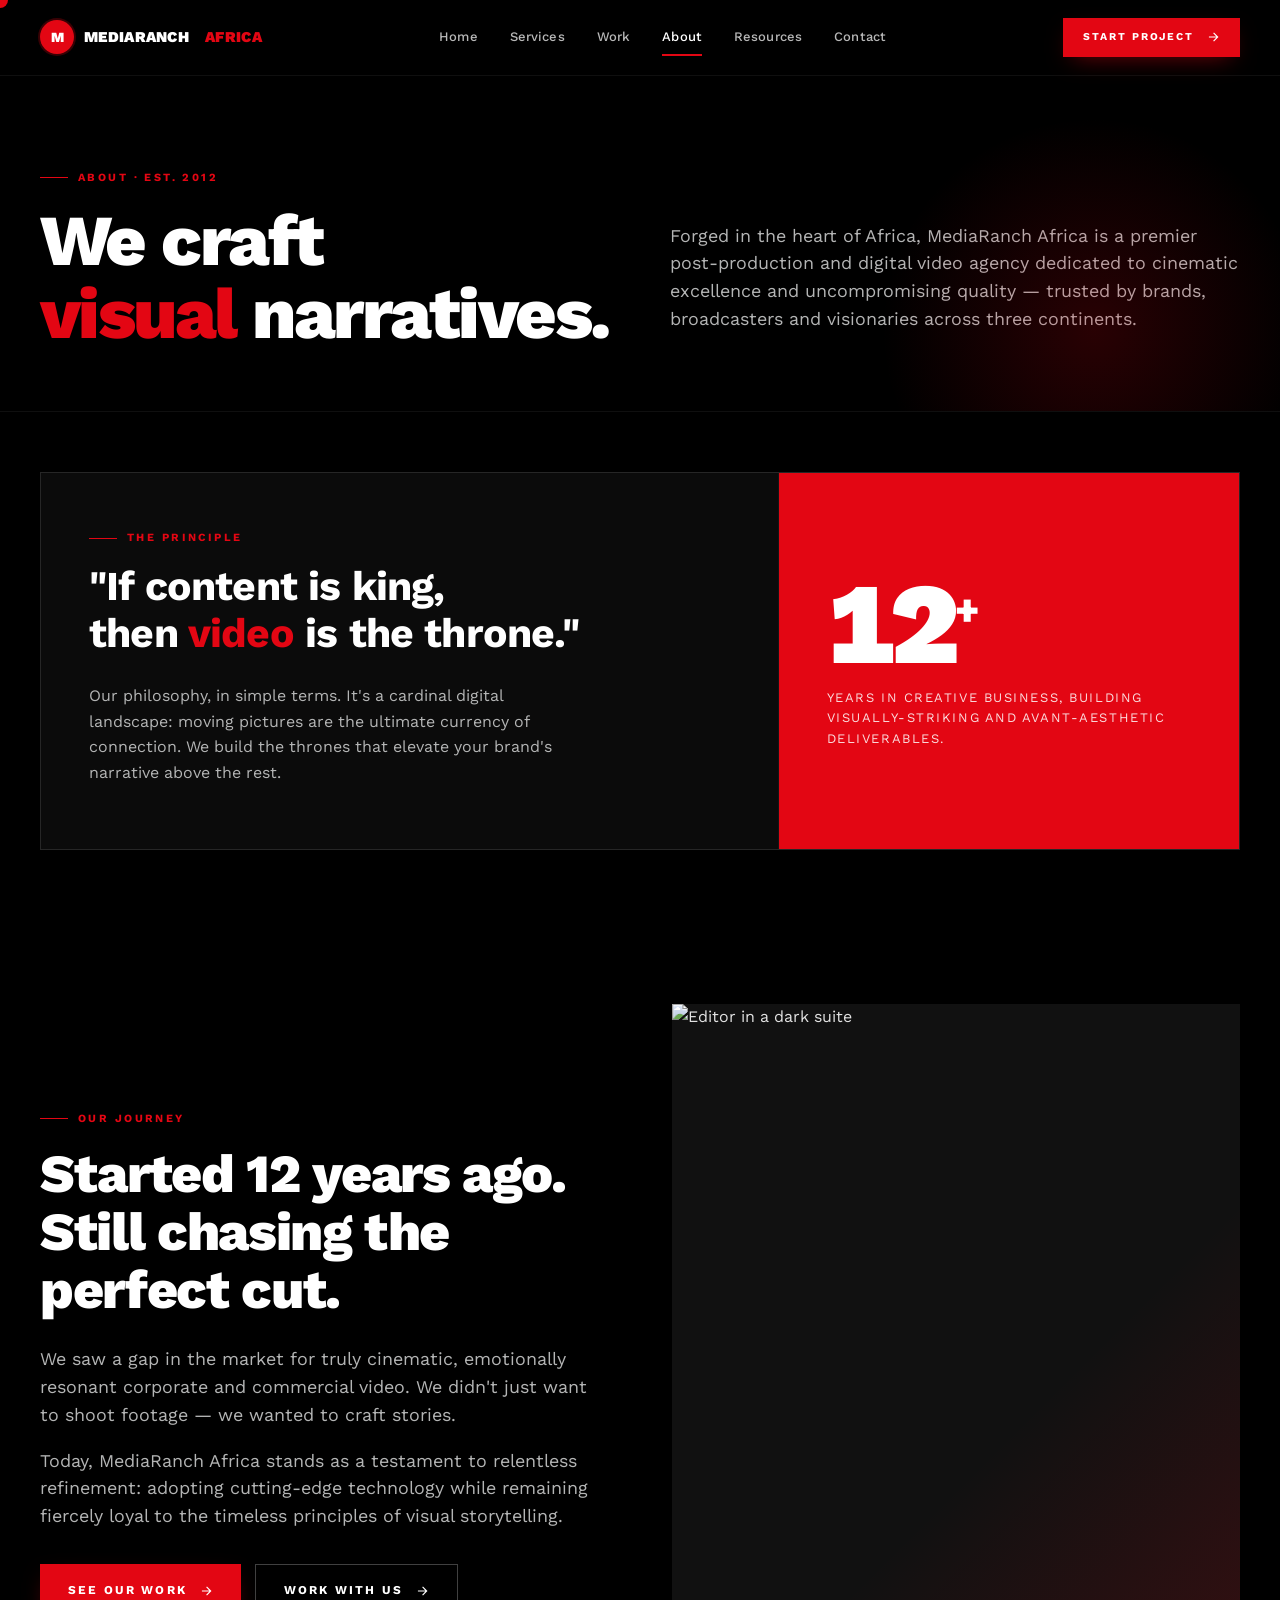
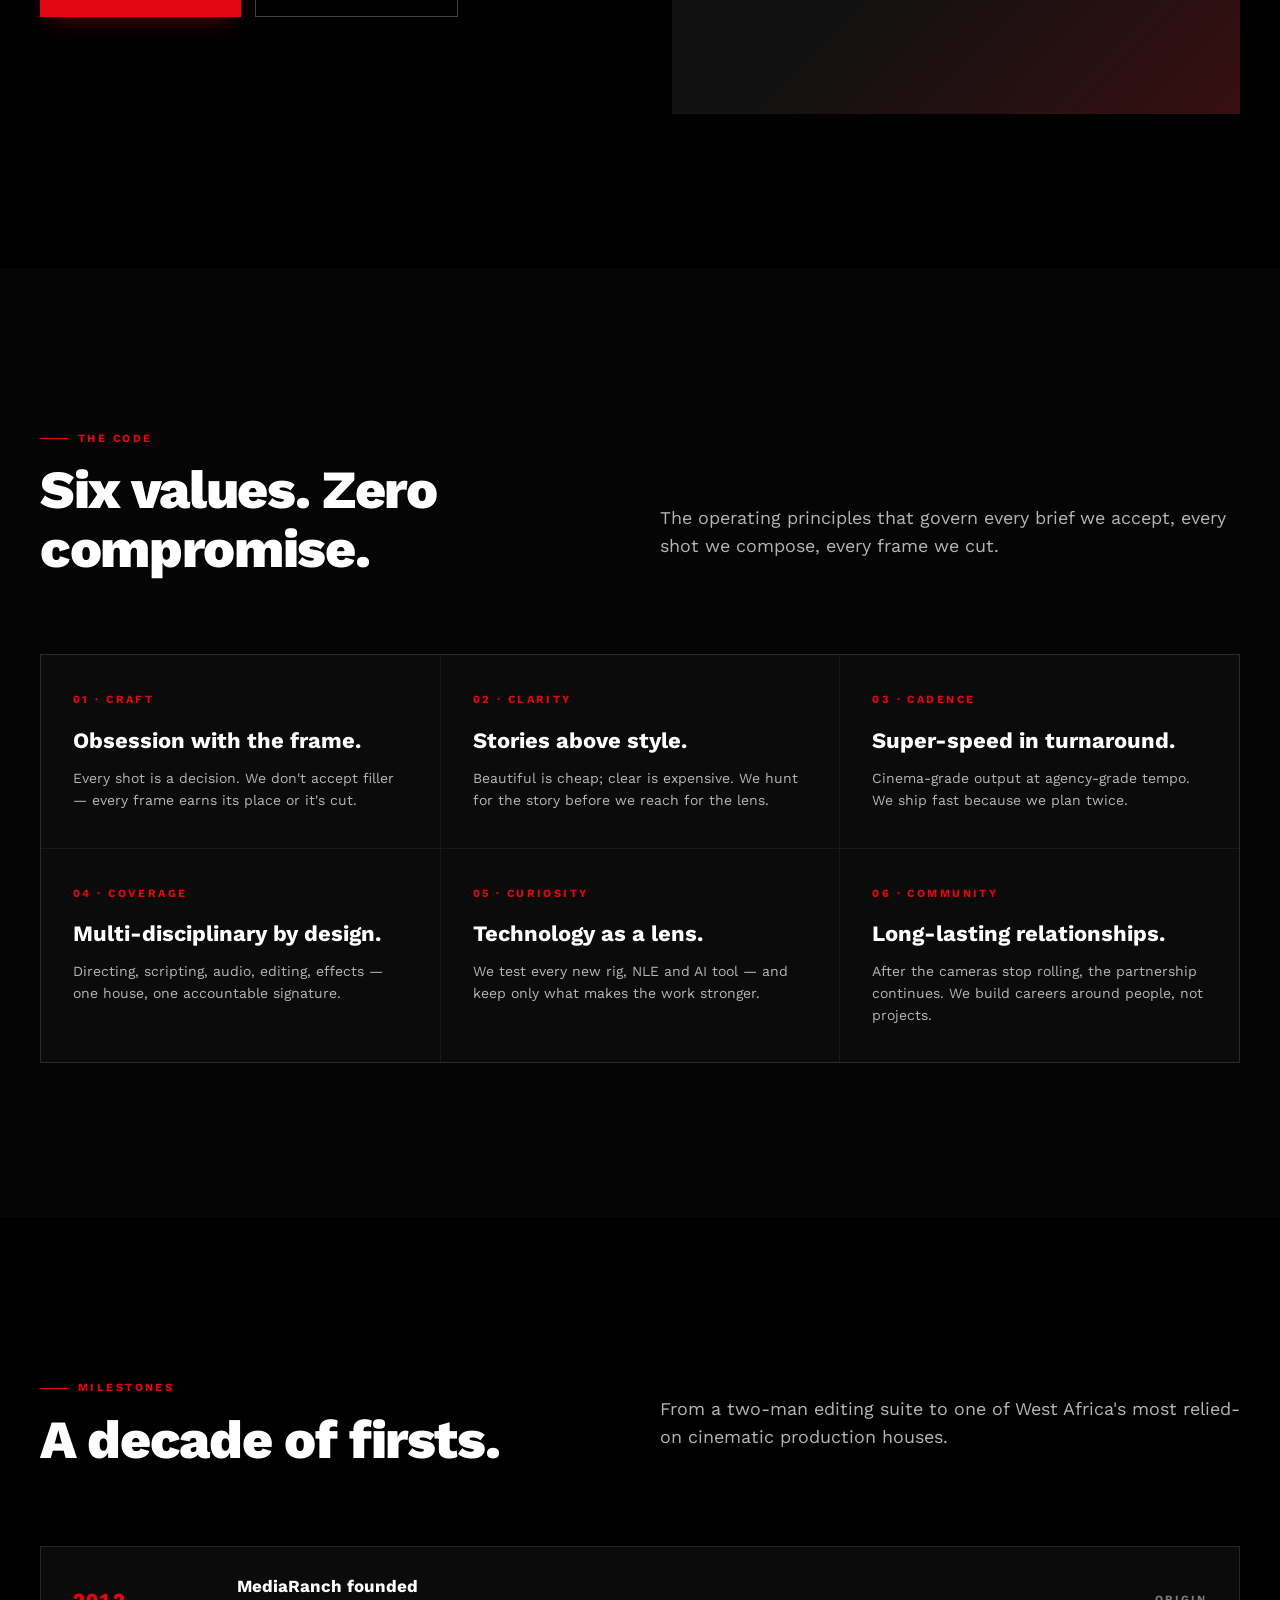
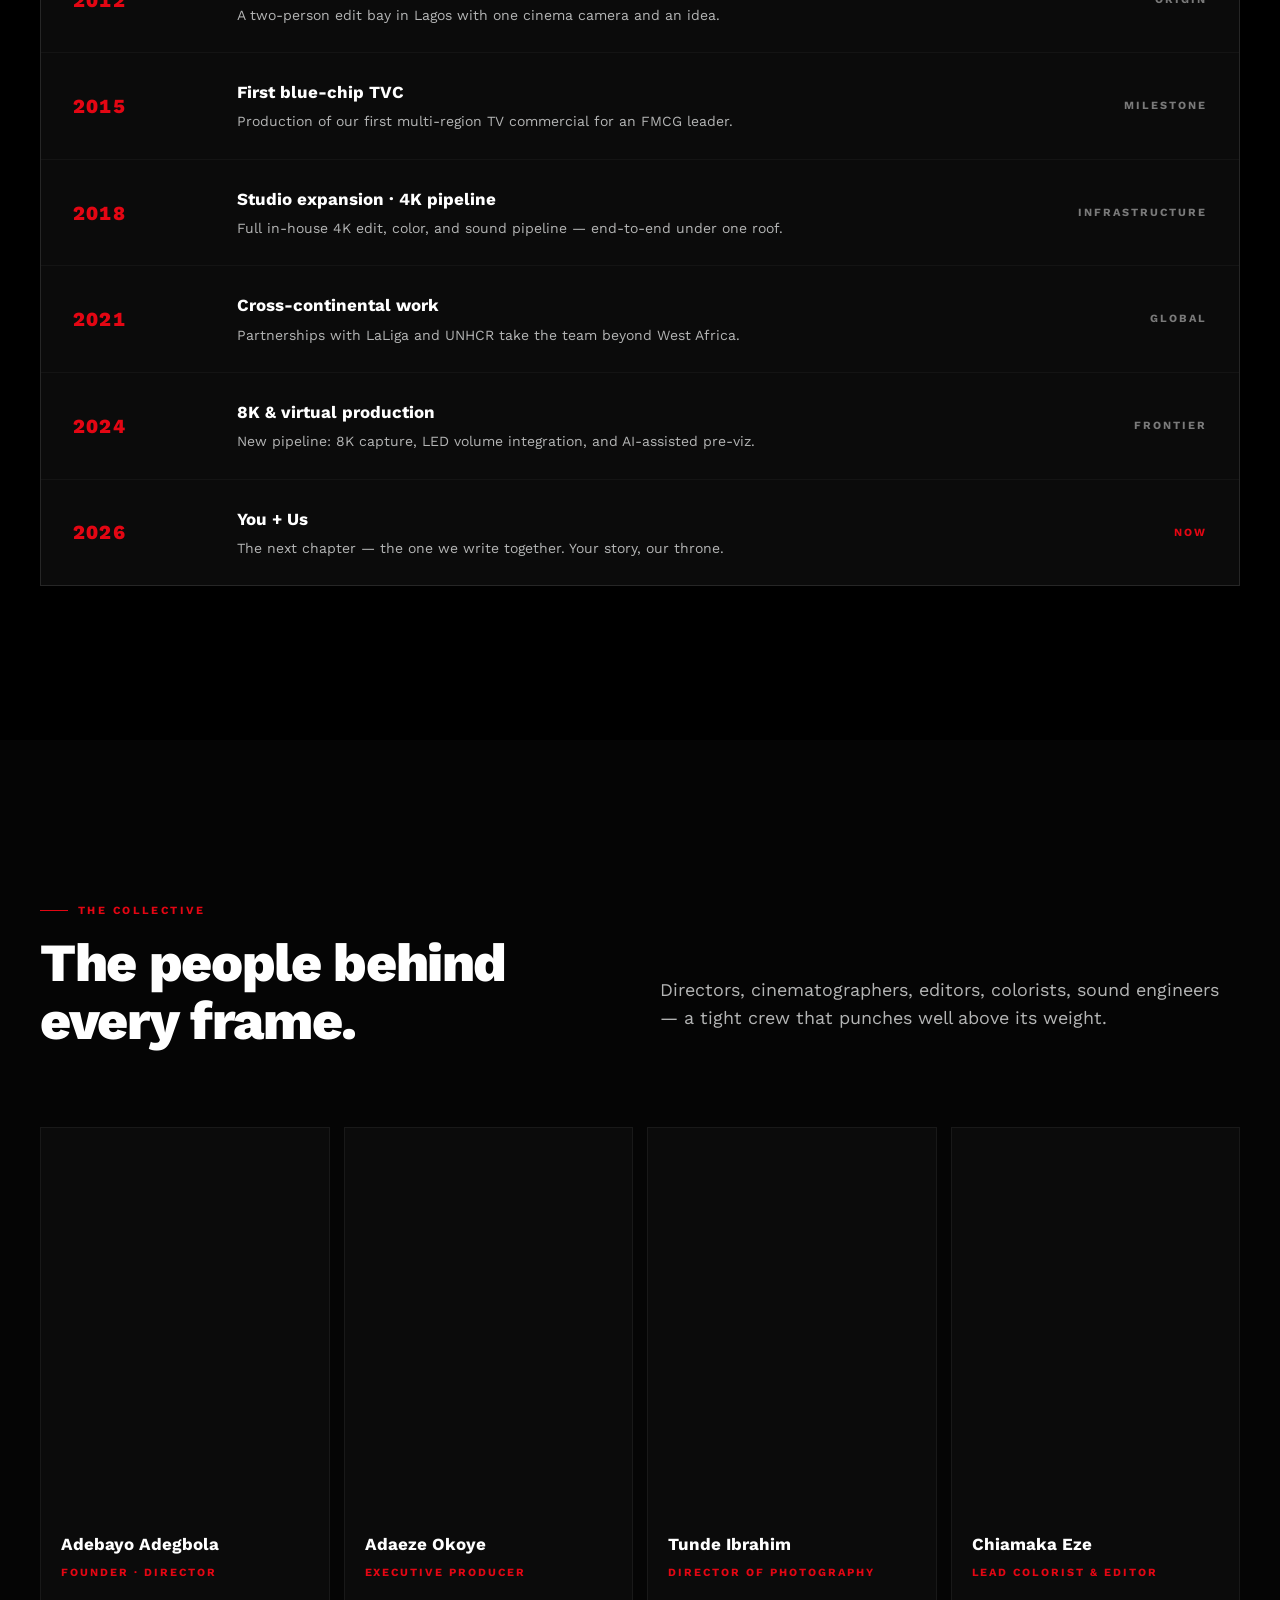
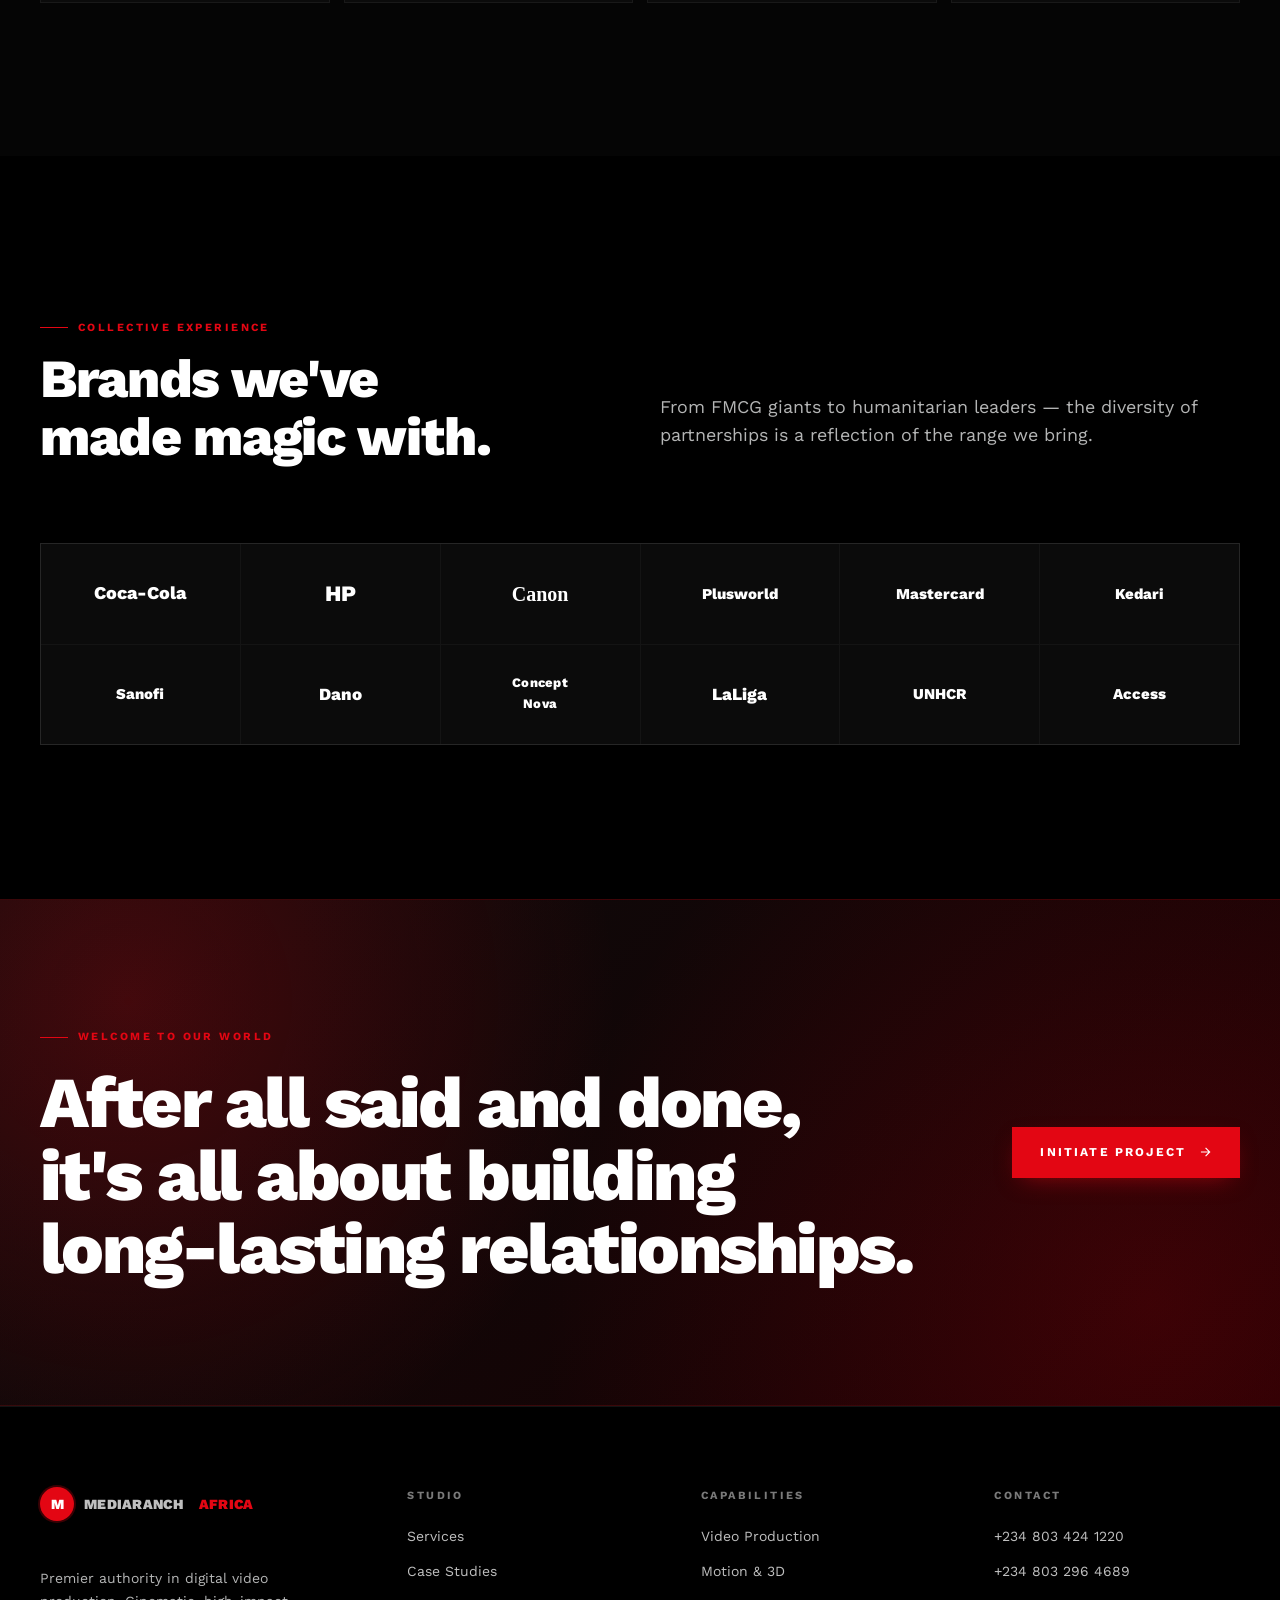
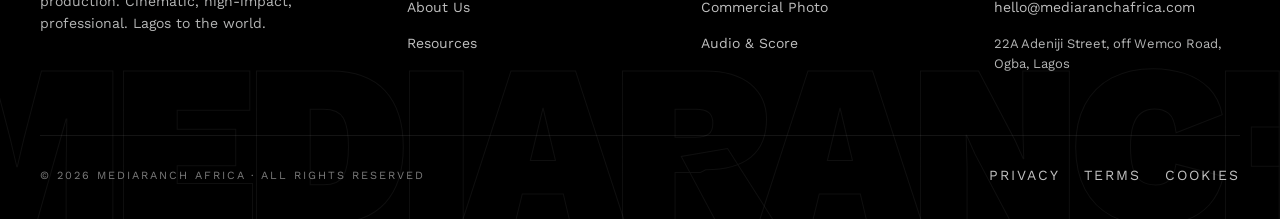
==== about.html @ 95fac90f "feat: MediaRanch Africa website — 7 pages, cinematic design system Complete world-class marketing si" ====
<!DOCTYPE html>
<html lang="en">
<head>
<meta charset="UTF-8" />
<meta name="viewport" content="width=device-width, initial-scale=1.0" />
<title>About · MediaRanch Africa — We Craft Visual Narratives</title>
<meta name="description" content="Multi-disciplinary production studio merging exceptional directing, scripting, audio, editing and effects since 2012." />
<link rel="icon" type="image/svg+xml" href="data:image/svg+xml;utf8,<svg xmlns='http://www.w3.org/2000/svg' viewBox='0 0 100 100'><rect width='100' height='100' fill='%23000'/><circle cx='50' cy='50' r='32' fill='%23e30613'/><text x='50' y='62' text-anchor='middle' font-family='Arial' font-size='36' font-weight='900' fill='%23fff'>M</text></svg>" />
<link href="https://fonts.googleapis.com/css2?family=Work+Sans:wght@400;500;600;700;800;900&display=swap" rel="stylesheet" />
<link rel="stylesheet" href="assets/css/main.css" />
</head>
<body>

<div class="mr-loader"><div class="mr-loader-logo"><span style="width:10px;height:10px;border-radius:999px;background:var(--mr-red);"></span>MediaRanch Africa</div><div class="mr-loader-bar"></div></div>

<nav class="mr-nav">
  <div class="mr-container mr-nav-inner">
    <a href="index.html" class="mr-logo">
      <span class="mr-logo-mark">M</span>
      MediaRanch<span style="color:var(--mr-red);margin-left:6px;">Africa</span>
    </a>
    <div class="mr-nav-links">
      <a href="index.html">Home</a>
      <a href="services.html">Services</a>
      <a href="work.html">Work</a>
      <a href="about.html" class="is-active">About</a>
      <a href="resources.html">Resources</a>
      <a href="contact.html">Contact</a>
    </div>
    <a href="contact.html" class="mr-btn mr-btn-primary mr-btn-sm">Start Project
      <svg class="mr-arrow" viewBox="0 0 24 24" fill="none" stroke="currentColor" stroke-width="2"><path d="M5 12h14M13 5l7 7-7 7"/></svg></a>
    <button class="mr-nav-toggle" aria-label="Open menu"><svg viewBox="0 0 24 24" fill="none" stroke="currentColor" stroke-width="2"><path d="M3 6h18M3 12h18M3 18h18"/></svg></button>
  </div>
</nav>

<div class="mr-mobile-menu">
  <button class="mr-mobile-close" aria-label="Close menu"><svg width="28" height="28" viewBox="0 0 24 24" fill="none" stroke="currentColor" stroke-width="2"><path d="M18 6L6 18M6 6l12 12"/></svg></button>
  <nav>
    <a href="index.html">Home</a><a href="services.html">Services</a><a href="work.html">Work</a>
    <a href="about.html" class="is-active">About</a><a href="resources.html">Resources</a><a href="contact.html">Contact</a>
    <a href="contact.html" style="color:var(--mr-red);margin-top:20px;font-size:16px;letter-spacing:.2em;text-transform:uppercase;">Start Project →</a>
  </nav>
</div>

<!-- PAGE HERO -->
<section class="mr-page-hero">
  <div class="mr-container">
    <div class="mr-page-hero-row">
      <div class="mr-reveal">
        <span class="mr-eyebrow">About · Est. 2012</span>
        <h1 class="mr-h1" style="margin:18px 0 0;">We craft<br/><span class="mr-accent">visual</span> narratives.</h1>
      </div>
      <p class="mr-lead mr-reveal">
        Forged in the heart of Africa, MediaRanch Africa is a premier post-production and digital
        video agency dedicated to cinematic excellence and uncompromising quality — trusted by brands,
        broadcasters and visionaries across three continents.
      </p>
    </div>
  </div>
</section>

<!-- QUOTE / STAT HERO -->
<section class="mr-section" style="padding-top:60px;">
  <div class="mr-container">
    <div class="mr-quote-block mr-reveal">
      <div class="mr-quote-body">
        <span class="mr-eyebrow">The Principle</span>
        <blockquote>"If content is king,<br/>then <span class="mr-accent">video</span> is the throne."</blockquote>
        <p style="margin-top:26px;color:var(--mr-on-surface-variant);font-size:16px;max-width:50ch;">
          Our philosophy, in simple terms. It's a cardinal digital landscape: moving pictures
          are the ultimate currency of connection. We build the thrones that elevate your
          brand's narrative above the rest.
        </p>
      </div>
      <div class="mr-quote-accent">
        <div class="big mr-mono"><span class="mr-counter" data-to="12">0</span><sup style="font-size:.35em;">+</sup></div>
        <p>Years in creative business, building visually-striking and avant-aesthetic deliverables.</p>
      </div>
    </div>
  </div>
</section>

<!-- JOURNEY SPLIT -->
<section class="mr-section" style="padding-top:0;">
  <div class="mr-container">
    <div class="mr-split">
      <div class="mr-reveal">
        <span class="mr-eyebrow">Our Journey</span>
        <h2 class="mr-h2" style="margin:18px 0 26px;">Started 12 years ago.<br/>Still chasing the perfect cut.</h2>
        <p class="mr-lead">
          We saw a gap in the market for truly cinematic, emotionally resonant corporate and commercial
          video. We didn't just want to shoot footage — we wanted to craft stories.
        </p>
        <p class="mr-lead" style="margin-top:18px;">
          Today, MediaRanch Africa stands as a testament to relentless refinement: adopting cutting-edge
          technology while remaining fiercely loyal to the timeless principles of visual storytelling.
        </p>
        <div style="margin-top:34px;display:flex;gap:14px;flex-wrap:wrap;">
          <a href="work.html" class="mr-btn mr-btn-primary">See our work
            <svg class="mr-arrow" viewBox="0 0 24 24" fill="none" stroke="currentColor" stroke-width="2"><path d="M5 12h14M13 5l7 7-7 7"/></svg></a>
          <a href="contact.html" class="mr-btn mr-btn-ghost">Work with us
            <svg class="mr-arrow" viewBox="0 0 24 24" fill="none" stroke="currentColor" stroke-width="2"><path d="M5 12h14M13 5l7 7-7 7"/></svg></a>
        </div>
      </div>
      <div class="mr-split-media mr-reveal">
        <img src="https://images.unsplash.com/photo-1574717024653-61fd2cf4d44d?q=80&w=1600&auto=format&fit=crop" alt="Editor in a dark suite" />
      </div>
    </div>
  </div>
</section>

<!-- VALUES -->
<section class="mr-section" style="background:#050505;">
  <div class="mr-container">
    <div class="mr-section-head">
      <div class="mr-reveal">
        <span class="mr-eyebrow">The Code</span>
        <h2 class="mr-h2">Six values. Zero compromise.</h2>
      </div>
      <p class="mr-lead mr-reveal">The operating principles that govern every brief we accept, every shot we compose, every frame we cut.</p>
    </div>
    <div style="display:grid;grid-template-columns:repeat(3,1fr);gap:1px;background:rgba(255,255,255,0.08);border:1px solid rgba(255,255,255,0.08);" class="mr-reveal" data-stagger>
      <div style="background:#0b0b0b;padding:36px 32px;">
        <div style="font-size:11px;letter-spacing:.22em;color:var(--mr-red);font-weight:700;">01 · CRAFT</div>
        <h3 style="margin:14px 0 10px;color:#fff;font-size:22px;font-weight:700;">Obsession with the frame.</h3>
        <p style="color:var(--mr-on-surface-variant);margin:0;font-size:14px;line-height:1.55;">Every shot is a decision. We don't accept filler — every frame earns its place or it's cut.</p>
      </div>
      <div style="background:#0b0b0b;padding:36px 32px;">
        <div style="font-size:11px;letter-spacing:.22em;color:var(--mr-red);font-weight:700;">02 · CLARITY</div>
        <h3 style="margin:14px 0 10px;color:#fff;font-size:22px;font-weight:700;">Stories above style.</h3>
        <p style="color:var(--mr-on-surface-variant);margin:0;font-size:14px;line-height:1.55;">Beautiful is cheap; clear is expensive. We hunt for the story before we reach for the lens.</p>
      </div>
      <div style="background:#0b0b0b;padding:36px 32px;">
        <div style="font-size:11px;letter-spacing:.22em;color:var(--mr-red);font-weight:700;">03 · CADENCE</div>
        <h3 style="margin:14px 0 10px;color:#fff;font-size:22px;font-weight:700;">Super-speed in turnaround.</h3>
        <p style="color:var(--mr-on-surface-variant);margin:0;font-size:14px;line-height:1.55;">Cinema-grade output at agency-grade tempo. We ship fast because we plan twice.</p>
      </div>
      <div style="background:#0b0b0b;padding:36px 32px;">
        <div style="font-size:11px;letter-spacing:.22em;color:var(--mr-red);font-weight:700;">04 · COVERAGE</div>
        <h3 style="margin:14px 0 10px;color:#fff;font-size:22px;font-weight:700;">Multi-disciplinary by design.</h3>
        <p style="color:var(--mr-on-surface-variant);margin:0;font-size:14px;line-height:1.55;">Directing, scripting, audio, editing, effects — one house, one accountable signature.</p>
      </div>
      <div style="background:#0b0b0b;padding:36px 32px;">
        <div style="font-size:11px;letter-spacing:.22em;color:var(--mr-red);font-weight:700;">05 · CURIOSITY</div>
        <h3 style="margin:14px 0 10px;color:#fff;font-size:22px;font-weight:700;">Technology as a lens.</h3>
        <p style="color:var(--mr-on-surface-variant);margin:0;font-size:14px;line-height:1.55;">We test every new rig, NLE and AI tool — and keep only what makes the work stronger.</p>
      </div>
      <div style="background:#0b0b0b;padding:36px 32px;">
        <div style="font-size:11px;letter-spacing:.22em;color:var(--mr-red);font-weight:700;">06 · COMMUNITY</div>
        <h3 style="margin:14px 0 10px;color:#fff;font-size:22px;font-weight:700;">Long-lasting relationships.</h3>
        <p style="color:var(--mr-on-surface-variant);margin:0;font-size:14px;line-height:1.55;">After the cameras stop rolling, the partnership continues. We build careers around people, not projects.</p>
      </div>
    </div>
  </div>
</section>

<!-- TIMELINE -->
<section class="mr-section">
  <div class="mr-container">
    <div class="mr-section-head">
      <div class="mr-reveal">
        <span class="mr-eyebrow">Milestones</span>
        <h2 class="mr-h2">A decade of firsts.</h2>
      </div>
      <p class="mr-lead mr-reveal">From a two-man editing suite to one of West Africa's most relied-on cinematic production houses.</p>
    </div>

    <div class="mr-reveal" style="display:flex;flex-direction:column;gap:1px;background:rgba(255,255,255,0.08);border:1px solid rgba(255,255,255,0.08);">
      <div style="display:grid;grid-template-columns:140px 1fr auto;gap:24px;padding:26px 32px;background:#0b0b0b;align-items:center;">
        <div class="mr-mono" style="color:var(--mr-red);font-weight:800;font-size:20px;">2012</div>
        <div><h4 style="margin:0 0 4px;color:#fff;font-size:17px;font-weight:700;">MediaRanch founded</h4><p style="margin:0;color:var(--mr-on-surface-variant);font-size:14px;">A two-person edit bay in Lagos with one cinema camera and an idea.</p></div>
        <div class="mr-label" style="color:var(--mr-muted);">Origin</div>
      </div>
      <div style="display:grid;grid-template-columns:140px 1fr auto;gap:24px;padding:26px 32px;background:#0b0b0b;align-items:center;">
        <div class="mr-mono" style="color:var(--mr-red);font-weight:800;font-size:20px;">2015</div>
        <div><h4 style="margin:0 0 4px;color:#fff;font-size:17px;font-weight:700;">First blue-chip TVC</h4><p style="margin:0;color:var(--mr-on-surface-variant);font-size:14px;">Production of our first multi-region TV commercial for an FMCG leader.</p></div>
        <div class="mr-label" style="color:var(--mr-muted);">Milestone</div>
      </div>
      <div style="display:grid;grid-template-columns:140px 1fr auto;gap:24px;padding:26px 32px;background:#0b0b0b;align-items:center;">
        <div class="mr-mono" style="color:var(--mr-red);font-weight:800;font-size:20px;">2018</div>
        <div><h4 style="margin:0 0 4px;color:#fff;font-size:17px;font-weight:700;">Studio expansion · 4K pipeline</h4><p style="margin:0;color:var(--mr-on-surface-variant);font-size:14px;">Full in-house 4K edit, color, and sound pipeline — end-to-end under one roof.</p></div>
        <div class="mr-label" style="color:var(--mr-muted);">Infrastructure</div>
      </div>
      <div style="display:grid;grid-template-columns:140px 1fr auto;gap:24px;padding:26px 32px;background:#0b0b0b;align-items:center;">
        <div class="mr-mono" style="color:var(--mr-red);font-weight:800;font-size:20px;">2021</div>
        <div><h4 style="margin:0 0 4px;color:#fff;font-size:17px;font-weight:700;">Cross-continental work</h4><p style="margin:0;color:var(--mr-on-surface-variant);font-size:14px;">Partnerships with LaLiga and UNHCR take the team beyond West Africa.</p></div>
        <div class="mr-label" style="color:var(--mr-muted);">Global</div>
      </div>
      <div style="display:grid;grid-template-columns:140px 1fr auto;gap:24px;padding:26px 32px;background:#0b0b0b;align-items:center;">
        <div class="mr-mono" style="color:var(--mr-red);font-weight:800;font-size:20px;">2024</div>
        <div><h4 style="margin:0 0 4px;color:#fff;font-size:17px;font-weight:700;">8K &amp; virtual production</h4><p style="margin:0;color:var(--mr-on-surface-variant);font-size:14px;">New pipeline: 8K capture, LED volume integration, and AI-assisted pre-viz.</p></div>
        <div class="mr-label" style="color:var(--mr-muted);">Frontier</div>
      </div>
      <div style="display:grid;grid-template-columns:140px 1fr auto;gap:24px;padding:26px 32px;background:#0b0b0b;align-items:center;">
        <div class="mr-mono" style="color:var(--mr-red);font-weight:800;font-size:20px;">2026</div>
        <div><h4 style="margin:0 0 4px;color:#fff;font-size:17px;font-weight:700;">You + Us</h4><p style="margin:0;color:var(--mr-on-surface-variant);font-size:14px;">The next chapter — the one we write together. Your story, our throne.</p></div>
        <div class="mr-label" style="color:var(--mr-red);">Now</div>
      </div>
    </div>
  </div>
</section>

<!-- TEAM / COLLECTIVE -->
<section class="mr-section" style="background:#050505;">
  <div class="mr-container">
    <div class="mr-section-head">
      <div class="mr-reveal">
        <span class="mr-eyebrow">The Collective</span>
        <h2 class="mr-h2">The people behind<br/>every frame.</h2>
      </div>
      <p class="mr-lead mr-reveal">Directors, cinematographers, editors, colorists, sound engineers — a tight crew that punches well above its weight.</p>
    </div>

    <div style="display:grid;grid-template-columns:repeat(4,1fr);gap:14px;" class="mr-reveal" data-stagger>
      <div style="background:#0b0b0b;overflow:hidden;border:1px solid rgba(255,255,255,0.06);">
        <div style="aspect-ratio:3/4;background-image:url('https://images.unsplash.com/photo-1507003211169-0a1dd7228f2d?q=80&w=800&auto=format&fit=crop');background-size:cover;background-position:center;filter:grayscale(40%);"></div>
        <div style="padding:20px;">
          <h4 style="margin:0;color:#fff;font-size:17px;font-weight:700;">Adebayo Adegbola</h4>
          <div style="color:var(--mr-red);font-size:11px;letter-spacing:.18em;text-transform:uppercase;margin-top:6px;font-weight:700;">Founder · Director</div>
        </div>
      </div>
      <div style="background:#0b0b0b;overflow:hidden;border:1px solid rgba(255,255,255,0.06);">
        <div style="aspect-ratio:3/4;background-image:url('https://images.unsplash.com/photo-1580489944761-15a19d654956?q=80&w=800&auto=format&fit=crop');background-size:cover;background-position:center;filter:grayscale(40%);"></div>
        <div style="padding:20px;">
          <h4 style="margin:0;color:#fff;font-size:17px;font-weight:700;">Adaeze Okoye</h4>
          <div style="color:var(--mr-red);font-size:11px;letter-spacing:.18em;text-transform:uppercase;margin-top:6px;font-weight:700;">Executive Producer</div>
        </div>
      </div>
      <div style="background:#0b0b0b;overflow:hidden;border:1px solid rgba(255,255,255,0.06);">
        <div style="aspect-ratio:3/4;background-image:url('https://images.unsplash.com/photo-1492562080023-ab3db95bfbce?q=80&w=800&auto=format&fit=crop');background-size:cover;background-position:center;filter:grayscale(40%);"></div>
        <div style="padding:20px;">
          <h4 style="margin:0;color:#fff;font-size:17px;font-weight:700;">Tunde Ibrahim</h4>
          <div style="color:var(--mr-red);font-size:11px;letter-spacing:.18em;text-transform:uppercase;margin-top:6px;font-weight:700;">Director of Photography</div>
        </div>
      </div>
      <div style="background:#0b0b0b;overflow:hidden;border:1px solid rgba(255,255,255,0.06);">
        <div style="aspect-ratio:3/4;background-image:url('https://images.unsplash.com/photo-1573496359142-b8d87734a5a2?q=80&w=800&auto=format&fit=crop');background-size:cover;background-position:center;filter:grayscale(40%);"></div>
        <div style="padding:20px;">
          <h4 style="margin:0;color:#fff;font-size:17px;font-weight:700;">Chiamaka Eze</h4>
          <div style="color:var(--mr-red);font-size:11px;letter-spacing:.18em;text-transform:uppercase;margin-top:6px;font-weight:700;">Lead Colorist &amp; Editor</div>
        </div>
      </div>
    </div>
  </div>
</section>

<!-- COLLECTIVE EXPERIENCE (CLIENTS) -->
<section class="mr-section">
  <div class="mr-container">
    <div class="mr-section-head">
      <div class="mr-reveal">
        <span class="mr-eyebrow">Collective Experience</span>
        <h2 class="mr-h2">Brands we've<br/>made magic with.</h2>
      </div>
      <p class="mr-lead mr-reveal">From FMCG giants to humanitarian leaders — the diversity of partnerships is a reflection of the range we bring.</p>
    </div>
    <div style="display:grid;grid-template-columns:repeat(6,1fr);gap:1px;background:rgba(255,255,255,0.08);border:1px solid rgba(255,255,255,0.08);" class="mr-reveal">
      <!-- Client logo tiles -->
      <div style="background:#0b0b0b;aspect-ratio:2/1;display:flex;align-items:center;justify-content:center;color:#fff;font-weight:800;letter-spacing:-0.01em;font-size:18px;">Coca‑Cola</div>
      <div style="background:#0b0b0b;aspect-ratio:2/1;display:flex;align-items:center;justify-content:center;color:#fff;font-weight:800;font-size:22px;">HP</div>
      <div style="background:#0b0b0b;aspect-ratio:2/1;display:flex;align-items:center;justify-content:center;color:#fff;font-weight:800;font-size:20px;font-family:Georgia,serif;">Canon</div>
      <div style="background:#0b0b0b;aspect-ratio:2/1;display:flex;align-items:center;justify-content:center;color:#fff;font-weight:800;font-size:15px;">Plusworld</div>
      <div style="background:#0b0b0b;aspect-ratio:2/1;display:flex;align-items:center;justify-content:center;color:#fff;font-weight:800;font-size:15px;">Mastercard</div>
      <div style="background:#0b0b0b;aspect-ratio:2/1;display:flex;align-items:center;justify-content:center;color:#fff;font-weight:800;font-size:15px;">Kedari</div>
      <div style="background:#0b0b0b;aspect-ratio:2/1;display:flex;align-items:center;justify-content:center;color:#fff;font-weight:800;font-size:15px;">Sanofi</div>
      <div style="background:#0b0b0b;aspect-ratio:2/1;display:flex;align-items:center;justify-content:center;color:#fff;font-weight:800;font-size:17px;">Dano</div>
      <div style="background:#0b0b0b;aspect-ratio:2/1;display:flex;align-items:center;justify-content:center;color:#fff;font-weight:800;font-size:13px;letter-spacing:.02em;text-align:center;">Concept<br/>Nova</div>
      <div style="background:#0b0b0b;aspect-ratio:2/1;display:flex;align-items:center;justify-content:center;color:#fff;font-weight:800;font-size:17px;">LaLiga</div>
      <div style="background:#0b0b0b;aspect-ratio:2/1;display:flex;align-items:center;justify-content:center;color:#fff;font-weight:800;font-size:15px;">UNHCR</div>
      <div style="background:#0b0b0b;aspect-ratio:2/1;display:flex;align-items:center;justify-content:center;color:#fff;font-weight:800;font-size:15px;">Access</div>
    </div>
  </div>
</section>

<!-- CTA -->
<section class="mr-cta">
  <div class="mr-container mr-cta-inner">
    <div>
      <span class="mr-eyebrow" style="margin-bottom:20px;">Welcome to Our World</span>
      <h2 class="mr-h1" style="max-width:22ch;">After all said and done,<br/>it's all about building<br/>long-lasting relationships.</h2>
    </div>
    <div style="display:flex;gap:14px;flex-wrap:wrap;">
      <a href="contact.html" class="mr-btn mr-btn-primary">Initiate Project
        <svg class="mr-arrow" viewBox="0 0 24 24" fill="none" stroke="currentColor" stroke-width="2"><path d="M5 12h14M13 5l7 7-7 7"/></svg></a>
    </div>
  </div>
</section>

<!-- FOOTER (shared) -->
<footer class="mr-footer">
  <div class="mr-container">
    <div class="mr-footer-grid">
      <div>
        <a href="index.html" class="mr-logo" style="margin-bottom:24px;">
          <span class="mr-logo-mark">M</span>
          MediaRanch<span style="color:var(--mr-red);margin-left:6px;">Africa</span>
        </a>
        <p style="margin-top:22px;color:var(--mr-on-surface-variant);font-size:14px;max-width:32ch;">
          Premier authority in digital video production. Cinematic, high-impact, professional.
          Lagos to the world.
        </p>
      </div>
      <div>
        <h4>Studio</h4>
        <ul><li><a href="services.html">Services</a></li><li><a href="work.html">Case Studies</a></li><li><a href="about.html">About Us</a></li><li><a href="resources.html">Resources</a></li></ul>
      </div>
      <div>
        <h4>Capabilities</h4>
        <ul><li><a href="services.html#video">Video Production</a></li><li><a href="services.html#motion">Motion &amp; 3D</a></li><li><a href="services.html#photo">Commercial Photo</a></li><li><a href="services.html#audio">Audio &amp; Score</a></li></ul>
      </div>
      <div>
        <h4>Contact</h4>
        <ul><li><a href="tel:+2348034241220">+234 803 424 1220</a></li><li><a href="tel:+2348032964689">+234 803 296 4689</a></li><li><a href="mailto:hello@mediaranchafrica.com">hello@mediaranchafrica.com</a></li><li style="color:var(--mr-on-surface-variant);font-size:13px;margin-top:4px;">22A Adeniji Street, off Wemco Road, Ogba, Lagos</li></ul>
      </div>
    </div>
    <div class="mr-footer-bottom">
      <div>© 2026 MediaRanch Africa · All rights reserved</div>
      <div style="display:flex;gap:24px;"><a href="#">Privacy</a><a href="#">Terms</a><a href="#">Cookies</a></div>
    </div>
  </div>
  <div class="mr-footer-mega">MEDIARANCH</div>
</footer>

<script src="assets/js/main.js"></script>
</body>
</html>
---- assets/css/main.css ----
/* =====================================================
   MEDIARANCH AFRICA — DESIGN SYSTEM
   Cinematic · High-Contrast · Minimalist
   ===================================================== */

:root {
  /* Surfaces */
  --mr-black: #000000;
  --mr-surface: #0b0b0b;
  --mr-surface-dim: #131313;
  --mr-surface-low: #1b1b1b;
  --mr-surface-mid: #1f1f1f;
  --mr-surface-high: #2a2a2a;
  --mr-surface-highest: #353535;
  --mr-outline: #af8782;
  --mr-outline-variant: #5e3f3b;

  /* Signature Red */
  --mr-red: #e30613;
  --mr-red-dim: #c0000c;
  --mr-red-bright: #ff3b47;
  --mr-red-soft: #ffb4aa;
  --mr-red-wash: rgba(227, 6, 19, 0.12);

  /* Text */
  --mr-white: #ffffff;
  --mr-on-surface: #e2e2e2;
  --mr-on-surface-variant: #b4b5b5;
  --mr-muted: #7a7a7a;

  /* Motion */
  --ease-cine: cubic-bezier(0.77, 0, 0.175, 1);
  --ease-out-expo: cubic-bezier(0.19, 1, 0.22, 1);
  --ease-soft: cubic-bezier(0.25, 0.46, 0.45, 0.94);

  /* Scale */
  --container: 1440px;
  --gutter: clamp(20px, 4vw, 40px);
  --section-y: clamp(80px, 12vw, 160px);
}

* { box-sizing: border-box; }

html {
  background: var(--mr-black);
  color: var(--mr-on-surface);
  -webkit-font-smoothing: antialiased;
  -moz-osx-font-smoothing: grayscale;
  scroll-behavior: smooth;
}

body {
  margin: 0;
  font-family: "Work Sans", system-ui, -apple-system, sans-serif;
  font-size: 16px;
  line-height: 1.6;
  background: var(--mr-black);
  color: var(--mr-on-surface);
  overflow-x: hidden;
}

::selection { background: var(--mr-red); color: #fff; }

/* =====================================================
   TYPOGRAPHY
   ===================================================== */
.mr-display {
  font-size: clamp(44px, 8vw, 112px);
  line-height: 0.95;
  letter-spacing: -0.045em;
  font-weight: 800;
  color: #fff;
}
.mr-h1 {
  font-size: clamp(36px, 5.6vw, 72px);
  line-height: 1.02;
  letter-spacing: -0.035em;
  font-weight: 800;
  color: #fff;
}
.mr-h2 {
  font-size: clamp(30px, 4.2vw, 56px);
  line-height: 1.08;
  letter-spacing: -0.025em;
  font-weight: 800;
  color: #fff;
}
.mr-h3 {
  font-size: clamp(22px, 2.6vw, 36px);
  line-height: 1.2;
  letter-spacing: -0.015em;
  font-weight: 700;
  color: #fff;
}
.mr-lead {
  font-size: clamp(17px, 1.4vw, 20px);
  line-height: 1.55;
  color: var(--mr-on-surface-variant);
  font-weight: 400;
  max-width: 58ch;
}
.mr-eyebrow {
  font-size: 11px;
  letter-spacing: 0.22em;
  text-transform: uppercase;
  font-weight: 700;
  color: var(--mr-red);
  display: inline-flex;
  align-items: center;
  gap: 10px;
}
.mr-eyebrow::before {
  content: "";
  display: inline-block;
  width: 28px;
  height: 1px;
  background: var(--mr-red);
}
.mr-label {
  font-size: 11px;
  letter-spacing: 0.18em;
  text-transform: uppercase;
  font-weight: 700;
  color: #fff;
}
.mr-mono {
  font-variant-numeric: tabular-nums;
  letter-spacing: 0.06em;
  font-feature-settings: "tnum" 1;
}

.mr-accent { color: var(--mr-red); }

/* =====================================================
   LAYOUT
   ===================================================== */
.mr-container {
  width: 100%;
  max-width: var(--container);
  margin: 0 auto;
  padding-left: var(--gutter);
  padding-right: var(--gutter);
}
.mr-section { padding-top: var(--section-y); padding-bottom: var(--section-y); }

/* =====================================================
   BUTTONS
   ===================================================== */
.mr-btn {
  position: relative;
  display: inline-flex;
  align-items: center;
  gap: 12px;
  padding: 16px 28px;
  font-size: 12px;
  font-weight: 700;
  letter-spacing: 0.18em;
  text-transform: uppercase;
  border: 0;
  border-radius: 0;
  cursor: pointer;
  text-decoration: none;
  transition: transform .25s var(--ease-cine), background .3s, color .3s, box-shadow .3s;
  overflow: hidden;
  isolation: isolate;
  white-space: nowrap;
}
.mr-btn .mr-arrow {
  width: 14px; height: 14px;
  transition: transform .4s var(--ease-out-expo);
}
.mr-btn:hover .mr-arrow { transform: translateX(4px); }
.mr-btn:active { transform: scale(0.98); }

.mr-btn-primary {
  background: var(--mr-red);
  color: #fff;
  box-shadow: 0 8px 24px -10px rgba(227, 6, 19, 0.6);
}
.mr-btn-primary::after {
  content: "";
  position: absolute; inset: 0;
  background: var(--mr-red-dim);
  transform: translateY(101%);
  transition: transform .5s var(--ease-out-expo);
  z-index: -1;
}
.mr-btn-primary:hover::after { transform: translateY(0); }
.mr-btn-primary:hover { box-shadow: 0 14px 36px -8px rgba(227, 6, 19, 0.8); }

.mr-btn-ghost {
  background: transparent;
  color: #fff;
  border: 1.5px solid rgba(255, 255, 255, 0.25);
}
.mr-btn-ghost::after {
  content: "";
  position: absolute; inset: 0;
  background: #fff;
  transform: scaleY(0);
  transform-origin: bottom;
  transition: transform .5s var(--ease-out-expo);
  z-index: -1;
}
.mr-btn-ghost:hover { color: #000; border-color: #fff; }
.mr-btn-ghost:hover::after { transform: scaleY(1); }

.mr-btn-sm { padding: 11px 20px; font-size: 10.5px; }

/* Text link */
.mr-link {
  display: inline-flex;
  align-items: center;
  gap: 10px;
  color: var(--mr-red);
  text-decoration: none;
  font-size: 11px;
  letter-spacing: 0.2em;
  text-transform: uppercase;
  font-weight: 700;
  padding-bottom: 4px;
  border-bottom: 1px solid transparent;
  transition: border-color .3s, color .3s;
}
.mr-link:hover { border-color: var(--mr-red); }
.mr-link .mr-arrow { transition: transform .4s var(--ease-out-expo); }
.mr-link:hover .mr-arrow { transform: translateX(6px); }

/* =====================================================
   NAV
   ===================================================== */
.mr-nav {
  position: fixed;
  top: 0; left: 0; right: 0;
  z-index: 70;
  padding: 18px 0;
  background: rgba(0, 0, 0, 0.55);
  backdrop-filter: blur(20px) saturate(160%);
  -webkit-backdrop-filter: blur(20px) saturate(160%);
  border-bottom: 1px solid rgba(255, 255, 255, 0.06);
  transition: padding .3s, background .3s;
}
.mr-nav.is-scrolled { padding: 10px 0; background: rgba(0,0,0,0.85); }
.mr-nav-inner {
  display: flex;
  align-items: center;
  justify-content: space-between;
  gap: 24px;
}
.mr-logo {
  display: inline-flex;
  align-items: center;
  gap: 10px;
  text-decoration: none;
  color: #fff;
  font-weight: 900;
  font-size: 15px;
  letter-spacing: 0.02em;
  text-transform: uppercase;
}
.mr-logo .mr-logo-mark {
  width: 34px; height: 34px;
  display: inline-flex; align-items: center; justify-content: center;
  background: var(--mr-red);
  color: #fff;
  font-weight: 900;
  border-radius: 999px;
  font-size: 14px;
  letter-spacing: 0;
  box-shadow: 0 0 0 2px rgba(227,6,19,.25);
}
.mr-nav-links {
  display: flex; align-items: center; gap: 32px;
}
.mr-nav-links a {
  color: rgba(255, 255, 255, 0.72);
  text-decoration: none;
  font-size: 13px;
  font-weight: 500;
  letter-spacing: 0.01em;
  position: relative;
  padding: 6px 0;
  transition: color .25s;
}
.mr-nav-links a:hover { color: #fff; }
.mr-nav-links a.is-active { color: #fff; }
.mr-nav-links a.is-active::after {
  content: ""; position: absolute; left: 0; right: 0; bottom: -2px;
  height: 2px; background: var(--mr-red);
}
.mr-nav-links a::before {
  content: ""; position: absolute; left: 50%; right: 50%; bottom: -2px;
  height: 2px; background: var(--mr-red);
  transition: left .35s var(--ease-out-expo), right .35s var(--ease-out-expo);
}
.mr-nav-links a:hover::before { left: 0; right: 0; }

.mr-nav-toggle {
  display: none;
  background: none; border: 0; color: #fff;
  cursor: pointer;
  padding: 8px;
}
.mr-nav-toggle svg { width: 28px; height: 28px; }

@media (max-width: 960px) {
  .mr-nav-links, .mr-nav .mr-btn { display: none; }
  .mr-nav-toggle { display: inline-flex; }
}

.mr-mobile-menu {
  position: fixed; inset: 0;
  background: rgba(0,0,0,0.96);
  backdrop-filter: blur(30px);
  z-index: 80;
  padding: 100px 32px 32px;
  opacity: 0; pointer-events: none;
  transition: opacity .4s;
}
.mr-mobile-menu.is-open { opacity: 1; pointer-events: auto; }
.mr-mobile-menu nav { display: flex; flex-direction: column; gap: 18px; }
.mr-mobile-menu a { color: #fff; text-decoration: none; font-size: 28px; font-weight: 700; }
.mr-mobile-menu a.is-active { color: var(--mr-red); }
.mr-mobile-close {
  position: absolute; top: 24px; right: 24px;
  background: none; border: 0; color: #fff; cursor: pointer; padding: 8px;
}

/* =====================================================
   FOOTER
   ===================================================== */
.mr-footer {
  background: #000;
  border-top: 1px solid rgba(255, 255, 255, 0.08);
  padding: 80px 0 32px;
  position: relative;
  overflow: hidden;
}
.mr-footer-grid {
  display: grid;
  grid-template-columns: 1.3fr 1fr 1fr 1fr;
  gap: 48px;
  margin-bottom: 60px;
}
@media (max-width: 900px) { .mr-footer-grid { grid-template-columns: 1fr 1fr; } }
@media (max-width: 560px) { .mr-footer-grid { grid-template-columns: 1fr; } }

.mr-footer h4 {
  font-size: 11px;
  letter-spacing: 0.22em;
  text-transform: uppercase;
  color: var(--mr-muted);
  margin: 0 0 18px;
  font-weight: 700;
}
.mr-footer ul { list-style: none; padding: 0; margin: 0; display: flex; flex-direction: column; gap: 10px; }
.mr-footer a { color: rgba(255,255,255,0.75); text-decoration: none; font-size: 14px; }
.mr-footer a:hover { color: var(--mr-red); }

.mr-footer-bottom {
  display: flex; justify-content: space-between; align-items: center;
  padding-top: 28px; border-top: 1px solid rgba(255,255,255,0.08);
  font-size: 11px; letter-spacing: 0.18em; text-transform: uppercase; color: var(--mr-muted);
  gap: 20px; flex-wrap: wrap;
}

.mr-footer-mega {
  font-size: clamp(90px, 18vw, 260px);
  font-weight: 900;
  letter-spacing: -0.05em;
  line-height: 0.9;
  color: transparent;
  -webkit-text-stroke: 1px rgba(255,255,255,0.06);
  position: absolute;
  bottom: -30px; left: 50%;
  transform: translateX(-50%);
  pointer-events: none;
  white-space: nowrap;
  user-select: none;
}

/* =====================================================
   HERO (Homepage)
   ===================================================== */
.mr-hero {
  position: relative;
  min-height: 100vh;
  display: flex;
  align-items: center;
  padding: 140px 0 80px;
  overflow: hidden;
  background: #000;
}
.mr-hero-bg {
  position: absolute;
  inset: 0;
  z-index: 0;
}
.mr-hero-bg img, .mr-hero-bg video {
  width: 100%; height: 100%; object-fit: cover;
  opacity: 0.35;
  filter: grayscale(40%) contrast(105%);
}
.mr-hero-bg::after {
  content: "";
  position: absolute; inset: 0;
  background:
    radial-gradient(80% 60% at 80% 20%, rgba(227,6,19,0.12), transparent 60%),
    linear-gradient(180deg, rgba(0,0,0,0.3) 0%, rgba(0,0,0,0.75) 60%, #000 100%);
}
.mr-hero-grain::before {
  content: "";
  position: absolute; inset: 0;
  background-image: url("data:image/svg+xml;utf8,<svg viewBox='0 0 200 200' xmlns='http://www.w3.org/2000/svg'><filter id='n'><feTurbulence type='fractalNoise' baseFrequency='0.9' numOctaves='3' stitchTiles='stitch'/><feColorMatrix type='saturate' values='0'/></filter><rect width='100%' height='100%' filter='url(%23n)' opacity='0.5'/></svg>");
  opacity: 0.08;
  mix-blend-mode: overlay;
  pointer-events: none;
  z-index: 2;
}
.mr-hero-inner { position: relative; z-index: 3; }

.mr-hero-meta {
  display: flex;
  justify-content: space-between;
  align-items: flex-end;
  gap: 40px;
  margin-top: 48px;
  flex-wrap: wrap;
}
.mr-hero-meta .mr-spec {
  font-size: 11px; letter-spacing: 0.18em; text-transform: uppercase;
  color: var(--mr-muted);
  display: flex; flex-direction: column; gap: 4px;
}
.mr-hero-meta .mr-spec b { color: #fff; font-weight: 700; letter-spacing: 0.04em; }

.mr-hero-corner {
  position: absolute; z-index: 4;
  border: 1px solid rgba(255,255,255,0.25);
  width: 20px; height: 20px;
}
.mr-hero-corner.tl { top: 100px; left: var(--gutter); border-right: 0; border-bottom: 0; }
.mr-hero-corner.tr { top: 100px; right: var(--gutter); border-left: 0; border-bottom: 0; }
.mr-hero-corner.bl { bottom: 30px; left: var(--gutter); border-right: 0; border-top: 0; }
.mr-hero-corner.br { bottom: 30px; right: var(--gutter); border-left: 0; border-top: 0; }

.mr-scroll-cue {
  position: absolute; bottom: 28px; left: 50%;
  transform: translateX(-50%);
  font-size: 10.5px; letter-spacing: 0.28em; text-transform: uppercase;
  color: rgba(255,255,255,0.5);
  z-index: 5;
  display: flex; flex-direction: column; align-items: center; gap: 10px;
}
.mr-scroll-cue::after {
  content: "";
  width: 1px; height: 44px; background: linear-gradient(var(--mr-red), transparent);
  animation: scrollCue 2.4s var(--ease-cine) infinite;
  transform-origin: top;
}
@keyframes scrollCue {
  0% { transform: scaleY(0); }
  50% { transform: scaleY(1); }
  100% { transform: scaleY(0); transform-origin: bottom; }
}

/* =====================================================
   SERVICE CARDS (Our Forte)
   ===================================================== */
.mr-forte-grid {
  display: grid;
  grid-template-columns: repeat(3, 1fr);
  gap: 1px;
  background: rgba(255,255,255,0.06);
  border: 1px solid rgba(255,255,255,0.06);
}
@media (max-width: 900px) { .mr-forte-grid { grid-template-columns: 1fr; } }

.mr-forte-card {
  position: relative;
  background: #0b0b0b;
  padding: 56px 40px 48px;
  transition: background .5s;
  overflow: hidden;
  cursor: pointer;
}
.mr-forte-card::before {
  content: "";
  position: absolute; left: 0; top: 0; bottom: 0;
  width: 2px;
  background: var(--mr-red);
  transform: scaleY(0);
  transform-origin: top;
  transition: transform .6s var(--ease-out-expo);
}
.mr-forte-card:hover { background: #131313; }
.mr-forte-card:hover::before { transform: scaleY(1); }
.mr-forte-num {
  position: absolute; top: 32px; right: 32px;
  font-size: 12px; letter-spacing: 0.2em; color: var(--mr-muted);
}
.mr-forte-icon {
  width: 56px; height: 56px;
  display: flex; align-items: center; justify-content: center;
  color: #fff;
  margin-bottom: 40px;
  transition: color .3s, transform .5s var(--ease-out-expo);
}
.mr-forte-card:hover .mr-forte-icon { color: var(--mr-red); transform: translateY(-4px); }
.mr-forte-icon svg { width: 44px; height: 44px; }
.mr-forte-card h3 { font-size: 28px; font-weight: 700; color: #fff; margin: 0 0 14px; letter-spacing: -0.01em; }
.mr-forte-card p { color: var(--mr-on-surface-variant); margin: 0 0 28px; font-size: 15px; }
.mr-forte-arrow {
  position: absolute; bottom: 32px; right: 32px;
  width: 38px; height: 38px;
  border: 1px solid rgba(255,255,255,0.2);
  border-radius: 999px;
  display: flex; align-items: center; justify-content: center;
  transition: background .3s, border-color .3s, transform .5s var(--ease-out-expo);
}
.mr-forte-card:hover .mr-forte-arrow {
  background: var(--mr-red);
  border-color: var(--mr-red);
  transform: rotate(-45deg);
}

/* =====================================================
   WORK GRID (Case Studies Bento)
   ===================================================== */
.mr-work-grid {
  display: grid;
  grid-template-columns: repeat(12, 1fr);
  grid-auto-rows: 220px;
  gap: 14px;
}
@media (max-width: 900px) { .mr-work-grid { grid-template-columns: repeat(2, 1fr); grid-auto-rows: 260px; } }
@media (max-width: 560px) { .mr-work-grid { grid-template-columns: 1fr; } }

.mr-work-tile {
  position: relative;
  overflow: hidden;
  cursor: pointer;
  background: #111;
  text-decoration: none;
  color: #fff;
}
.mr-work-tile img {
  position: absolute; inset: 0; width: 100%; height: 100%;
  object-fit: cover;
  filter: grayscale(100%) contrast(110%) brightness(0.65);
  transition: filter .8s var(--ease-out-expo), transform 1.2s var(--ease-out-expo);
}
.mr-work-tile:hover img { filter: grayscale(0%) contrast(105%) brightness(0.95); transform: scale(1.05); }
.mr-work-tile::after {
  content: "";
  position: absolute; inset: 0;
  background: linear-gradient(0deg, rgba(0,0,0,0.88) 0%, rgba(0,0,0,0.1) 60%, transparent 100%);
  pointer-events: none;
}
.mr-work-tile-body {
  position: absolute; z-index: 2; bottom: 0; left: 0; right: 0;
  padding: 28px;
  transform: translateY(10px);
  transition: transform .5s var(--ease-out-expo);
}
.mr-work-tile:hover .mr-work-tile-body { transform: translateY(0); }
.mr-work-tile-tags { display: flex; gap: 6px; margin-bottom: 10px; }
.mr-work-tile-tags span {
  font-size: 9.5px; letter-spacing: 0.2em; text-transform: uppercase;
  padding: 4px 8px;
  background: rgba(0,0,0,0.65);
  border: 1px solid rgba(255,255,255,0.15);
  color: #fff;
  font-weight: 700;
  backdrop-filter: blur(8px);
}
.mr-work-tile h3 {
  font-size: clamp(18px, 1.8vw, 26px);
  font-weight: 700;
  color: #fff; margin: 0;
  letter-spacing: -0.01em;
}
.mr-work-tile-play {
  position: absolute; top: 50%; left: 50%;
  transform: translate(-50%, -50%) scale(.85);
  width: 72px; height: 72px;
  border-radius: 999px;
  background: var(--mr-red);
  display: flex; align-items: center; justify-content: center;
  opacity: 0;
  transition: opacity .4s, transform .5s var(--ease-out-expo);
  z-index: 3;
  box-shadow: 0 0 60px rgba(227,6,19,0.5);
}
.mr-work-tile:hover .mr-work-tile-play { opacity: 1; transform: translate(-50%, -50%) scale(1); }
.mr-work-tile-play svg { width: 24px; height: 24px; fill: #fff; margin-left: 3px; }

/* Bento spans */
.span-8 { grid-column: span 8; grid-row: span 2; }
.span-4 { grid-column: span 4; grid-row: span 2; }
.span-6 { grid-column: span 6; grid-row: span 2; }
@media (max-width: 900px) {
  .span-8, .span-4, .span-6 { grid-column: span 2; grid-row: span 1; }
}
@media (max-width: 560px) {
  .span-8, .span-4, .span-6 { grid-column: span 1; }
}

/* =====================================================
   STATS
   ===================================================== */
.mr-stats {
  display: grid;
  grid-template-columns: repeat(4, 1fr);
  gap: 1px;
  background: rgba(255,255,255,0.08);
  border: 1px solid rgba(255,255,255,0.08);
}
@media (max-width: 900px) { .mr-stats { grid-template-columns: repeat(2, 1fr); } }
.mr-stat {
  background: #0b0b0b;
  padding: 40px 32px;
}
.mr-stat-num {
  font-size: clamp(44px, 6vw, 72px);
  font-weight: 800;
  color: #fff;
  letter-spacing: -0.04em;
  line-height: 1;
  display: flex; align-items: flex-start;
}
.mr-stat-num sup {
  font-size: 0.4em;
  color: var(--mr-red);
  margin-left: 6px;
  top: 0.25em;
}
.mr-stat-label {
  margin-top: 16px;
  font-size: 11px; letter-spacing: 0.22em; text-transform: uppercase;
  color: var(--mr-on-surface-variant);
}

/* =====================================================
   MARQUEE (Clients)
   ===================================================== */
.mr-marquee {
  position: relative;
  overflow: hidden;
  padding: 36px 0;
  border-top: 1px solid rgba(255,255,255,0.08);
  border-bottom: 1px solid rgba(255,255,255,0.08);
  background: #050505;
}
.mr-marquee-track {
  display: flex;
  gap: 80px;
  width: max-content;
  animation: marquee 40s linear infinite;
  will-change: transform;
}
.mr-marquee:hover .mr-marquee-track { animation-play-state: paused; }
.mr-marquee span {
  font-size: clamp(22px, 2.6vw, 38px);
  font-weight: 800;
  color: rgba(255,255,255,0.4);
  letter-spacing: -0.02em;
  white-space: nowrap;
  transition: color .3s;
}
.mr-marquee span:hover { color: #fff; }
.mr-marquee span sup { color: var(--mr-red); font-size: 0.6em; margin-left: 6px; }
@keyframes marquee {
  from { transform: translateX(0); }
  to { transform: translateX(-50%); }
}

/* =====================================================
   WORKFLOW (Services)
   ===================================================== */
.mr-workflow {
  display: grid;
  grid-template-columns: repeat(7, 1fr);
  gap: 8px;
  position: relative;
}
@media (max-width: 900px) { .mr-workflow { grid-template-columns: repeat(2, 1fr); } }
@media (max-width: 560px) { .mr-workflow { grid-template-columns: 1fr; } }

.mr-workflow-step {
  position: relative;
  padding: 28px 20px;
  background: #0b0b0b;
  border-top: 2px solid rgba(255,255,255,0.06);
  transition: background .3s, border-color .3s;
  cursor: pointer;
}
.mr-workflow-step:hover { background: #131313; border-color: var(--mr-red); }
.mr-workflow-num {
  font-size: 11px; letter-spacing: 0.22em;
  color: var(--mr-red);
  font-weight: 700;
}
.mr-workflow-step h4 { margin: 10px 0 8px; color: #fff; font-size: 16px; font-weight: 700; }
.mr-workflow-step p { color: var(--mr-on-surface-variant); font-size: 12.5px; margin: 0; line-height: 1.5; }

/* =====================================================
   SERVICES DETAIL BENTO
   ===================================================== */
.mr-services-bento {
  display: grid;
  grid-template-columns: 1.5fr 1fr;
  grid-auto-rows: minmax(220px, auto);
  gap: 14px;
}
@media (max-width: 900px) { .mr-services-bento { grid-template-columns: 1fr; } }
.mr-service-tile {
  position: relative;
  overflow: hidden;
  padding: 32px;
  background: #0b0b0b;
  border: 1px solid rgba(255,255,255,0.06);
  min-height: 300px;
  display: flex; flex-direction: column; justify-content: space-between;
  transition: border-color .3s, background .3s;
}
.mr-service-tile:hover { border-color: var(--mr-red); background: #131313; }
.mr-service-tile.is-media { padding: 0; background: #000; }
.mr-service-tile.is-media img { position: absolute; inset: 0; width: 100%; height: 100%; object-fit: cover; filter: brightness(.8); transition: transform 1.4s var(--ease-out-expo), filter .8s; }
.mr-service-tile.is-media:hover img { transform: scale(1.05); filter: brightness(1); }
.mr-service-tile.is-media .mr-service-overlay {
  position: absolute; inset: 0;
  background: linear-gradient(to top, rgba(0,0,0,.9) 0%, rgba(0,0,0,.2) 50%, transparent 100%);
  padding: 32px;
  display: flex; flex-direction: column; justify-content: flex-end;
  z-index: 2;
}
.mr-service-tile h3 { font-size: 24px; color: #fff; margin: 0 0 8px; font-weight: 700; letter-spacing: -0.01em; }
.mr-service-tile p { color: var(--mr-on-surface-variant); margin: 0; font-size: 14px; line-height: 1.55; }
.mr-service-tile .mr-chip {
  display: inline-block; font-size: 10.5px; letter-spacing: 0.18em; text-transform: uppercase;
  color: var(--mr-red); font-weight: 700;
}

/* =====================================================
   SPLIT BLOCKS (About / Cinematic)
   ===================================================== */
.mr-split {
  display: grid;
  grid-template-columns: 1fr 1fr;
  gap: clamp(32px, 5vw, 80px);
  align-items: center;
}
@media (max-width: 900px) { .mr-split { grid-template-columns: 1fr; } }
.mr-split-media {
  position: relative;
  aspect-ratio: 4/5;
  overflow: hidden;
  background: #111;
}
.mr-split-media img { width: 100%; height: 100%; object-fit: cover; filter: grayscale(30%); }
.mr-split-media::after {
  content: "";
  position: absolute; inset: 0;
  background: linear-gradient(135deg, transparent 60%, rgba(227,6,19,.18) 100%);
}

/* =====================================================
   QUOTE BLOCK
   ===================================================== */
.mr-quote-block {
  display: grid;
  grid-template-columns: 1.6fr 1fr;
  gap: 1px;
  background: rgba(255,255,255,0.08);
  border: 1px solid rgba(255,255,255,0.08);
}
@media (max-width: 900px) { .mr-quote-block { grid-template-columns: 1fr; } }
.mr-quote-body {
  padding: 48px;
  background: #0b0b0b;
}
.mr-quote-body blockquote {
  font-size: clamp(24px, 3.2vw, 42px);
  line-height: 1.15;
  letter-spacing: -0.02em;
  color: #fff;
  font-weight: 700;
  margin: 16px 0 0;
}
.mr-quote-accent {
  background: var(--mr-red);
  padding: 48px;
  color: #fff;
  display: flex; flex-direction: column; justify-content: center;
}
.mr-quote-accent .big {
  font-size: clamp(64px, 9vw, 120px);
  font-weight: 900;
  letter-spacing: -0.05em;
  line-height: 0.9;
}
.mr-quote-accent p { margin: 12px 0 0; font-size: 13px; letter-spacing: 0.12em; text-transform: uppercase; opacity: 0.85; }

/* =====================================================
   TESTIMONIAL CARDS
   ===================================================== */
.mr-test-grid {
  display: grid;
  grid-template-columns: repeat(3, 1fr);
  gap: 16px;
}
@media (max-width: 900px) { .mr-test-grid { grid-template-columns: 1fr; } }
.mr-test {
  background: #0b0b0b;
  border: 1px solid rgba(255,255,255,0.08);
  padding: 36px 32px;
  transition: border-color .3s, transform .5s var(--ease-out-expo);
}
.mr-test:hover { border-color: var(--mr-red); transform: translateY(-4px); }
.mr-test .stars { color: var(--mr-red); letter-spacing: 4px; font-size: 14px; margin-bottom: 18px; }
.mr-test blockquote { margin: 0 0 24px; font-size: 17px; line-height: 1.5; color: #fff; font-weight: 500; }
.mr-test .who { font-size: 13px; color: var(--mr-on-surface-variant); }
.mr-test .who b { color: #fff; font-weight: 700; display: block; letter-spacing: .02em; }

/* =====================================================
   CTA BAND
   ===================================================== */
.mr-cta {
  position: relative;
  padding: clamp(60px, 10vw, 120px) 0;
  background: linear-gradient(135deg, #0b0b0b 0%, #1a0002 100%);
  overflow: hidden;
  border-top: 1px solid rgba(227,6,19,0.2);
  border-bottom: 1px solid rgba(227,6,19,0.2);
}
.mr-cta::before {
  content: "";
  position: absolute; inset: 0;
  background:
    radial-gradient(circle at 10% 20%, rgba(227,6,19,0.25), transparent 40%),
    radial-gradient(circle at 90% 80%, rgba(227,6,19,0.18), transparent 50%);
  pointer-events: none;
}
.mr-cta-inner {
  position: relative; z-index: 2;
  display: flex; justify-content: space-between; align-items: center; gap: 40px; flex-wrap: wrap;
}
.mr-cta h2 { margin: 0; max-width: 20ch; }

/* =====================================================
   FORMS
   ===================================================== */
.mr-form { display: grid; gap: 20px; }
.mr-form-row { display: grid; grid-template-columns: 1fr 1fr; gap: 16px; }
@media (max-width: 560px) { .mr-form-row { grid-template-columns: 1fr; } }
.mr-field label {
  display: block;
  font-size: 11px; letter-spacing: 0.18em; text-transform: uppercase;
  color: var(--mr-on-surface-variant);
  margin-bottom: 10px; font-weight: 700;
}
.mr-field input, .mr-field textarea, .mr-field select {
  width: 100%;
  background: transparent;
  border: 0;
  border-bottom: 1px solid rgba(255,255,255,0.2);
  color: #fff;
  padding: 14px 0;
  font-family: inherit;
  font-size: 16px;
  transition: border-color .3s;
  border-radius: 0;
  outline: none;
}
.mr-field input:focus, .mr-field textarea:focus, .mr-field select:focus {
  border-color: var(--mr-red);
}
.mr-field textarea { resize: vertical; min-height: 120px; }
.mr-field input::placeholder, .mr-field textarea::placeholder { color: rgba(255,255,255,0.3); }

/* Contact cards */
.mr-contact-card {
  background: #0b0b0b;
  border: 1px solid rgba(255,255,255,0.08);
  padding: 28px;
  display: flex; flex-direction: column; gap: 10px;
  transition: border-color .3s;
}
.mr-contact-card:hover { border-color: var(--mr-red); }
.mr-contact-card .label { font-size: 11px; letter-spacing: 0.2em; text-transform: uppercase; color: var(--mr-red); font-weight: 700; display: flex; align-items: center; gap: 8px; }

/* =====================================================
   PAGE HEADER (Interior)
   ===================================================== */
.mr-page-hero {
  padding: 160px 0 60px;
  position: relative;
  border-bottom: 1px solid rgba(255,255,255,0.06);
  overflow: hidden;
}
.mr-page-hero::before {
  content: "";
  position: absolute; top: 80px; right: -5%;
  width: 500px; height: 500px;
  background: radial-gradient(circle, rgba(227,6,19,0.18), transparent 60%);
  pointer-events: none;
}
.mr-page-hero-row {
  display: grid; grid-template-columns: 1fr 1fr; gap: 60px; align-items: end;
}
@media (max-width: 900px) { .mr-page-hero-row { grid-template-columns: 1fr; gap: 20px; } }

/* =====================================================
   RESOURCES
   ===================================================== */
.mr-res-filters {
  display: flex; gap: 8px; flex-wrap: wrap;
  margin-bottom: 32px;
}
.mr-res-filter {
  padding: 10px 18px;
  font-size: 11px; letter-spacing: 0.18em; text-transform: uppercase; font-weight: 700;
  background: transparent;
  color: rgba(255,255,255,0.7);
  border: 1px solid rgba(255,255,255,0.15);
  cursor: pointer;
  transition: all .3s;
}
.mr-res-filter:hover { color: #fff; border-color: rgba(255,255,255,0.4); }
.mr-res-filter.is-active { background: var(--mr-red); color: #fff; border-color: var(--mr-red); }

.mr-res-grid {
  display: grid;
  grid-template-columns: repeat(3, 1fr);
  gap: 16px;
}
@media (max-width: 900px) { .mr-res-grid { grid-template-columns: repeat(2, 1fr); } }
@media (max-width: 560px) { .mr-res-grid { grid-template-columns: 1fr; } }

.mr-res-card {
  position: relative;
  background: #0b0b0b;
  border: 1px solid rgba(255,255,255,0.06);
  overflow: hidden;
  display: flex; flex-direction: column;
  transition: border-color .3s, transform .4s;
  min-height: 320px;
}
.mr-res-card:hover { border-color: var(--mr-red); transform: translateY(-3px); }
.mr-res-card .cover {
  aspect-ratio: 16/10;
  background-size: cover;
  background-position: center;
  position: relative;
}
.mr-res-card .cover::after {
  content: ""; position: absolute; inset: 0;
  background: linear-gradient(to top, rgba(0,0,0,.7), transparent 60%);
}
.mr-res-card .body { padding: 24px; flex: 1; display: flex; flex-direction: column; gap: 10px; }
.mr-res-card h4 { margin: 0; font-size: 20px; color: #fff; font-weight: 700; letter-spacing: -0.01em; }
.mr-res-card p { margin: 0; color: var(--mr-on-surface-variant); font-size: 13px; line-height: 1.5; }
.mr-res-card .meta { display: flex; justify-content: space-between; font-size: 10.5px; letter-spacing: 0.2em; text-transform: uppercase; color: var(--mr-muted); font-weight: 700; margin-top: auto; padding-top: 12px; border-top: 1px solid rgba(255,255,255,0.06); }
.mr-res-card .badge { position: absolute; top: 16px; left: 16px; z-index: 2; background: var(--mr-red); color: #fff; padding: 6px 10px; font-size: 10px; letter-spacing: 0.18em; text-transform: uppercase; font-weight: 700; }

.mr-res-featured {
  grid-column: span 2;
  display: grid;
  grid-template-columns: 1fr 1fr;
  min-height: 400px;
}
@media (max-width: 900px) {
  .mr-res-featured { grid-column: span 2; grid-template-columns: 1fr; }
}
@media (max-width: 560px) {
  .mr-res-featured { grid-column: span 1; }
}
.mr-res-featured .cover { aspect-ratio: auto; height: 100%; min-height: 250px; }

/* =====================================================
   LOADER
   ===================================================== */
.mr-loader {
  position: fixed; inset: 0;
  z-index: 999;
  background: #000;
  display: flex; align-items: center; justify-content: center;
  pointer-events: none;
}
.mr-loader.is-done { opacity: 0; transition: opacity .6s; }
.mr-loader-logo {
  font-size: 14px; letter-spacing: 0.3em; text-transform: uppercase;
  color: #fff; font-weight: 900;
  display: flex; align-items: center; gap: 14px;
}
.mr-loader-bar {
  position: absolute; left: 0; right: 0; bottom: 0; height: 2px;
  background: var(--mr-red);
  transform-origin: left;
  animation: loaderBar 1.2s var(--ease-cine) forwards;
}
@keyframes loaderBar {
  0% { transform: scaleX(0); }
  100% { transform: scaleX(1); }
}

/* =====================================================
   CUSTOM CURSOR
   ===================================================== */
.mr-cursor {
  position: fixed;
  top: 0; left: 0;
  width: 16px; height: 16px;
  border-radius: 999px;
  background: var(--mr-red);
  pointer-events: none;
  z-index: 9999;
  mix-blend-mode: difference;
  transform: translate(-50%, -50%);
  transition: width .3s, height .3s, background .3s;
}
.mr-cursor.is-hover { width: 60px; height: 60px; background: rgba(227,6,19,0.4); }
@media (max-width: 960px), (pointer: coarse) { .mr-cursor { display: none; } }

/* =====================================================
   ANIMATIONS (Reveal / Parallax)
   ===================================================== */
.mr-reveal { opacity: 0; transform: translateY(40px); transition: opacity 1s var(--ease-out-expo), transform 1s var(--ease-out-expo); }
.mr-reveal.is-inview { opacity: 1; transform: none; }
.mr-reveal-x { opacity: 0; transform: translateX(-30px); transition: opacity 1s var(--ease-out-expo), transform 1s var(--ease-out-expo); }
.mr-reveal-x.is-inview { opacity: 1; transform: none; }

/* Stagger */
[data-stagger] > * { opacity: 0; transform: translateY(30px); transition: opacity .9s var(--ease-out-expo), transform .9s var(--ease-out-expo); }
[data-stagger].is-inview > * { opacity: 1; transform: none; }
[data-stagger].is-inview > *:nth-child(1) { transition-delay: 0ms; }
[data-stagger].is-inview > *:nth-child(2) { transition-delay: 80ms; }
[data-stagger].is-inview > *:nth-child(3) { transition-delay: 160ms; }
[data-stagger].is-inview > *:nth-child(4) { transition-delay: 240ms; }
[data-stagger].is-inview > *:nth-child(5) { transition-delay: 320ms; }
[data-stagger].is-inview > *:nth-child(6) { transition-delay: 400ms; }
[data-stagger].is-inview > *:nth-child(7) { transition-delay: 480ms; }
[data-stagger].is-inview > *:nth-child(8) { transition-delay: 560ms; }

/* Number count animation */
.mr-counter { display: inline-block; }

/* =====================================================
   SECTION HEADERS
   ===================================================== */
.mr-section-head {
  display: grid;
  grid-template-columns: 1fr 1fr;
  gap: 40px;
  margin-bottom: clamp(40px, 6vw, 80px);
  align-items: end;
}
@media (max-width: 900px) { .mr-section-head { grid-template-columns: 1fr; } }
.mr-section-head h2 { margin: 14px 0 0; }

/* =====================================================
   UTILS
   ===================================================== */
.mr-divider-red { width: 48px; height: 2px; background: var(--mr-red); display: inline-block; }
.mr-pill {
  display: inline-flex; align-items: center; gap: 8px;
  padding: 6px 12px;
  font-size: 10.5px; letter-spacing: 0.2em; text-transform: uppercase; font-weight: 700;
  color: #fff;
  background: rgba(255,255,255,0.06);
  border: 1px solid rgba(255,255,255,0.1);
  border-radius: 999px;
}
.mr-pill.is-red {
  color: var(--mr-red); background: var(--mr-red-wash); border-color: rgba(227,6,19,0.25);
}
.mr-pill .dot { width: 6px; height: 6px; border-radius: 999px; background: var(--mr-red); box-shadow: 0 0 0 4px rgba(227,6,19,0.2); animation: pulse 2s infinite; }
@keyframes pulse {
  0%, 100% { box-shadow: 0 0 0 4px rgba(227,6,19,0.2); }
  50% { box-shadow: 0 0 0 8px rgba(227,6,19,0); }
}

/* Responsive text alignment helpers */
@media (max-width: 900px) {
  .mr-hero-meta { flex-direction: column; align-items: flex-start; gap: 18px; }
  .mr-cta-inner { flex-direction: column; align-items: flex-start; }
}
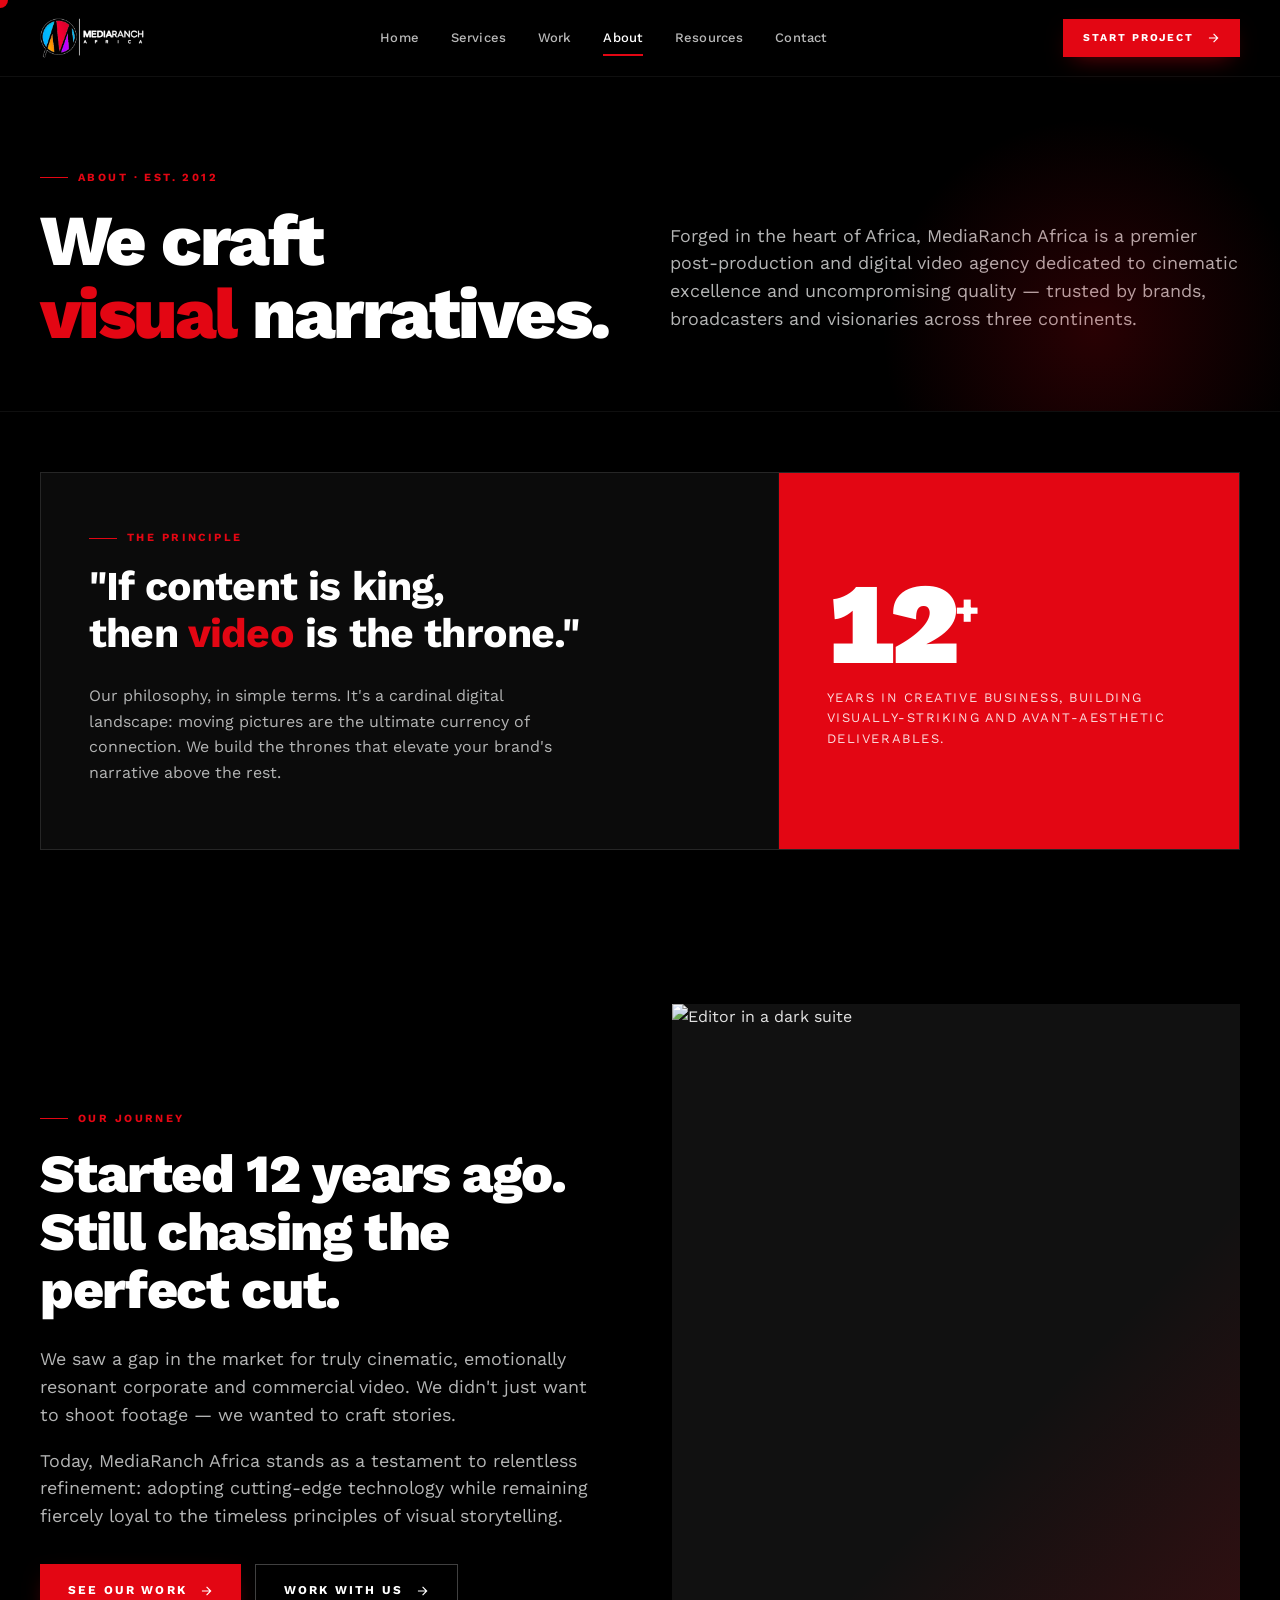
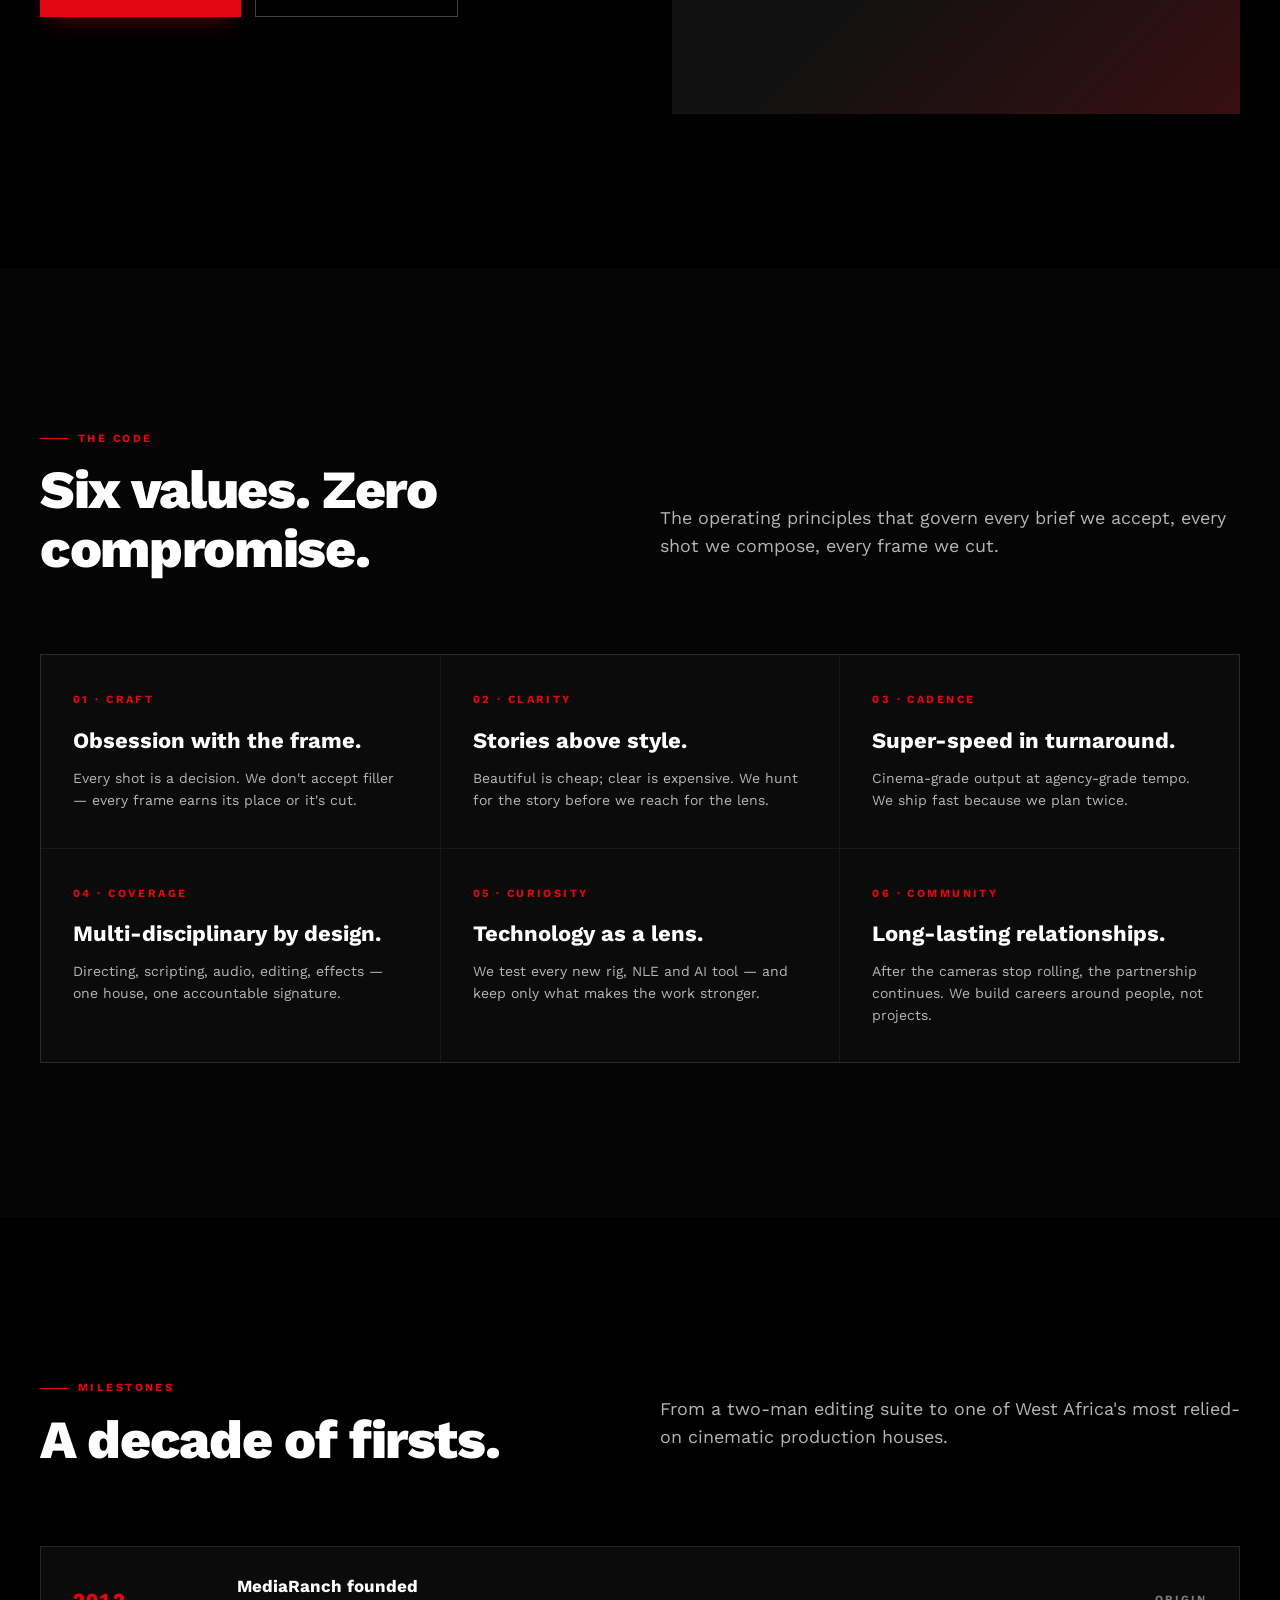
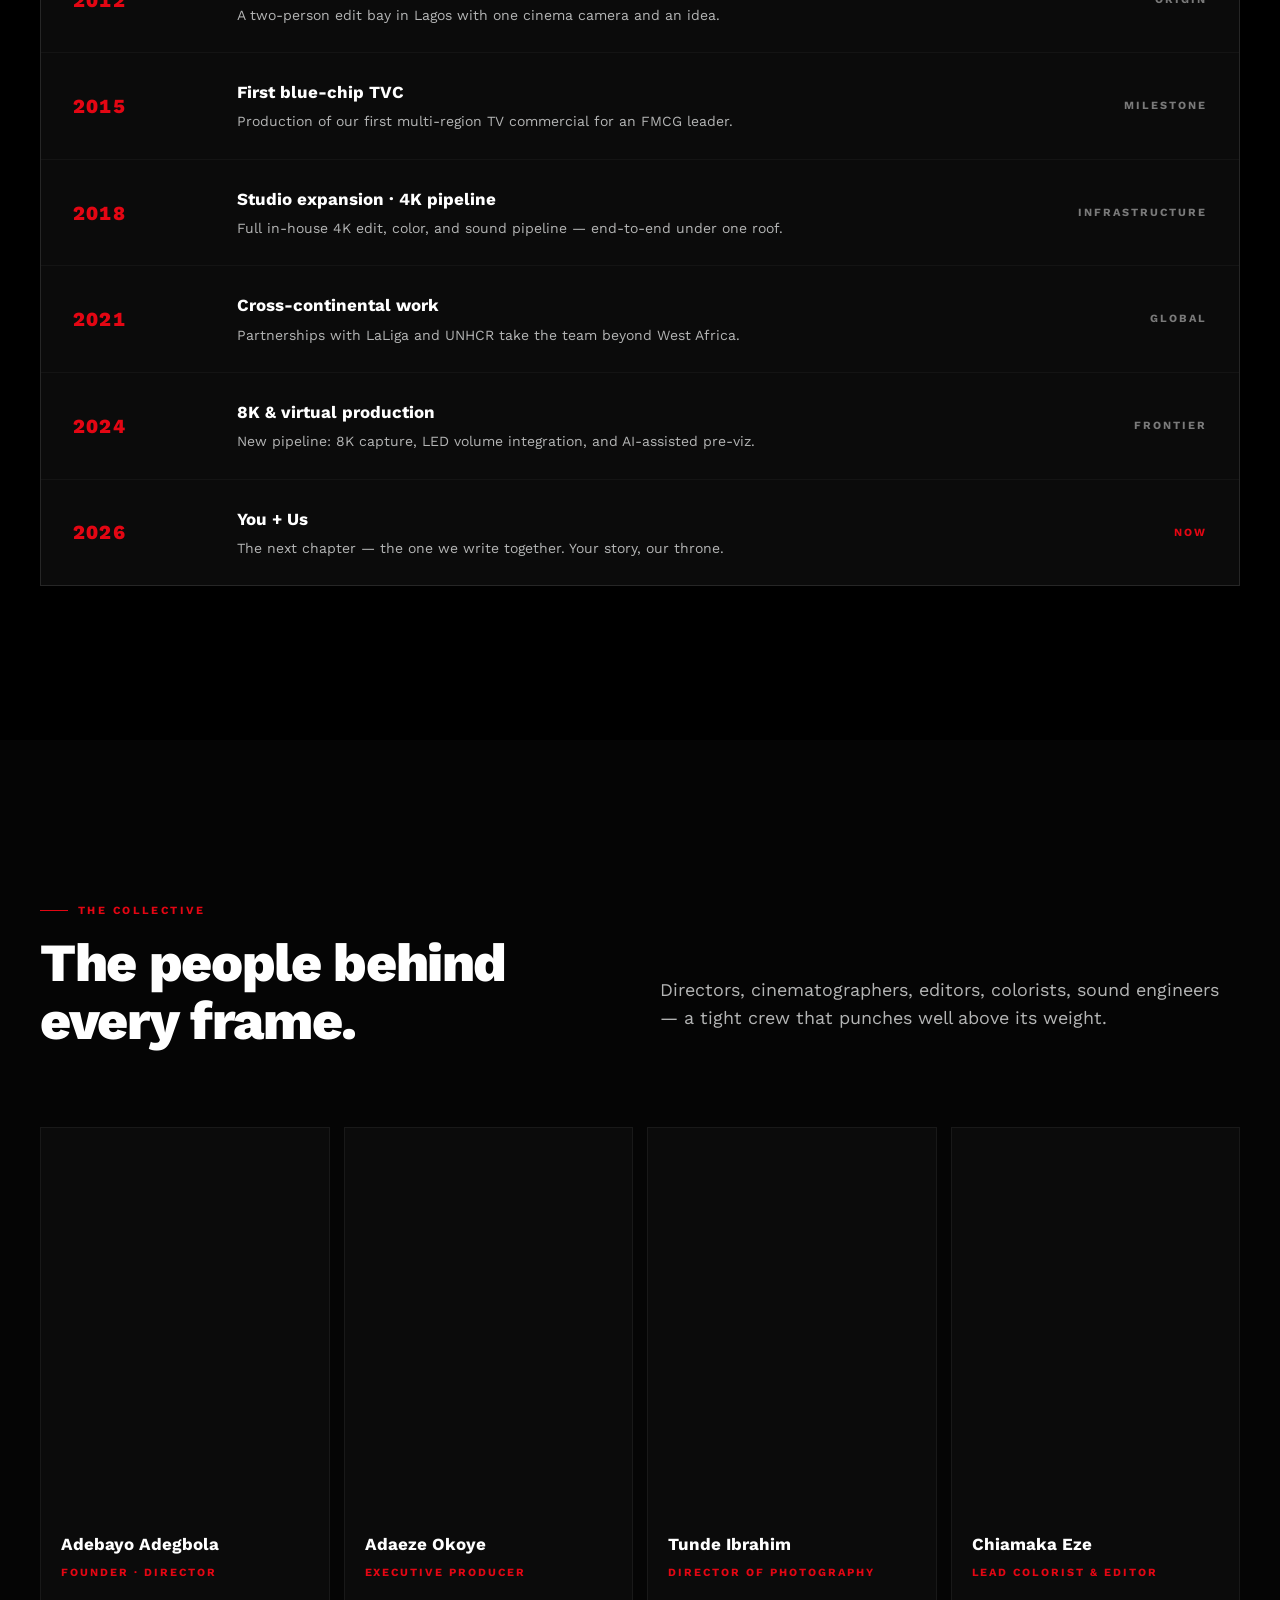
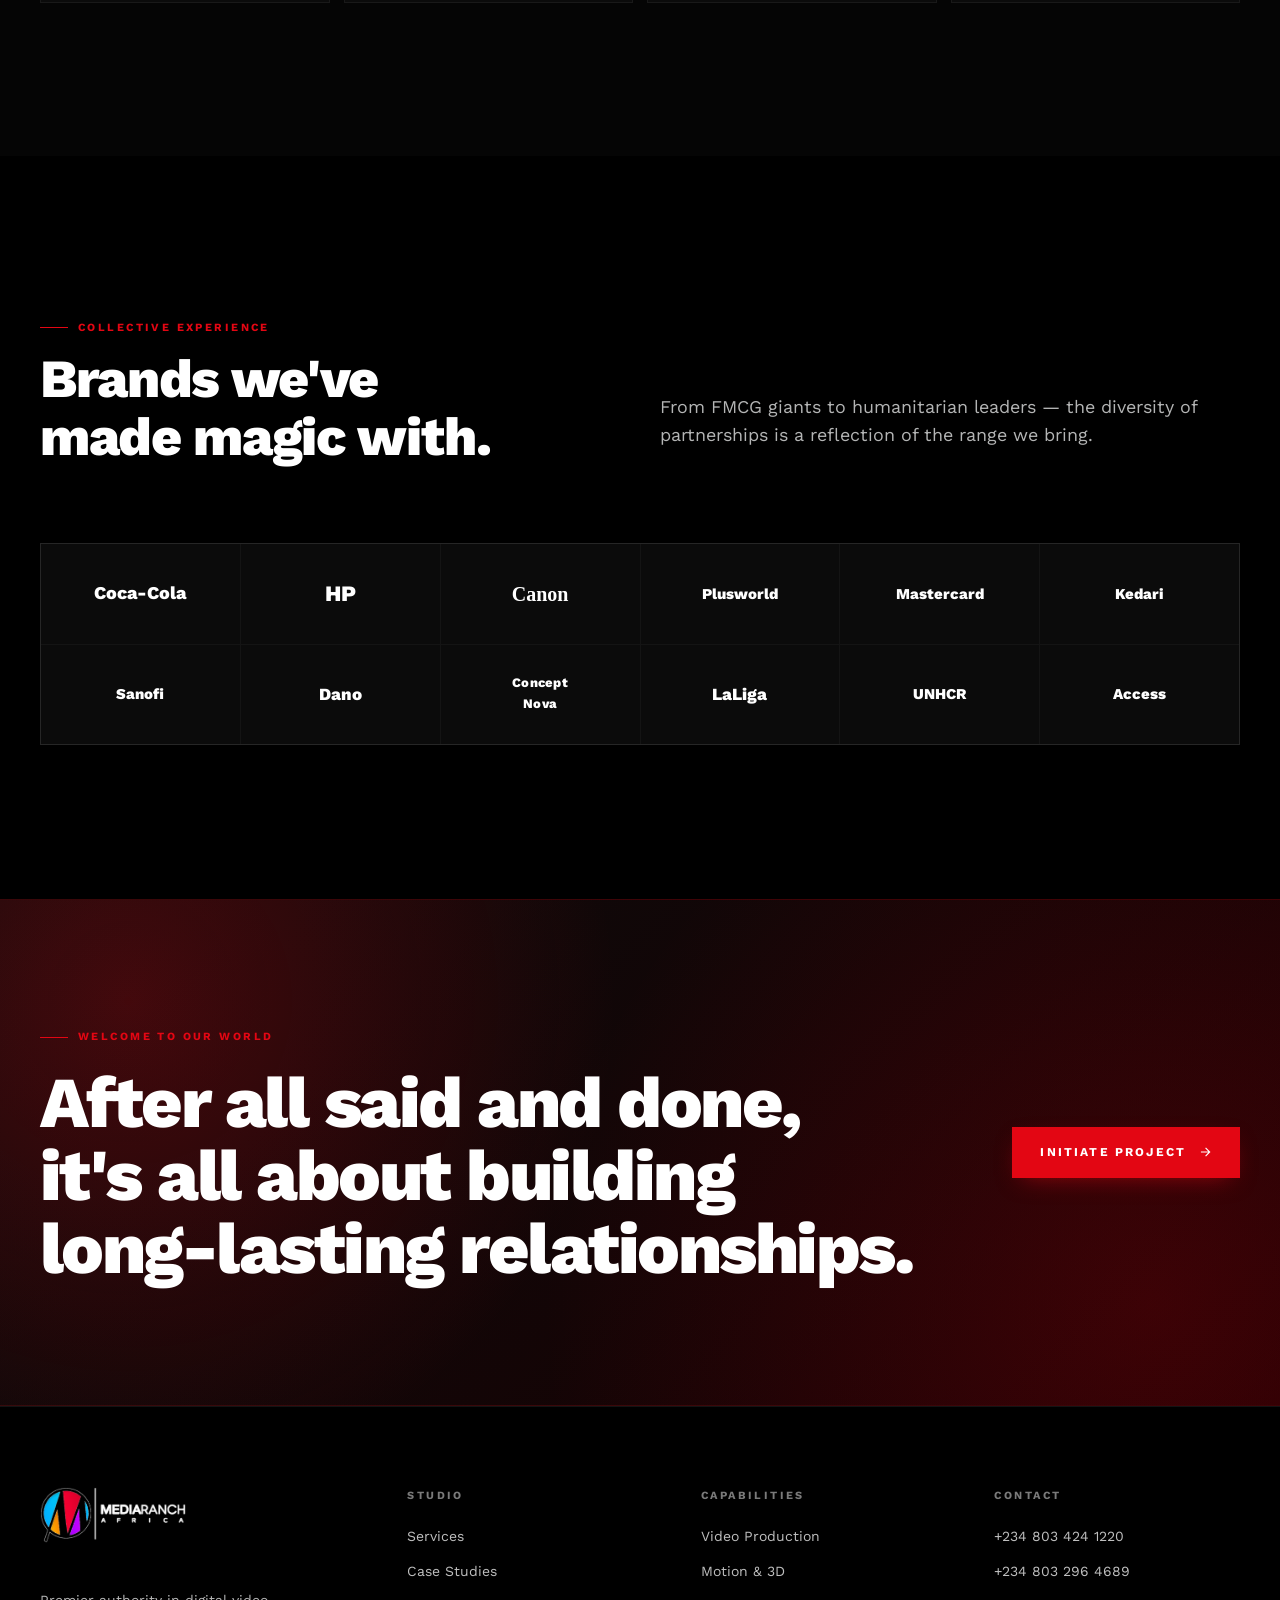
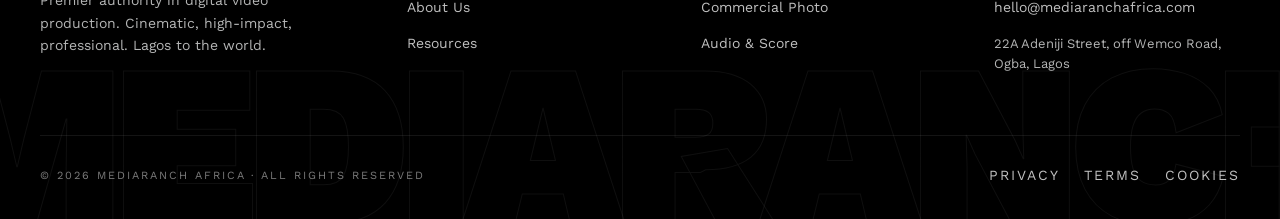
==== commit 7f356465: "Replace placeholder logo with MediaRanch Africa brand asset - Process the supplied brand JPEG into t" ====
--- a/about.html
+++ b/about.html
@@ -5,19 +5,22 @@
 <meta name="viewport" content="width=device-width, initial-scale=1.0" />
 <title>About · MediaRanch Africa — We Craft Visual Narratives</title>
 <meta name="description" content="Multi-disciplinary production studio merging exceptional directing, scripting, audio, editing and effects since 2012." />
-<link rel="icon" type="image/svg+xml" href="data:image/svg+xml;utf8,<svg xmlns='http://www.w3.org/2000/svg' viewBox='0 0 100 100'><rect width='100' height='100' fill='%23000'/><circle cx='50' cy='50' r='32' fill='%23e30613'/><text x='50' y='62' text-anchor='middle' font-family='Arial' font-size='36' font-weight='900' fill='%23fff'>M</text></svg>" />
+<link rel="icon" type="image/png" href="assets/img/favicon.png" />
+<link rel="apple-touch-icon" href="assets/img/apple-touch-icon.png" />
 <link href="https://fonts.googleapis.com/css2?family=Work+Sans:wght@400;500;600;700;800;900&display=swap" rel="stylesheet" />
 <link rel="stylesheet" href="assets/css/main.css" />
 </head>
 <body>
 
-<div class="mr-loader"><div class="mr-loader-logo"><span style="width:10px;height:10px;border-radius:999px;background:var(--mr-red);"></span>MediaRanch Africa</div><div class="mr-loader-bar"></div></div>
+<div class="mr-loader"><div class="mr-loader-logo">
+    <img src="assets/img/logo-mark.png" alt="" style="height:42px;width:auto;display:block;" />
+    <span>MediaRanch Africa</span>
+  </div><div class="mr-loader-bar"></div></div>
 
 <nav class="mr-nav">
   <div class="mr-container mr-nav-inner">
-    <a href="index.html" class="mr-logo">
-      <span class="mr-logo-mark">M</span>
-      MediaRanch<span style="color:var(--mr-red);margin-left:6px;">Africa</span>
+    <a href="index.html" class="mr-logo" aria-label="MediaRanch Africa">
+      <img src="assets/img/logo-full-light.png" alt="MediaRanch Africa" />
     </a>
     <div class="mr-nav-links">
       <a href="index.html">Home</a>
@@ -291,9 +294,8 @@
   <div class="mr-container">
     <div class="mr-footer-grid">
       <div>
-        <a href="index.html" class="mr-logo" style="margin-bottom:24px;">
-          <span class="mr-logo-mark">M</span>
-          MediaRanch<span style="color:var(--mr-red);margin-left:6px;">Africa</span>
+        <a href="index.html" class="mr-logo mr-logo--lg" aria-label="MediaRanch Africa" style="margin-bottom:24px;">
+          <img src="assets/img/logo-full-light.png" alt="MediaRanch Africa" />
         </a>
         <p style="margin-top:22px;color:var(--mr-on-surface-variant);font-size:14px;max-width:32ch;">
           Premier authority in digital video production. Cinematic, high-impact, professional.
--- a/assets/css/main.css
+++ b/assets/css/main.css
@@ -250,25 +250,19 @@
 .mr-logo {
   display: inline-flex;
   align-items: center;
-  gap: 10px;
   text-decoration: none;
   color: #fff;
-  font-weight: 900;
-  font-size: 15px;
-  letter-spacing: 0.02em;
-  text-transform: uppercase;
-}
-.mr-logo .mr-logo-mark {
-  width: 34px; height: 34px;
-  display: inline-flex; align-items: center; justify-content: center;
-  background: var(--mr-red);
-  color: #fff;
-  font-weight: 900;
-  border-radius: 999px;
-  font-size: 14px;
-  letter-spacing: 0;
-  box-shadow: 0 0 0 2px rgba(227,6,19,.25);
-}
+  line-height: 0;
+}
+.mr-logo img,
+.mr-logo svg { display: block; height: 40px; width: auto; }
+.mr-logo--sm img,
+.mr-logo--sm svg { height: 32px; }
+.mr-logo--lg img,
+.mr-logo--lg svg { height: 56px; }
+.mr-logo-mark { display: inline-flex; align-items: center; justify-content: center; }
+.mr-logo-mark img,
+.mr-logo-mark svg { display: block; height: 38px; width: auto; }
 .mr-nav-links {
   display: flex; align-items: center; gap: 32px;
 }
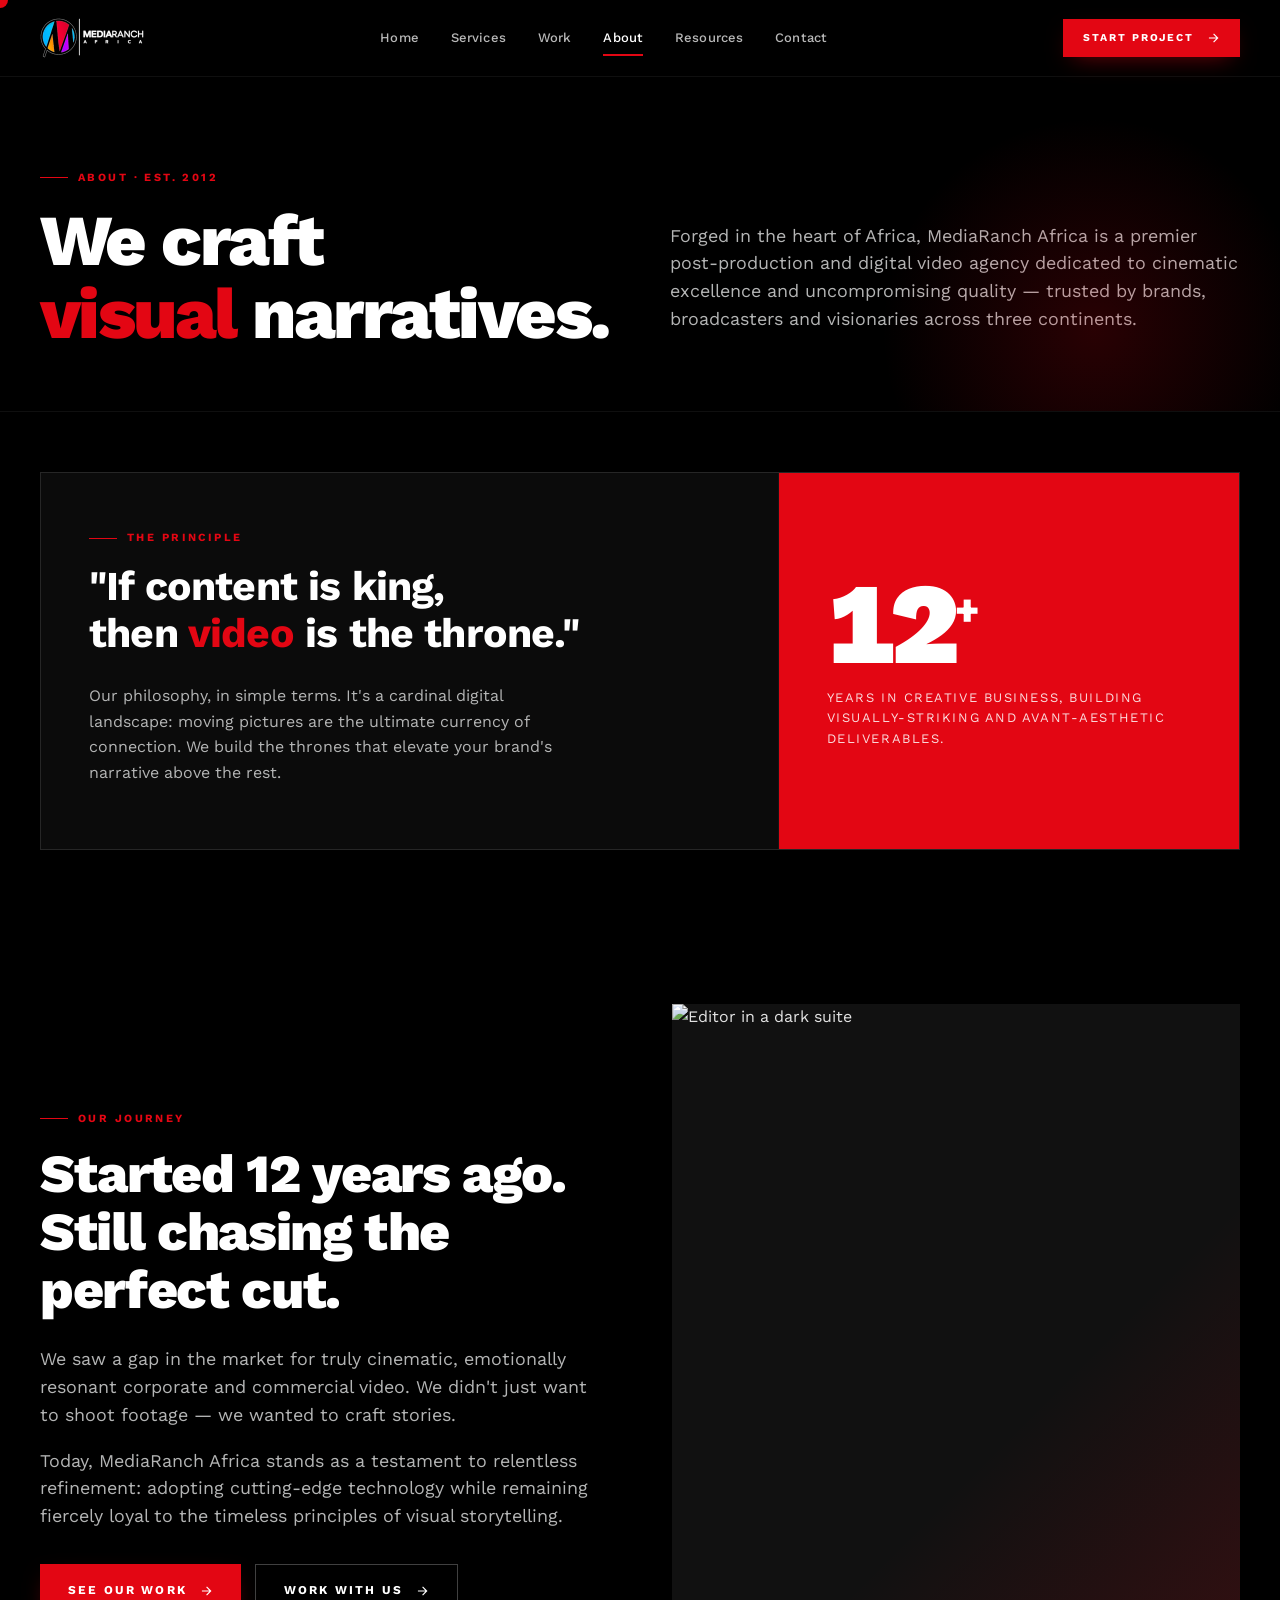
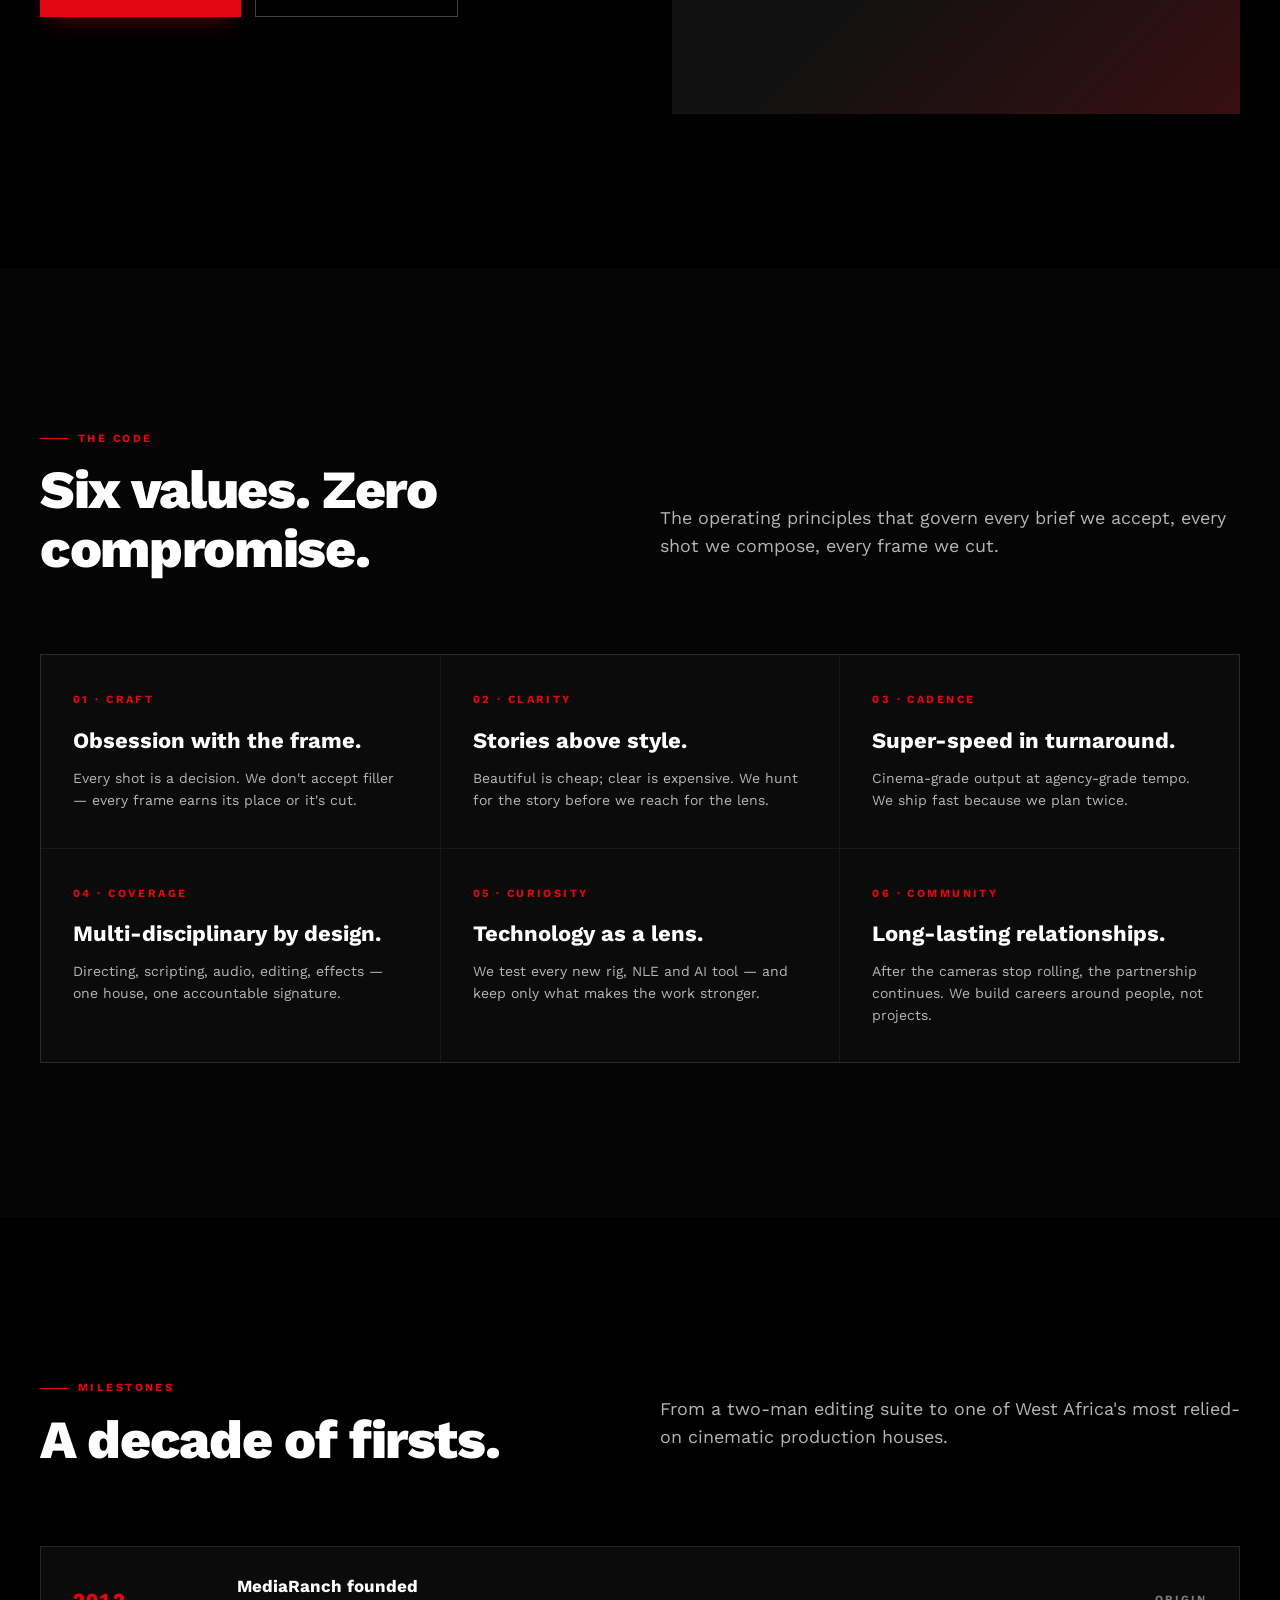
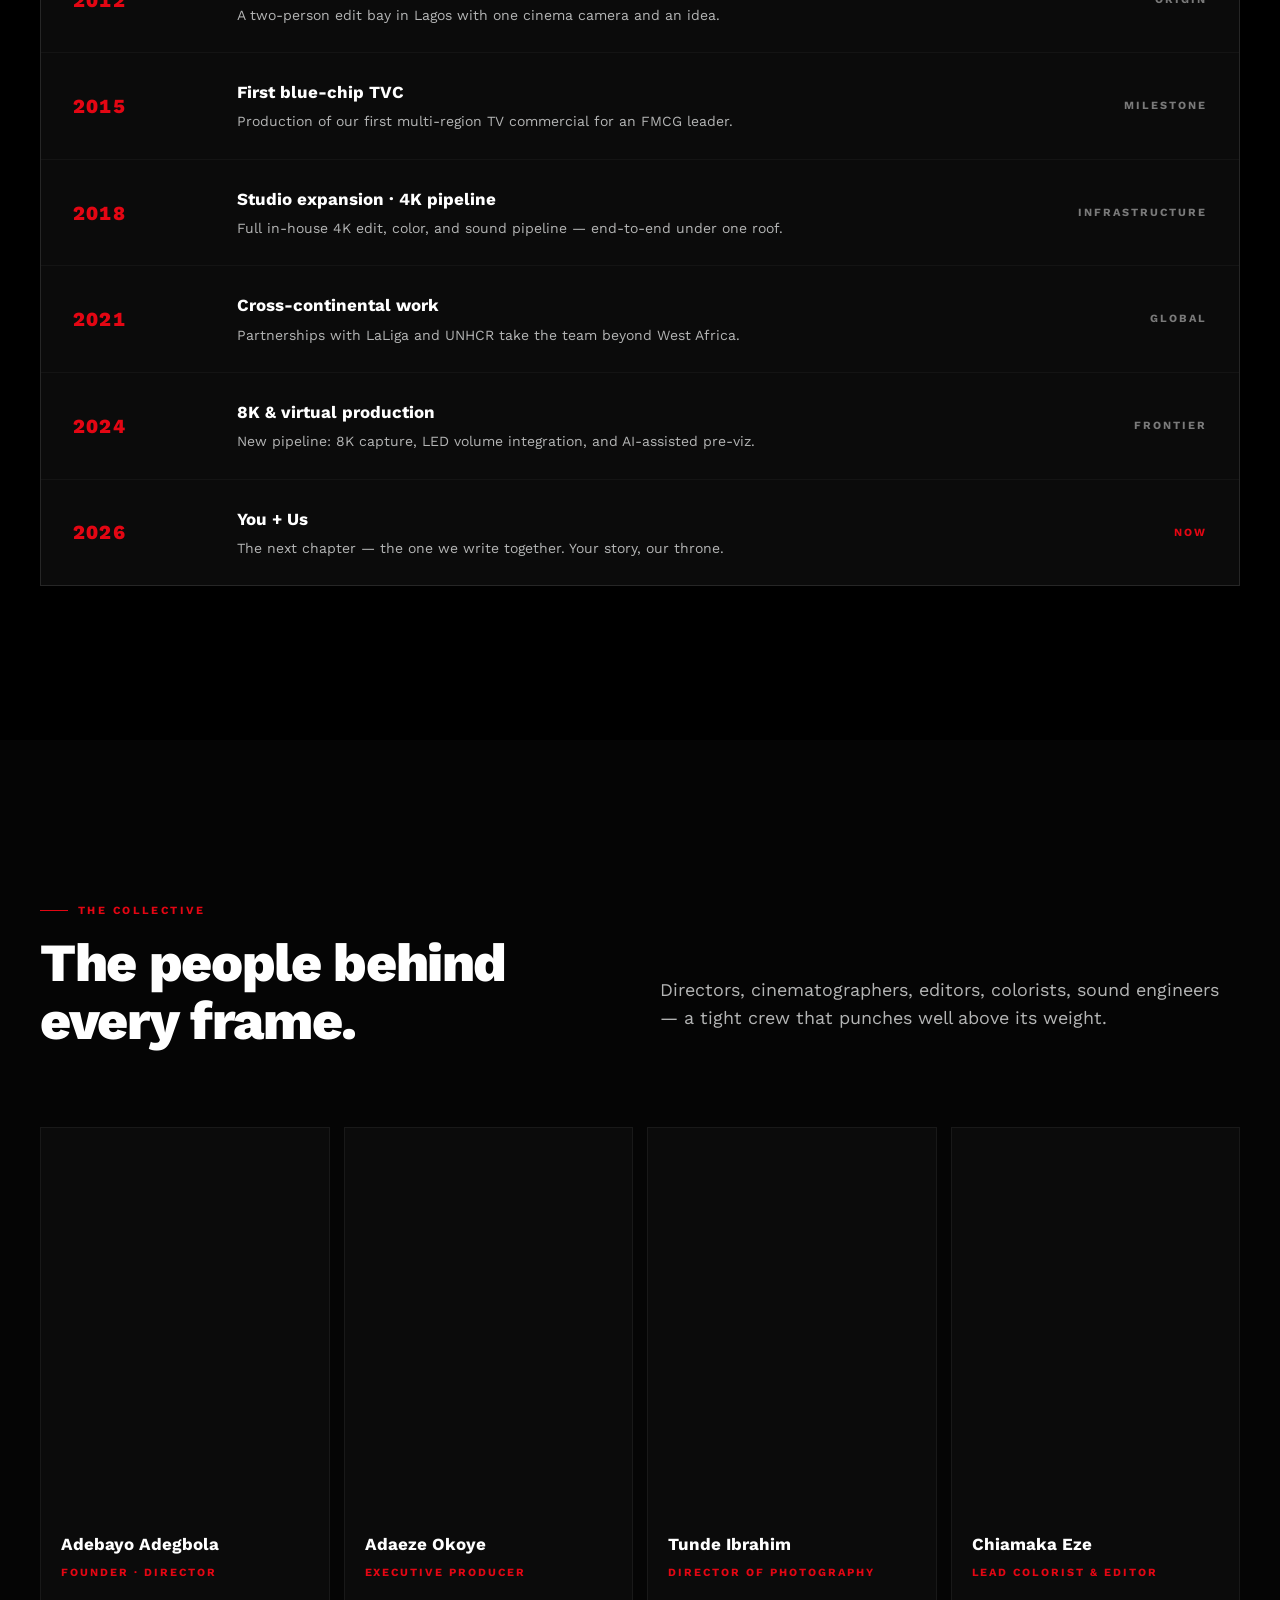
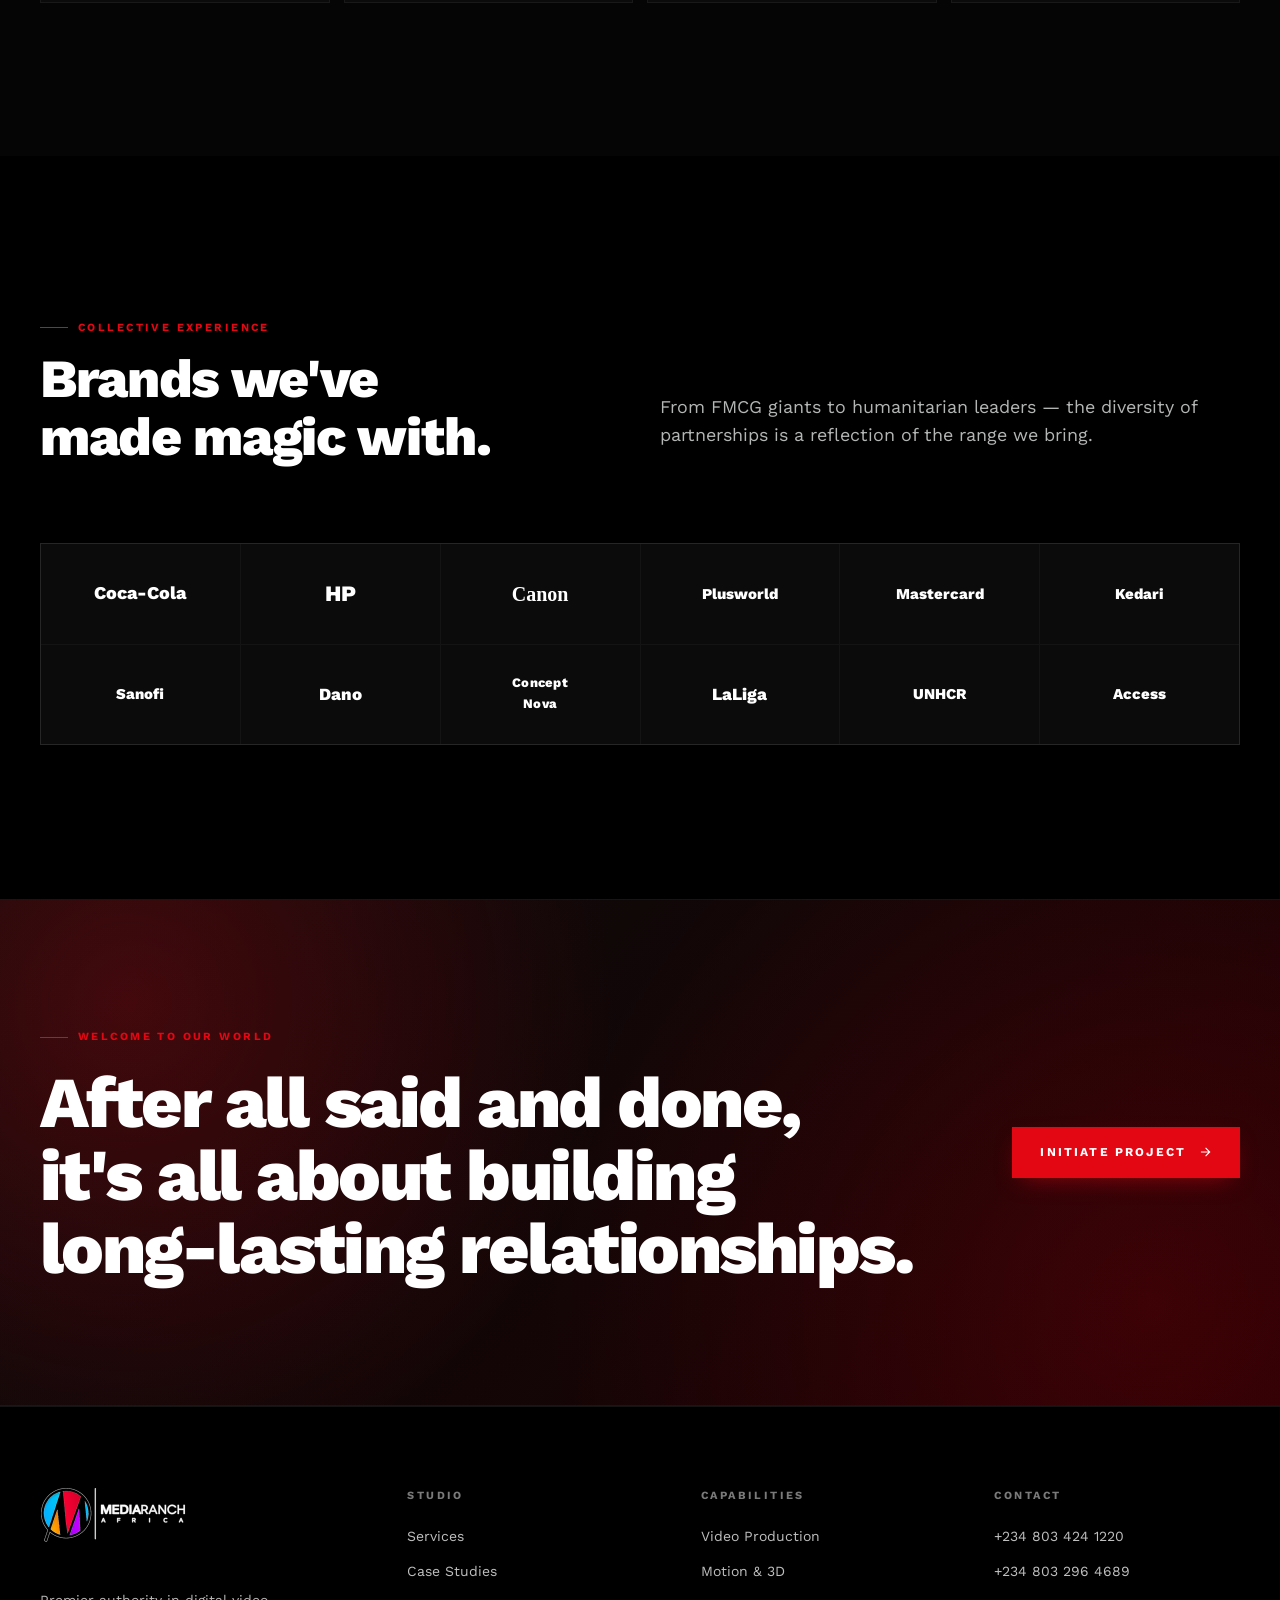
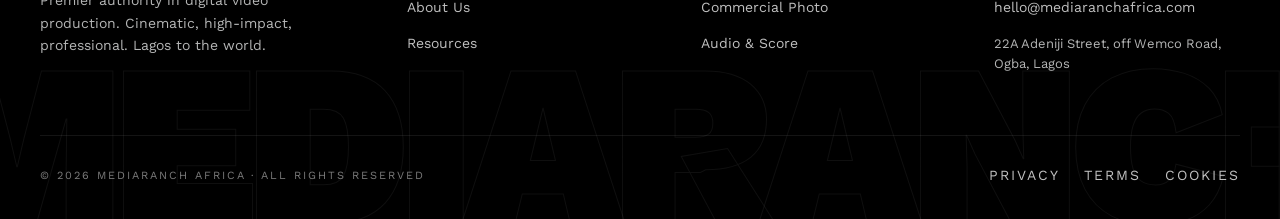
==== commit 3eb55d1a: "Fix oversized logo flash on page load Three-layer guard against the FOUC blowout: 1. Create display-" ====
--- a/about.html
+++ b/about.html
@@ -9,18 +9,20 @@
 <link rel="apple-touch-icon" href="assets/img/apple-touch-icon.png" />
 <link href="https://fonts.googleapis.com/css2?family=Work+Sans:wght@400;500;600;700;800;900&display=swap" rel="stylesheet" />
 <link rel="stylesheet" href="assets/css/main.css" />
+
+<style>/* critical – prevents logo flash before stylesheet */.mr-logo img{display:block;height:40px;max-height:40px;width:auto}.mr-logo.mr-logo--lg img{height:56px;max-height:56px}.mr-loader-logo img{height:42px;max-height:42px;width:auto}</style>
 </head>
 <body>
 
 <div class="mr-loader"><div class="mr-loader-logo">
-    <img src="assets/img/logo-mark.png" alt="" style="height:42px;width:auto;display:block;" />
+    <img src="assets/img/logo-loader.png" alt="" width="35" height="42" style="display:block;" />
     <span>MediaRanch Africa</span>
   </div><div class="mr-loader-bar"></div></div>
 
 <nav class="mr-nav">
   <div class="mr-container mr-nav-inner">
     <a href="index.html" class="mr-logo" aria-label="MediaRanch Africa">
-      <img src="assets/img/logo-full-light.png" alt="MediaRanch Africa" />
+      <img src="assets/img/logo-nav.png" alt="MediaRanch Africa" width="104" height="40" />
     </a>
     <div class="mr-nav-links">
       <a href="index.html">Home</a>
@@ -295,7 +297,7 @@
     <div class="mr-footer-grid">
       <div>
         <a href="index.html" class="mr-logo mr-logo--lg" aria-label="MediaRanch Africa" style="margin-bottom:24px;">
-          <img src="assets/img/logo-full-light.png" alt="MediaRanch Africa" />
+          <img src="assets/img/logo-footer.png" alt="MediaRanch Africa" width="146" height="56" />
         </a>
         <p style="margin-top:22px;color:var(--mr-on-surface-variant);font-size:14px;max-width:32ch;">
           Premier authority in digital video production. Cinematic, high-impact, professional.
--- a/assets/css/main.css
+++ b/assets/css/main.css
@@ -254,12 +254,13 @@
   color: #fff;
   line-height: 0;
 }
+/* hard clamp — prevents natural-size flash if CSS loads late */
 .mr-logo img,
-.mr-logo svg { display: block; height: 40px; width: auto; }
+.mr-logo svg { display: block; height: 40px; max-height: 40px; width: auto; max-width: none; }
 .mr-logo--sm img,
-.mr-logo--sm svg { height: 32px; }
+.mr-logo--sm svg { height: 32px; max-height: 32px; }
 .mr-logo--lg img,
-.mr-logo--lg svg { height: 56px; }
+.mr-logo--lg svg { height: 56px; max-height: 56px; }
 .mr-logo-mark { display: inline-flex; align-items: center; justify-content: center; }
 .mr-logo-mark img,
 .mr-logo-mark svg { display: block; height: 38px; width: auto; }
@@ -981,13 +982,15 @@
   background: #000;
   display: flex; align-items: center; justify-content: center;
   pointer-events: none;
-}
-.mr-loader.is-done { opacity: 0; transition: opacity .6s; }
+  overflow: hidden;
+}
+.mr-loader.is-done { opacity: 0; transition: opacity .6s; pointer-events: none; }
 .mr-loader-logo {
   font-size: 14px; letter-spacing: 0.3em; text-transform: uppercase;
   color: #fff; font-weight: 900;
   display: flex; align-items: center; gap: 14px;
 }
+.mr-loader-logo img { height: 42px; max-height: 42px; width: auto; display: block; flex-shrink: 0; }
 .mr-loader-bar {
   position: absolute; left: 0; right: 0; bottom: 0; height: 2px;
   background: var(--mr-red);
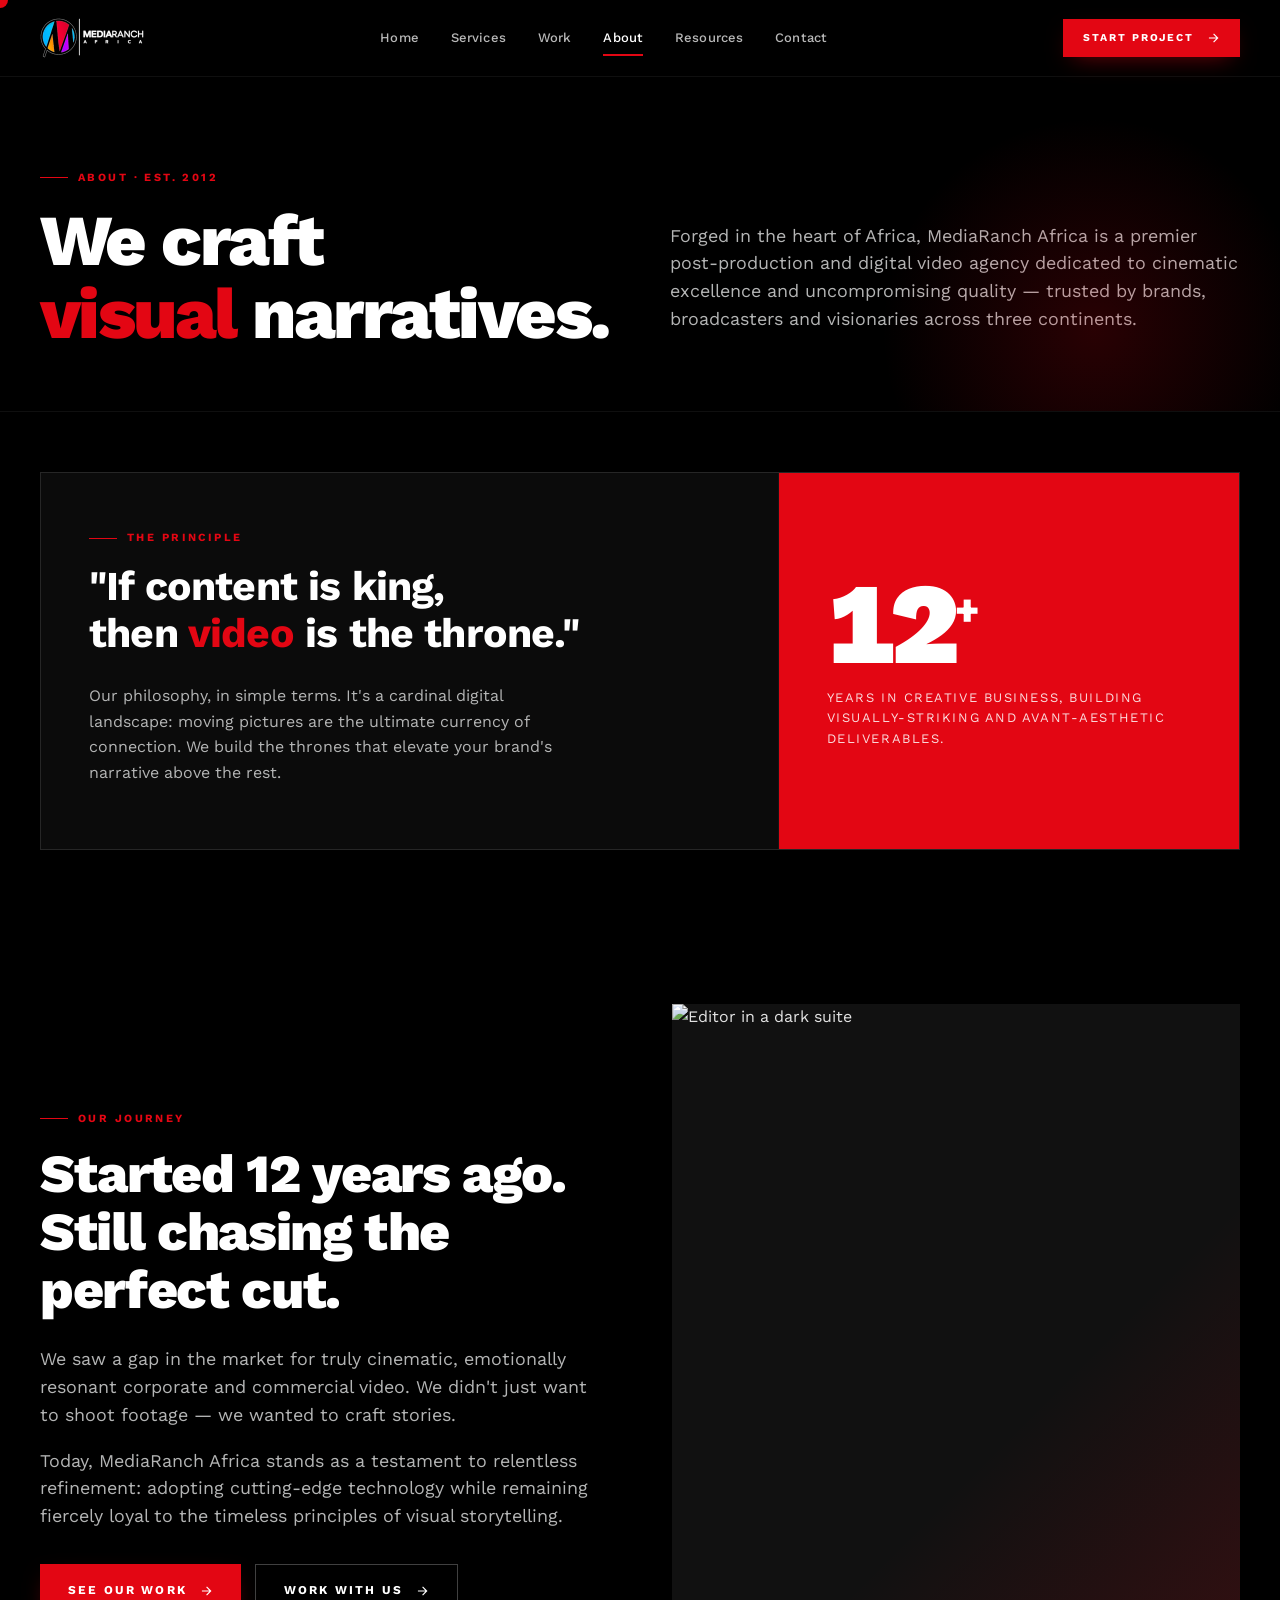
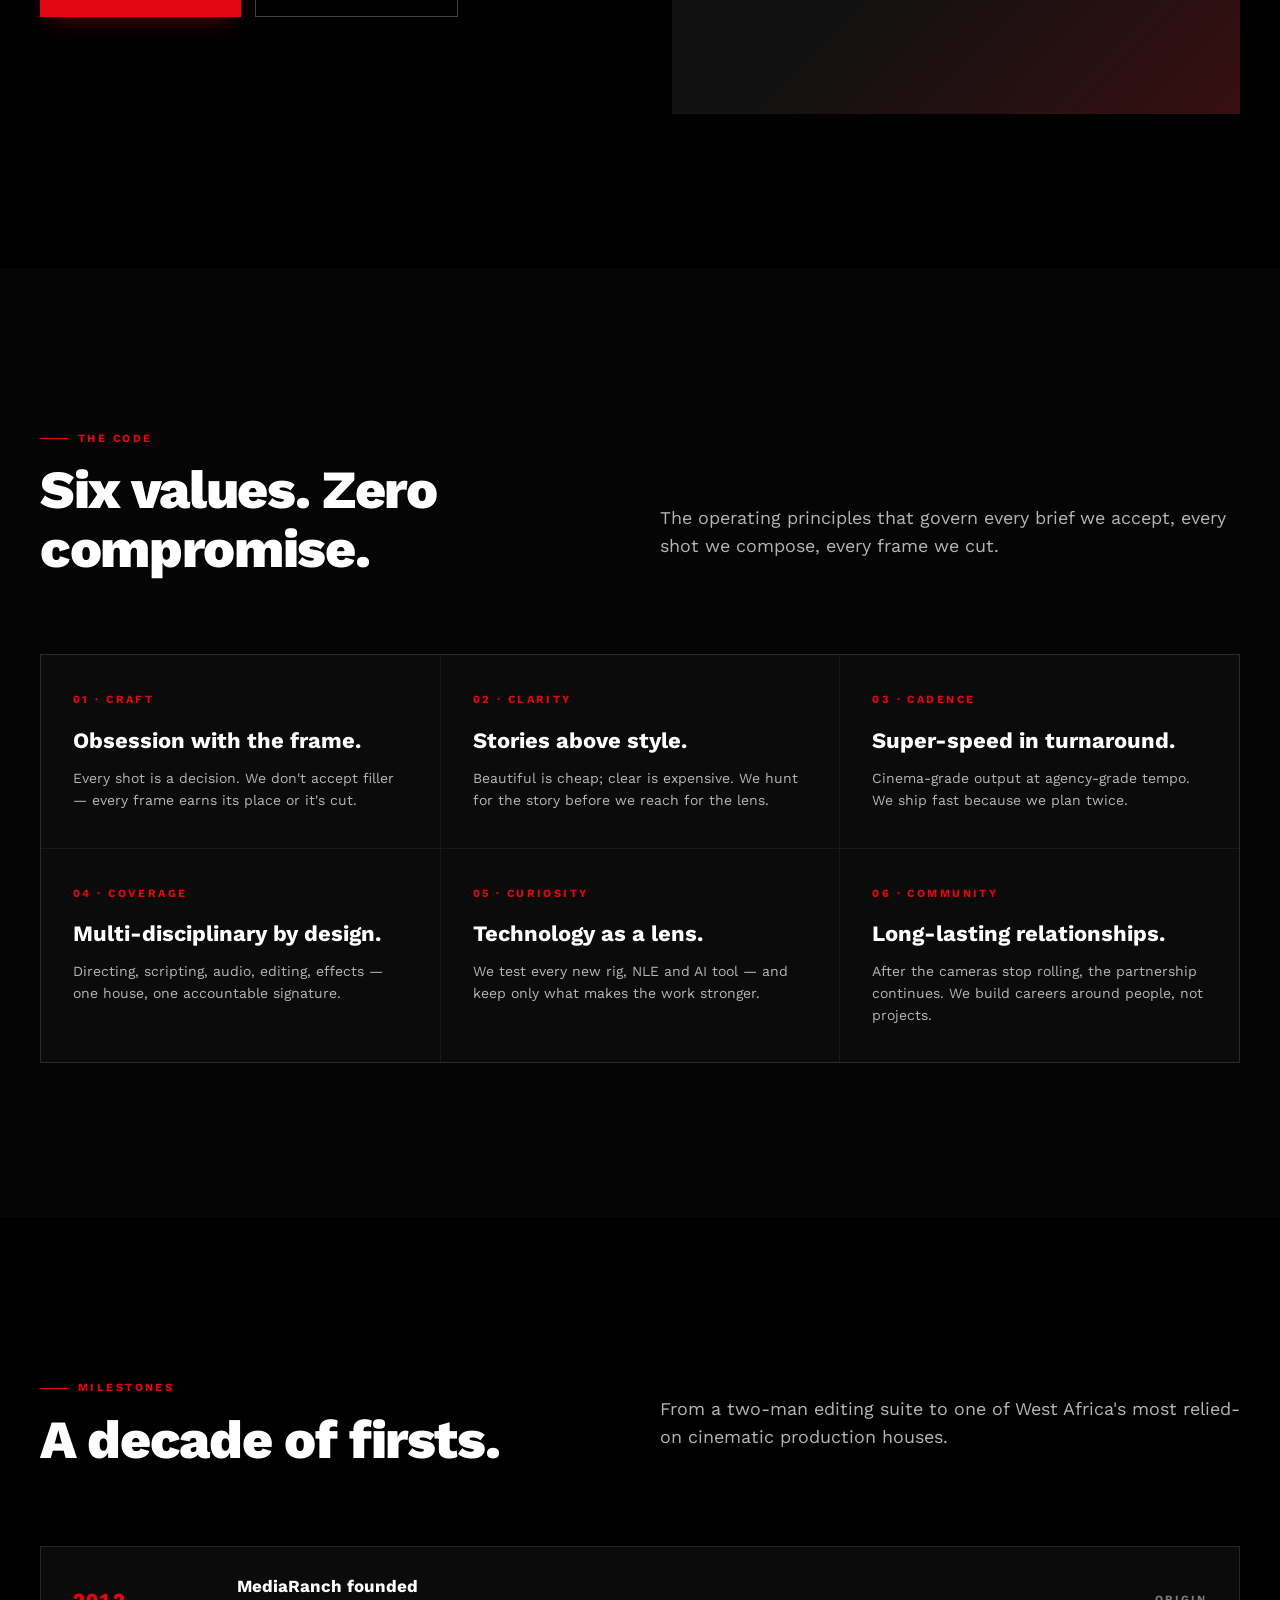
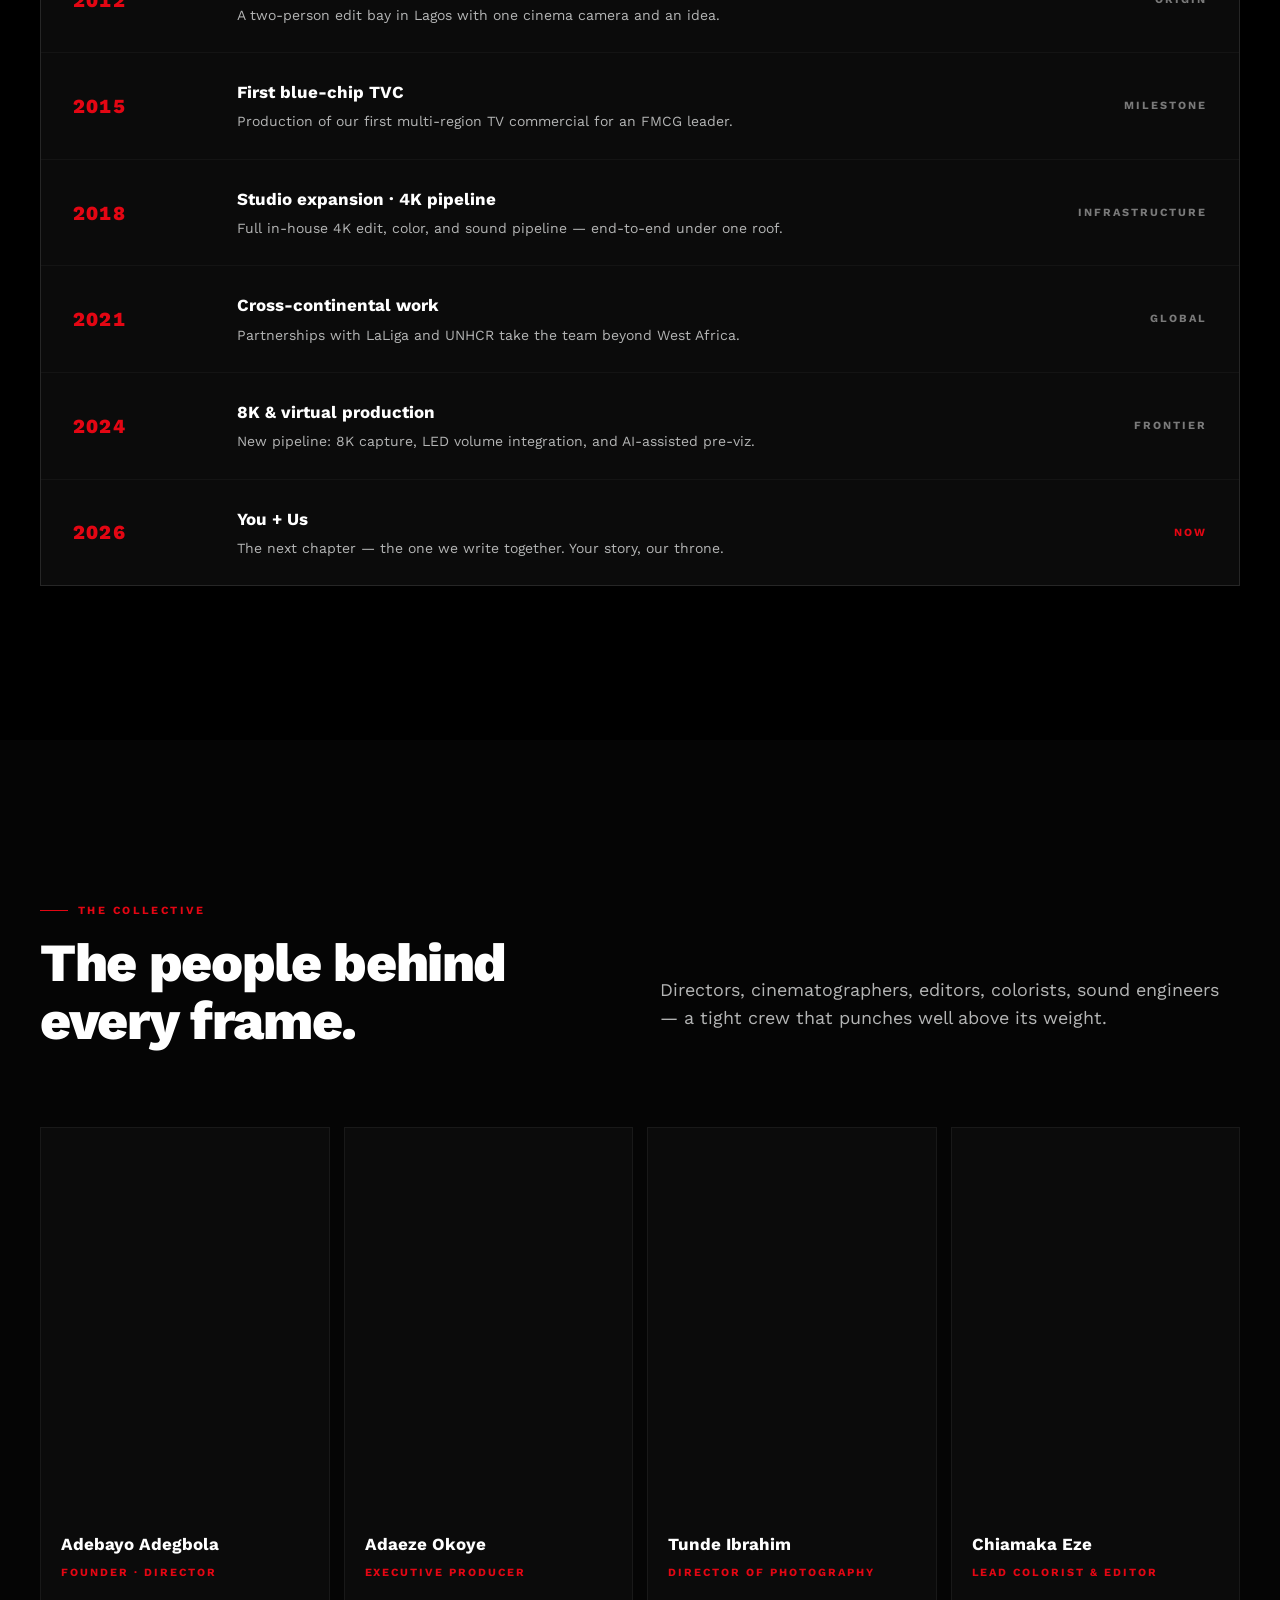
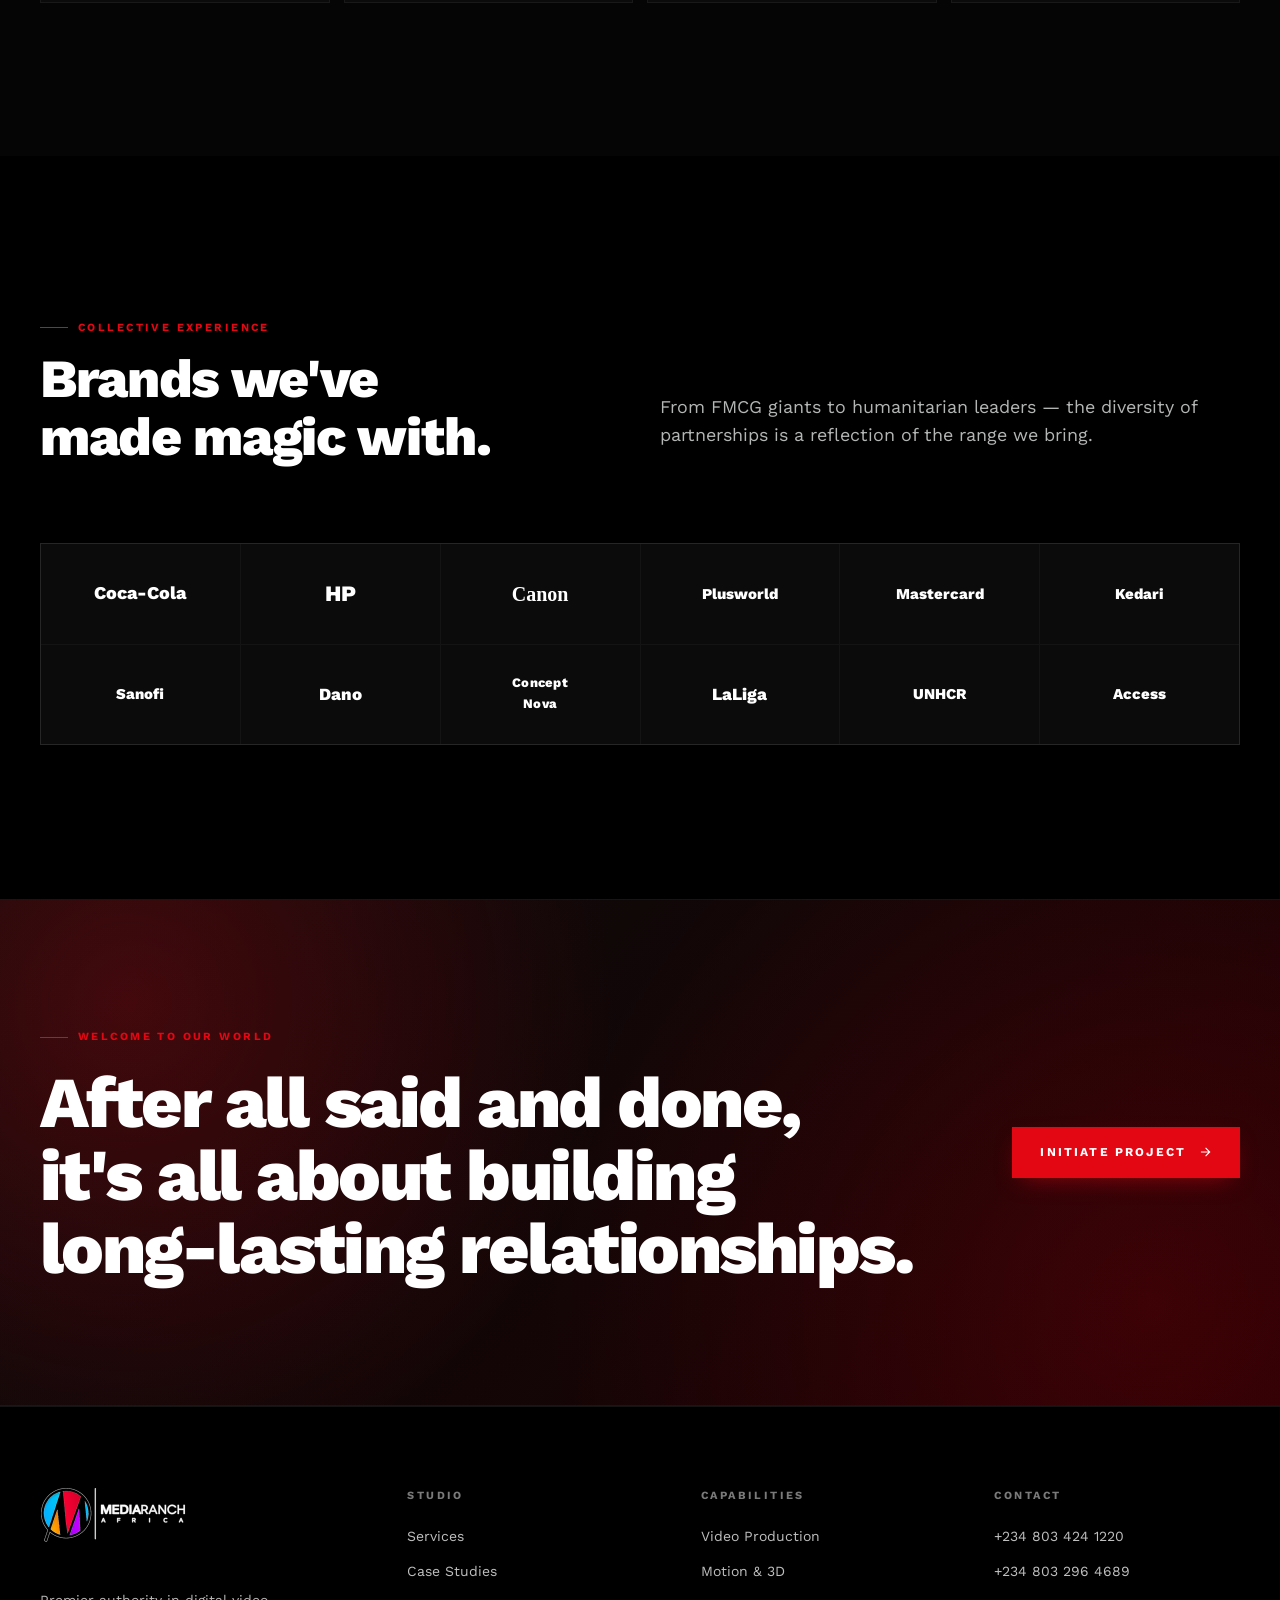
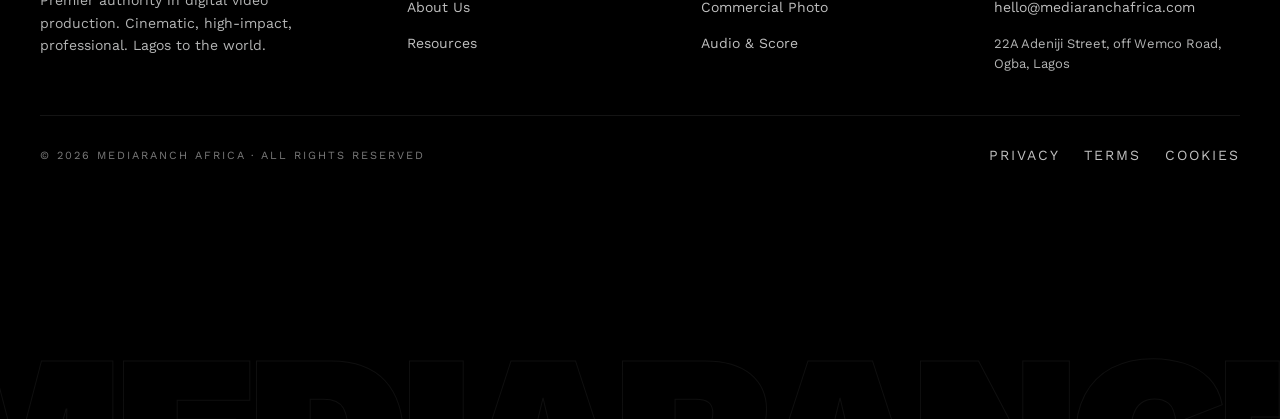
==== commit bbb06a69: "Cache-bust CSS/JS assets with ?v=2 query Assets under /assets/ are served with `immutable` long-cach" ====
--- a/about.html
+++ b/about.html
@@ -8,7 +8,7 @@
 <link rel="icon" type="image/png" href="assets/img/favicon.png" />
 <link rel="apple-touch-icon" href="assets/img/apple-touch-icon.png" />
 <link href="https://fonts.googleapis.com/css2?family=Work+Sans:wght@400;500;600;700;800;900&display=swap" rel="stylesheet" />
-<link rel="stylesheet" href="assets/css/main.css" />
+<link rel="stylesheet" href="assets/css/main.css?v=2" />
 
 <style>/* critical – prevents logo flash before stylesheet */.mr-logo img{display:block;height:40px;max-height:40px;width:auto}.mr-logo.mr-logo--lg img{height:56px;max-height:56px}.mr-loader-logo img{height:42px;max-height:42px;width:auto}</style>
 </head>
@@ -325,6 +325,6 @@
   <div class="mr-footer-mega">MEDIARANCH</div>
 </footer>
 
-<script src="assets/js/main.js"></script>
+<script src="assets/js/main.js?v=2"></script>
 </body>
 </html>
--- a/assets/css/main.css
+++ b/assets/css/main.css
@@ -353,10 +353,14 @@
 .mr-footer a:hover { color: var(--mr-red); }
 
 .mr-footer-bottom {
+  position: relative;
+  z-index: 2;
+  bottom: 20px;
   display: flex; justify-content: space-between; align-items: center;
   padding-top: 28px; border-top: 1px solid rgba(255,255,255,0.08);
   font-size: 11px; letter-spacing: 0.18em; text-transform: uppercase; color: var(--mr-muted);
   gap: 20px; flex-wrap: wrap;
+  padding-bottom: 200px;
 }
 
 .mr-footer-mega {
@@ -367,11 +371,12 @@
   color: transparent;
   -webkit-text-stroke: 1px rgba(255,255,255,0.06);
   position: absolute;
-  bottom: -30px; left: 50%;
+  bottom: -120px; left: 50%;
   transform: translateX(-50%);
   pointer-events: none;
   white-space: nowrap;
   user-select: none;
+  z-index: 1;
 }
 
 /* =====================================================
@@ -1083,3 +1088,76 @@
   .mr-hero-meta { flex-direction: column; align-items: flex-start; gap: 18px; }
   .mr-cta-inner { flex-direction: column; align-items: flex-start; }
 }
+
+/* =====================================================
+   VIDEO LIGHTBOX MODAL (Approach 1)
+   ===================================================== */
+.mr-video-modal {
+  position: fixed;
+  inset: 0;
+  z-index: 1000;
+  display: flex;
+  align-items: center;
+  justify-content: center;
+  opacity: 0;
+  pointer-events: none;
+  transition: opacity 0.5s cubic-bezier(0.19, 1, 0.22, 1);
+}
+.mr-video-modal.is-active {
+  opacity: 1;
+  pointer-events: auto;
+}
+.mr-video-modal-backdrop {
+  position: absolute;
+  inset: 0;
+  background: rgba(0, 0, 0, 0.9);
+  backdrop-filter: blur(10px);
+  -webkit-backdrop-filter: blur(10px);
+}
+.mr-video-modal-container {
+  position: relative;
+  width: 90%;
+  max-width: 1100px;
+  z-index: 2;
+  transform: scale(0.96);
+  transition: transform 0.5s cubic-bezier(0.19, 1, 0.22, 1);
+}
+.mr-video-modal.is-active .mr-video-modal-container {
+  transform: scale(1);
+}
+.mr-video-modal-close {
+  position: absolute;
+  top: -48px;
+  right: 0;
+  background: none;
+  border: 0;
+  color: #fff;
+  cursor: pointer;
+  padding: 8px;
+  display: flex;
+  align-items: center;
+  justify-content: center;
+  transition: color 0.3s, transform 0.3s;
+}
+.mr-video-modal-close svg {
+  width: 32px;
+  height: 32px;
+}
+.mr-video-modal-close:hover {
+  color: var(--mr-red);
+  transform: rotate(90deg);
+}
+.mr-video-modal-ratio {
+  position: relative;
+  width: 100%;
+  padding-top: 56.25%; /* 16:9 Aspect Ratio */
+  background: #000;
+  border: 1px solid rgba(255, 255, 255, 0.08);
+}
+.mr-video-modal-ratio iframe {
+  position: absolute;
+  inset: 0;
+  width: 100%;
+  height: 100%;
+  border: 0;
+}
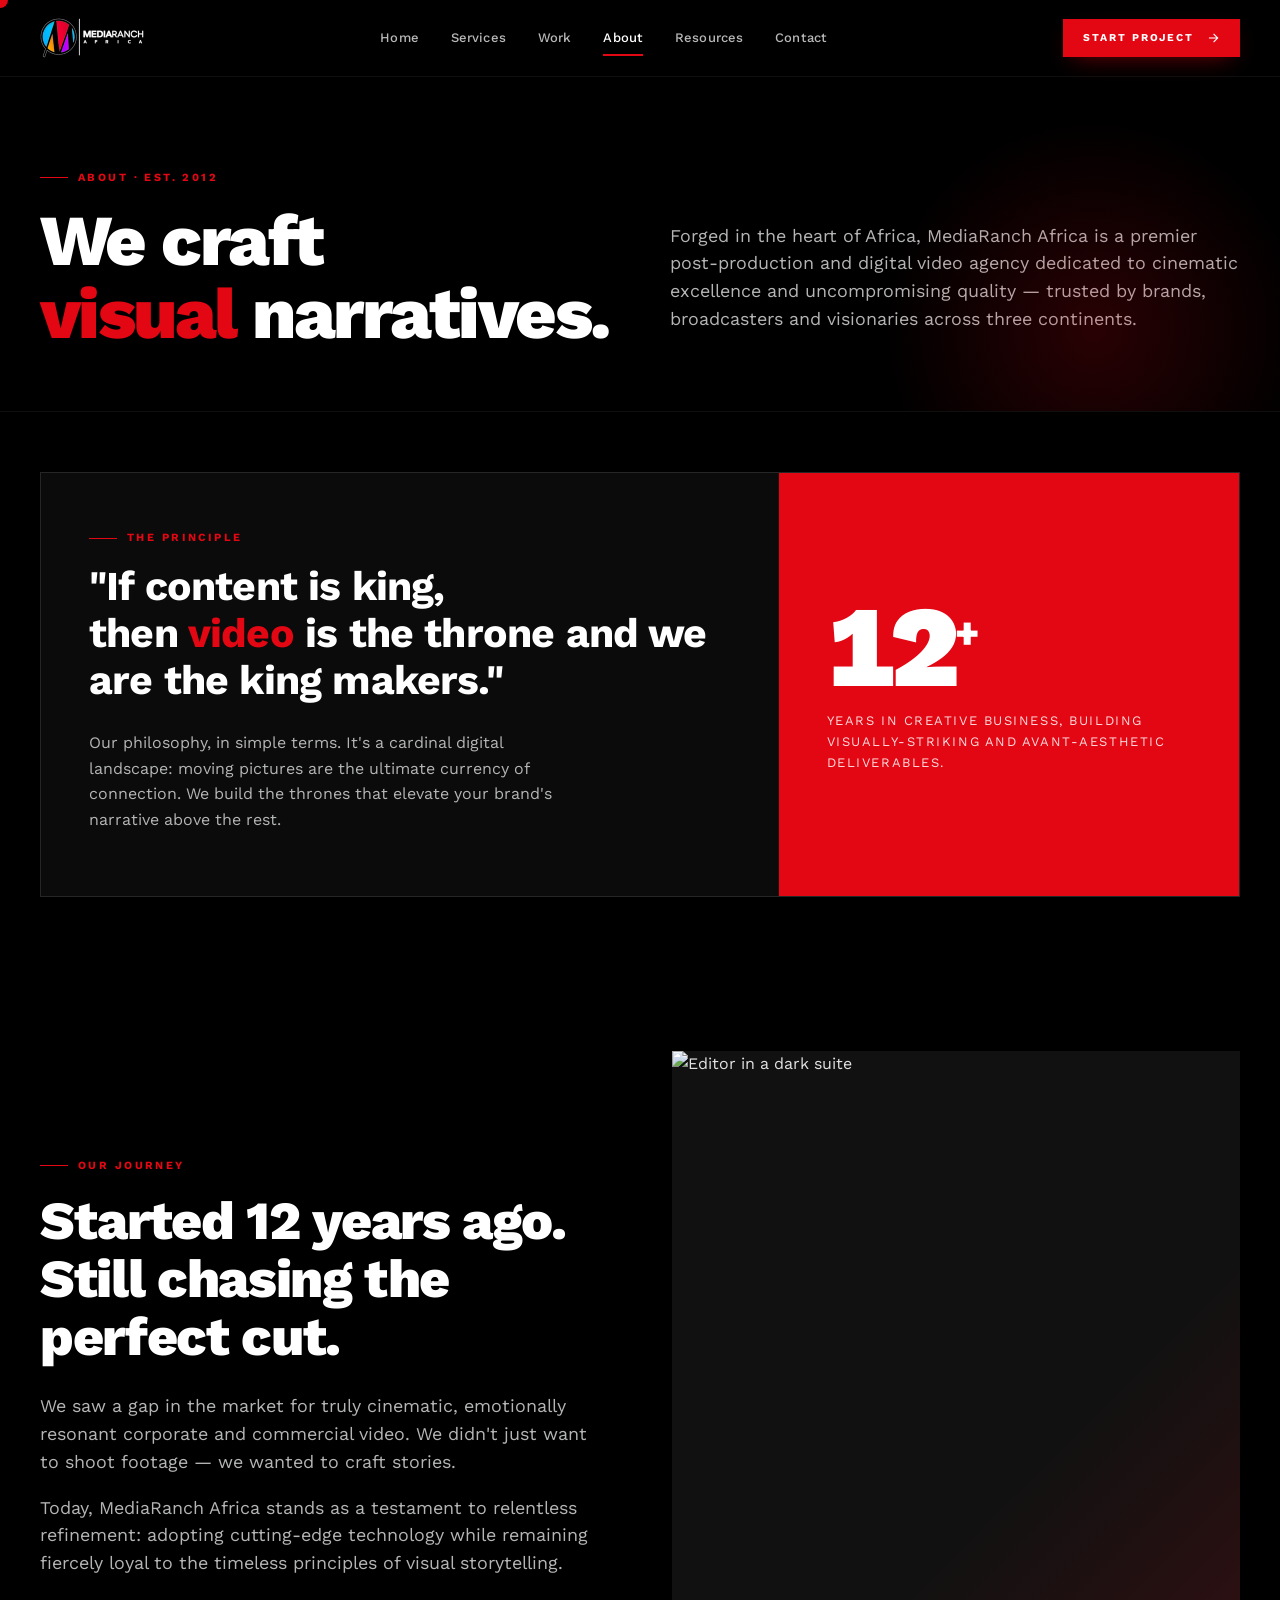
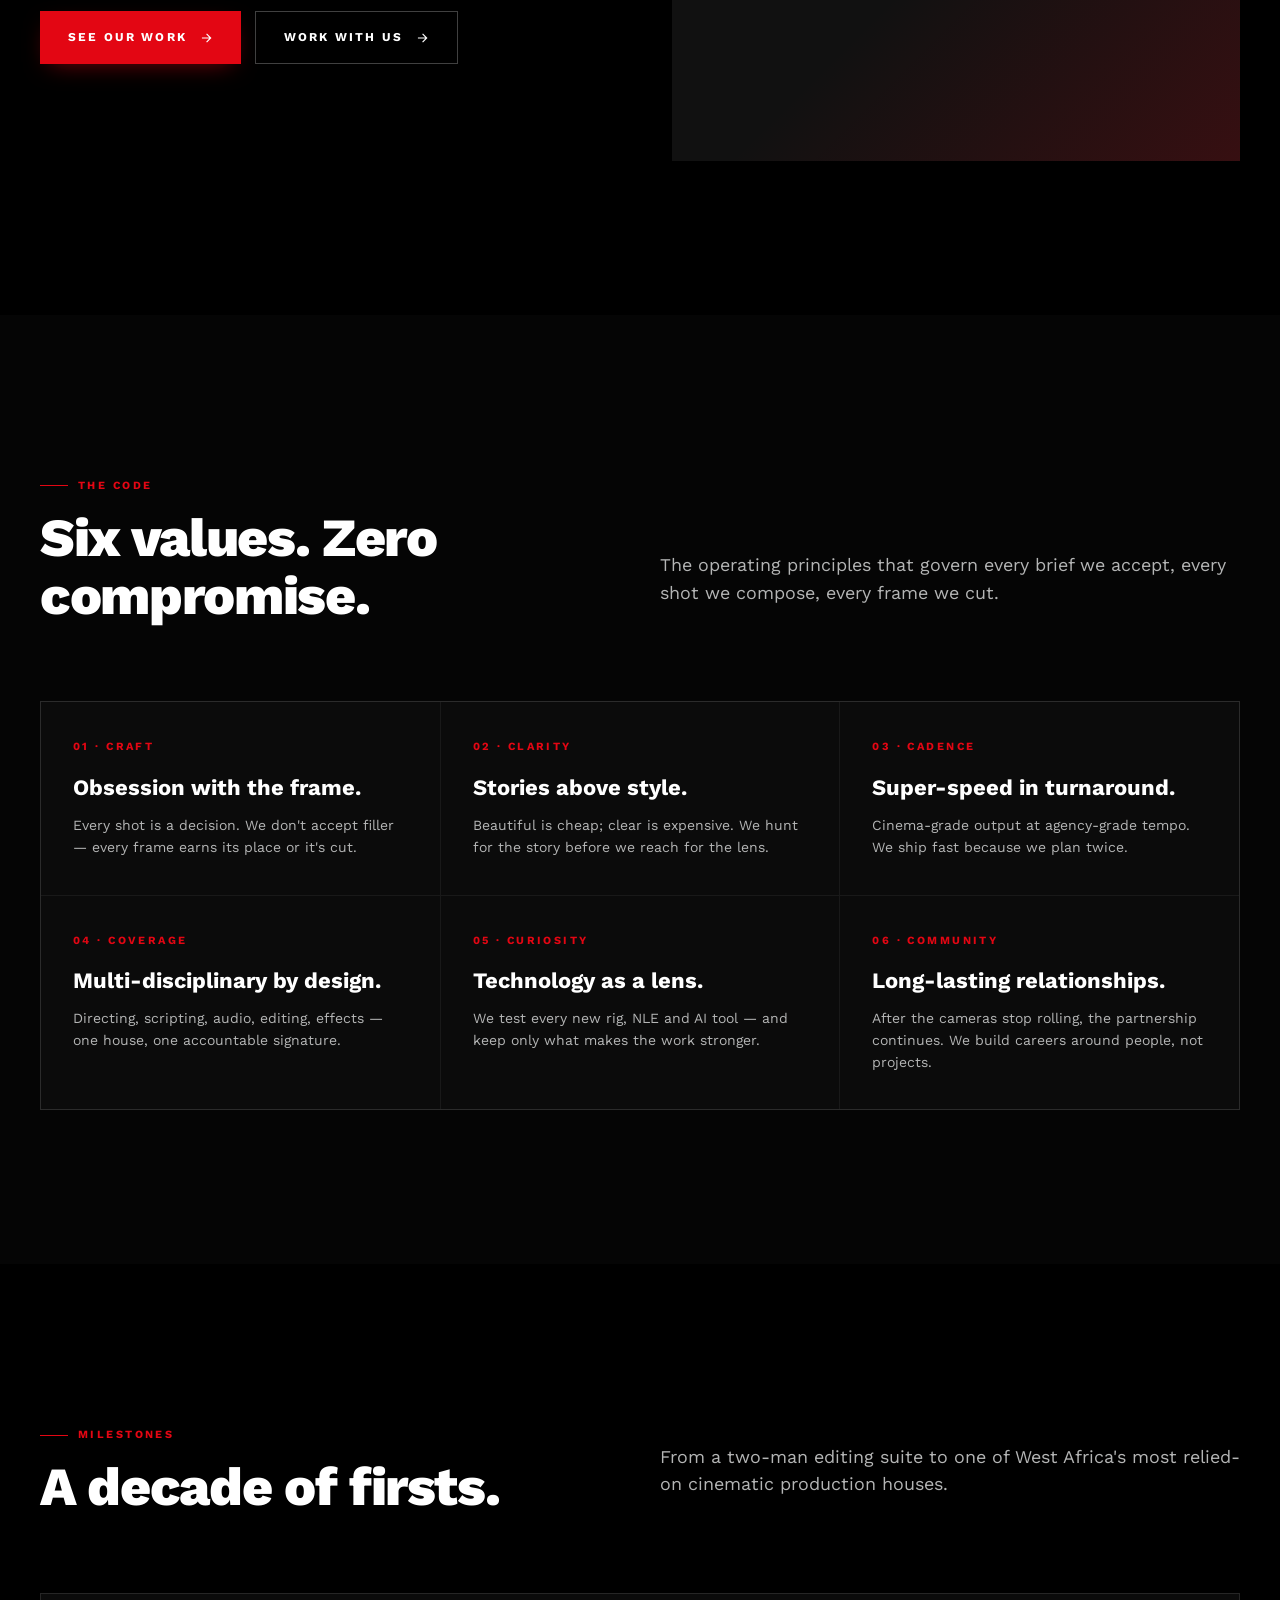
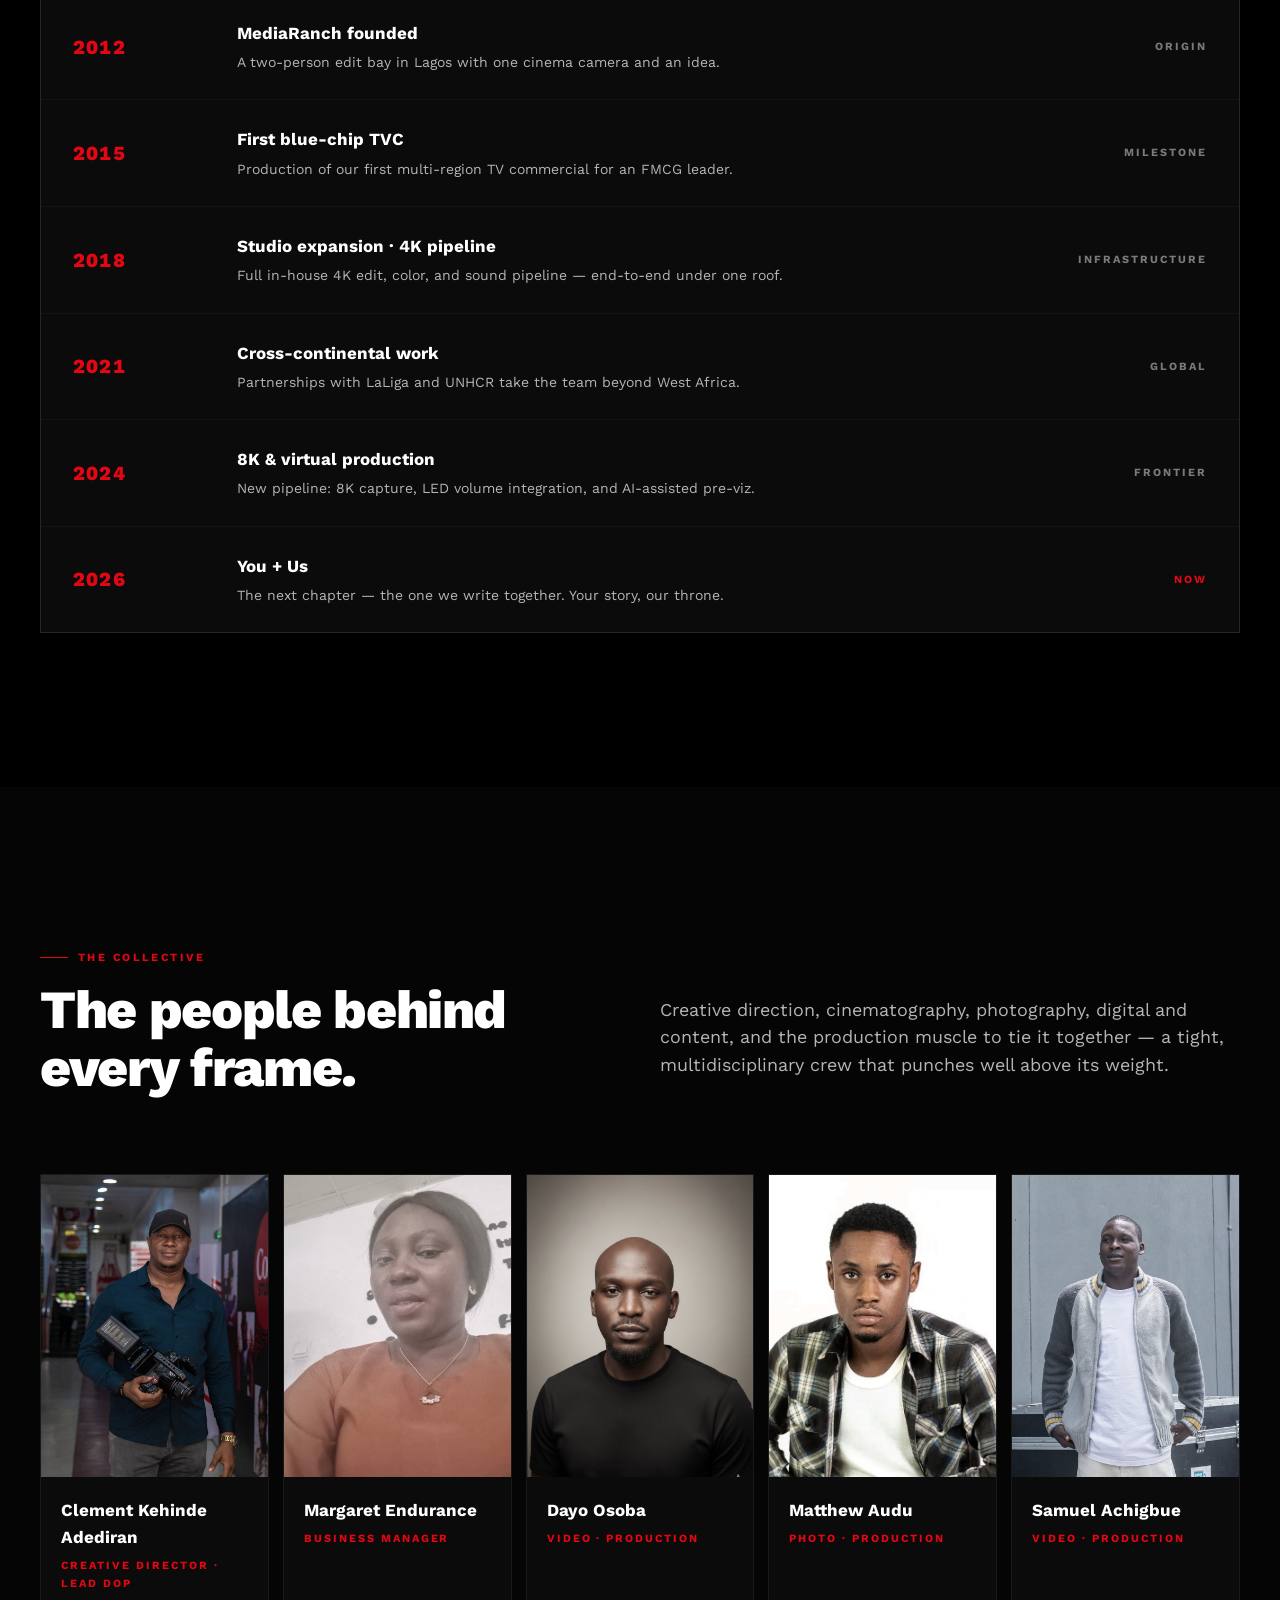
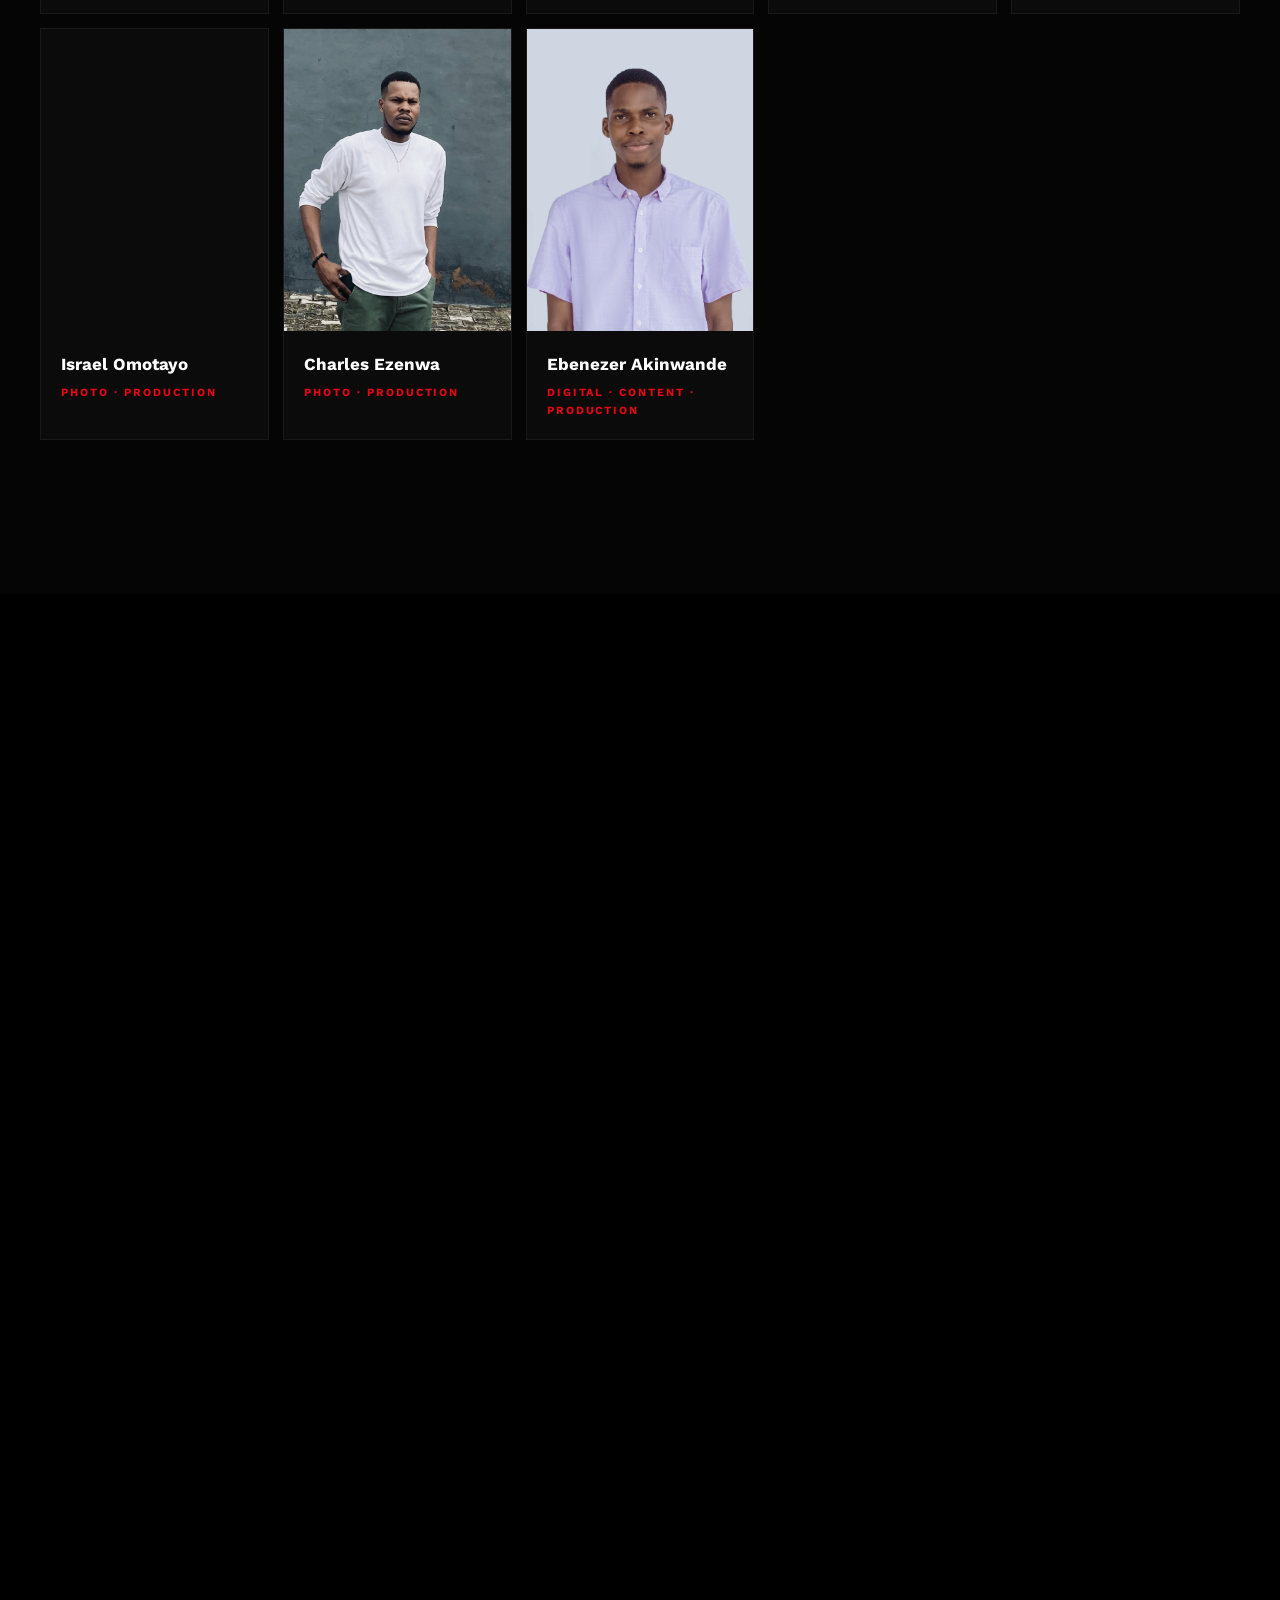
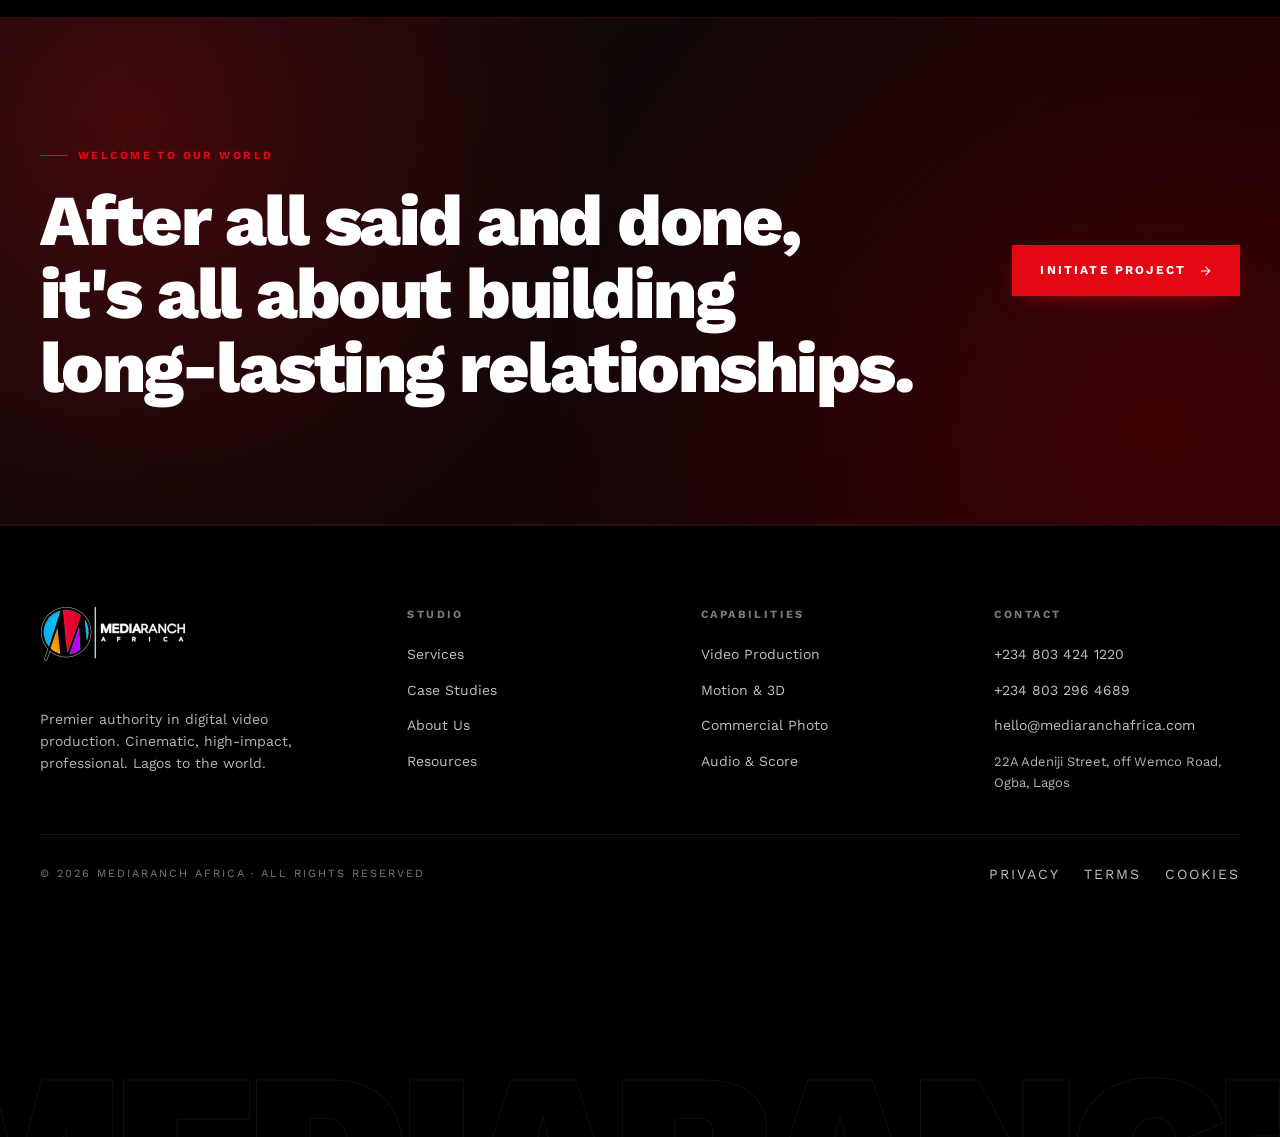
==== commit d0467e21: "Add real client logos, team section, and refine hero copy - Replace text client placeholders with 20" ====
--- a/about.html
+++ b/about.html
@@ -70,7 +70,7 @@
     <div class="mr-quote-block mr-reveal">
       <div class="mr-quote-body">
         <span class="mr-eyebrow">The Principle</span>
-        <blockquote>"If content is king,<br/>then <span class="mr-accent">video</span> is the throne."</blockquote>
+        <blockquote>"If content is king,<br/>then <span class="mr-accent">video</span> is the throne and we are the king makers."</blockquote>
         <p style="margin-top:26px;color:var(--mr-on-surface-variant);font-size:16px;max-width:50ch;">
           Our philosophy, in simple terms. It's a cardinal digital landscape: moving pictures
           are the ultimate currency of connection. We build the thrones that elevate your
@@ -213,36 +213,64 @@
         <span class="mr-eyebrow">The Collective</span>
         <h2 class="mr-h2">The people behind<br/>every frame.</h2>
       </div>
-      <p class="mr-lead mr-reveal">Directors, cinematographers, editors, colorists, sound engineers — a tight crew that punches well above its weight.</p>
-    </div>
-
-    <div style="display:grid;grid-template-columns:repeat(4,1fr);gap:14px;" class="mr-reveal" data-stagger>
-      <div style="background:#0b0b0b;overflow:hidden;border:1px solid rgba(255,255,255,0.06);">
-        <div style="aspect-ratio:3/4;background-image:url('https://images.unsplash.com/photo-1507003211169-0a1dd7228f2d?q=80&w=800&auto=format&fit=crop');background-size:cover;background-position:center;filter:grayscale(40%);"></div>
-        <div style="padding:20px;">
-          <h4 style="margin:0;color:#fff;font-size:17px;font-weight:700;">Adebayo Adegbola</h4>
-          <div style="color:var(--mr-red);font-size:11px;letter-spacing:.18em;text-transform:uppercase;margin-top:6px;font-weight:700;">Founder · Director</div>
-        </div>
-      </div>
-      <div style="background:#0b0b0b;overflow:hidden;border:1px solid rgba(255,255,255,0.06);">
-        <div style="aspect-ratio:3/4;background-image:url('https://images.unsplash.com/photo-1580489944761-15a19d654956?q=80&w=800&auto=format&fit=crop');background-size:cover;background-position:center;filter:grayscale(40%);"></div>
-        <div style="padding:20px;">
-          <h4 style="margin:0;color:#fff;font-size:17px;font-weight:700;">Adaeze Okoye</h4>
-          <div style="color:var(--mr-red);font-size:11px;letter-spacing:.18em;text-transform:uppercase;margin-top:6px;font-weight:700;">Executive Producer</div>
-        </div>
-      </div>
-      <div style="background:#0b0b0b;overflow:hidden;border:1px solid rgba(255,255,255,0.06);">
-        <div style="aspect-ratio:3/4;background-image:url('https://images.unsplash.com/photo-1492562080023-ab3db95bfbce?q=80&w=800&auto=format&fit=crop');background-size:cover;background-position:center;filter:grayscale(40%);"></div>
-        <div style="padding:20px;">
-          <h4 style="margin:0;color:#fff;font-size:17px;font-weight:700;">Tunde Ibrahim</h4>
-          <div style="color:var(--mr-red);font-size:11px;letter-spacing:.18em;text-transform:uppercase;margin-top:6px;font-weight:700;">Director of Photography</div>
-        </div>
-      </div>
-      <div style="background:#0b0b0b;overflow:hidden;border:1px solid rgba(255,255,255,0.06);">
-        <div style="aspect-ratio:3/4;background-image:url('https://images.unsplash.com/photo-1573496359142-b8d87734a5a2?q=80&w=800&auto=format&fit=crop');background-size:cover;background-position:center;filter:grayscale(40%);"></div>
-        <div style="padding:20px;">
-          <h4 style="margin:0;color:#fff;font-size:17px;font-weight:700;">Chiamaka Eze</h4>
-          <div style="color:var(--mr-red);font-size:11px;letter-spacing:.18em;text-transform:uppercase;margin-top:6px;font-weight:700;">Lead Colorist &amp; Editor</div>
+      <p class="mr-lead mr-reveal">Creative direction, cinematography, photography, digital and content, and the production muscle to tie it together — a tight, multidisciplinary crew that punches well above its weight.</p>
+    </div>
+
+    <div style="display:grid;grid-template-columns:repeat(auto-fit,minmax(190px,1fr));gap:14px;" class="mr-reveal" data-stagger>
+      <div style="background:#0b0b0b;overflow:hidden;border:1px solid rgba(255,255,255,0.06);">
+        <div style="aspect-ratio:3/4;background-image:url('assets/team/clement.jpg');background-size:cover;background-position:center top;filter:grayscale(40%);"></div>
+        <div style="padding:20px;">
+          <h4 style="margin:0;color:#fff;font-size:17px;font-weight:700;">Clement Kehinde Adediran</h4>
+          <div style="color:var(--mr-red);font-size:11px;letter-spacing:.18em;text-transform:uppercase;margin-top:6px;font-weight:700;">Creative Director · Lead DOP</div>
+        </div>
+      </div>
+      <div style="background:#0b0b0b;overflow:hidden;border:1px solid rgba(255,255,255,0.06);">
+        <div style="aspect-ratio:3/4;background-image:url('assets/team/margaret.jpg');background-size:cover;background-position:center;filter:grayscale(40%);"></div>
+        <div style="padding:20px;">
+          <h4 style="margin:0;color:#fff;font-size:17px;font-weight:700;">Margaret Endurance</h4>
+          <div style="color:var(--mr-red);font-size:11px;letter-spacing:.18em;text-transform:uppercase;margin-top:6px;font-weight:700;">Business Manager</div>
+        </div>
+      </div>
+      <div style="background:#0b0b0b;overflow:hidden;border:1px solid rgba(255,255,255,0.06);">
+        <div style="aspect-ratio:3/4;background-image:url('assets/team/dayo.jpg');background-size:cover;background-position:center;filter:grayscale(40%);"></div>
+        <div style="padding:20px;">
+          <h4 style="margin:0;color:#fff;font-size:17px;font-weight:700;">Dayo Osoba</h4>
+          <div style="color:var(--mr-red);font-size:11px;letter-spacing:.18em;text-transform:uppercase;margin-top:6px;font-weight:700;">Video · Production</div>
+        </div>
+      </div>
+      <div style="background:#0b0b0b;overflow:hidden;border:1px solid rgba(255,255,255,0.06);">
+        <div style="aspect-ratio:3/4;background-image:url('assets/team/matthew.jpg');background-size:cover;background-position:center top;filter:grayscale(40%);"></div>
+        <div style="padding:20px;">
+          <h4 style="margin:0;color:#fff;font-size:17px;font-weight:700;">Matthew Audu</h4>
+          <div style="color:var(--mr-red);font-size:11px;letter-spacing:.18em;text-transform:uppercase;margin-top:6px;font-weight:700;">Photo · Production</div>
+        </div>
+      </div>
+      <div style="background:#0b0b0b;overflow:hidden;border:1px solid rgba(255,255,255,0.06);">
+        <div style="aspect-ratio:3/4;background-image:url('assets/team/samuel.jpg');background-size:cover;background-position:center top;filter:grayscale(40%);"></div>
+        <div style="padding:20px;">
+          <h4 style="margin:0;color:#fff;font-size:17px;font-weight:700;">Samuel Achigbue</h4>
+          <div style="color:var(--mr-red);font-size:11px;letter-spacing:.18em;text-transform:uppercase;margin-top:6px;font-weight:700;">Video · Production</div>
+        </div>
+      </div>
+      <div style="background:#0b0b0b;overflow:hidden;border:1px solid rgba(255,255,255,0.06);">
+        <div style="aspect-ratio:3/4;background-image:url('assets/team/israel.jpeg');background-size:cover;background-position:center top;filter:grayscale(40%);"></div>
+        <div style="padding:20px;">
+          <h4 style="margin:0;color:#fff;font-size:17px;font-weight:700;">Israel Omotayo</h4>
+          <div style="color:var(--mr-red);font-size:11px;letter-spacing:.18em;text-transform:uppercase;margin-top:6px;font-weight:700;">Photo · Production</div>
+        </div>
+      </div>
+      <div style="background:#0b0b0b;overflow:hidden;border:1px solid rgba(255,255,255,0.06);">
+        <div style="aspect-ratio:3/4;background-image:url('assets/team/charles.jpeg');background-size:cover;background-position:center top;filter:grayscale(40%);"></div>
+        <div style="padding:20px;">
+          <h4 style="margin:0;color:#fff;font-size:17px;font-weight:700;">Charles Ezenwa</h4>
+          <div style="color:var(--mr-red);font-size:11px;letter-spacing:.18em;text-transform:uppercase;margin-top:6px;font-weight:700;">Photo · Production</div>
+        </div>
+      </div>
+      <div style="background:#0b0b0b;overflow:hidden;border:1px solid rgba(255,255,255,0.06);">
+        <div style="aspect-ratio:3/4;background-image:url('assets/team/ebenezer.jpeg');background-size:cover;background-position:center top;filter:grayscale(40%);"></div>
+        <div style="padding:20px;">
+          <h4 style="margin:0;color:#fff;font-size:17px;font-weight:700;">Ebenezer Akinwande</h4>
+          <div style="color:var(--mr-red);font-size:11px;letter-spacing:.18em;text-transform:uppercase;margin-top:6px;font-weight:700;">Digital · Content · Production</div>
         </div>
       </div>
     </div>
@@ -259,20 +287,28 @@
       </div>
       <p class="mr-lead mr-reveal">From FMCG giants to humanitarian leaders — the diversity of partnerships is a reflection of the range we bring.</p>
     </div>
-    <div style="display:grid;grid-template-columns:repeat(6,1fr);gap:1px;background:rgba(255,255,255,0.08);border:1px solid rgba(255,255,255,0.08);" class="mr-reveal">
+    <div style="display:grid;grid-template-columns:repeat(5,1fr);gap:1px;background:rgba(255,255,255,0.08);border:1px solid rgba(255,255,255,0.08);" class="mr-reveal">
       <!-- Client logo tiles -->
-      <div style="background:#0b0b0b;aspect-ratio:2/1;display:flex;align-items:center;justify-content:center;color:#fff;font-weight:800;letter-spacing:-0.01em;font-size:18px;">Coca‑Cola</div>
-      <div style="background:#0b0b0b;aspect-ratio:2/1;display:flex;align-items:center;justify-content:center;color:#fff;font-weight:800;font-size:22px;">HP</div>
-      <div style="background:#0b0b0b;aspect-ratio:2/1;display:flex;align-items:center;justify-content:center;color:#fff;font-weight:800;font-size:20px;font-family:Georgia,serif;">Canon</div>
-      <div style="background:#0b0b0b;aspect-ratio:2/1;display:flex;align-items:center;justify-content:center;color:#fff;font-weight:800;font-size:15px;">Plusworld</div>
-      <div style="background:#0b0b0b;aspect-ratio:2/1;display:flex;align-items:center;justify-content:center;color:#fff;font-weight:800;font-size:15px;">Mastercard</div>
-      <div style="background:#0b0b0b;aspect-ratio:2/1;display:flex;align-items:center;justify-content:center;color:#fff;font-weight:800;font-size:15px;">Kedari</div>
-      <div style="background:#0b0b0b;aspect-ratio:2/1;display:flex;align-items:center;justify-content:center;color:#fff;font-weight:800;font-size:15px;">Sanofi</div>
-      <div style="background:#0b0b0b;aspect-ratio:2/1;display:flex;align-items:center;justify-content:center;color:#fff;font-weight:800;font-size:17px;">Dano</div>
-      <div style="background:#0b0b0b;aspect-ratio:2/1;display:flex;align-items:center;justify-content:center;color:#fff;font-weight:800;font-size:13px;letter-spacing:.02em;text-align:center;">Concept<br/>Nova</div>
-      <div style="background:#0b0b0b;aspect-ratio:2/1;display:flex;align-items:center;justify-content:center;color:#fff;font-weight:800;font-size:17px;">LaLiga</div>
-      <div style="background:#0b0b0b;aspect-ratio:2/1;display:flex;align-items:center;justify-content:center;color:#fff;font-weight:800;font-size:15px;">UNHCR</div>
-      <div style="background:#0b0b0b;aspect-ratio:2/1;display:flex;align-items:center;justify-content:center;color:#fff;font-weight:800;font-size:15px;">Access</div>
+      <div class="mr-logo-tile"><img src="assets/logos/coca-cola.svg" alt="Coca-Cola"></div>
+      <div class="mr-logo-tile"><img src="assets/logos/hp.svg" alt="HP"></div>
+      <div class="mr-logo-tile"><img src="assets/logos/canon.svg" alt="Canon"></div>
+      <div class="mr-logo-tile"><img src="assets/logos/plusworld.png" alt="Plusworld"></div>
+      <div class="mr-logo-tile"><img src="assets/logos/mastercard.svg" alt="Mastercard"></div>
+      <div class="mr-logo-tile"><img src="assets/logos/kedari-capital.png" alt="Kedari Capital"></div>
+      <div class="mr-logo-tile"><img src="assets/logos/sanofi.svg" alt="Sanofi"></div>
+      <div class="mr-logo-tile"><img src="assets/logos/dano.svg" alt="Dano"></div>
+      <div class="mr-logo-tile"><img src="assets/logos/concept-nova.png" alt="Concept Nova"></div>
+      <div class="mr-logo-tile"><img src="assets/logos/laliga.svg" alt="LaLiga"></div>
+      <div class="mr-logo-tile"><img src="assets/logos/unhcr.svg" alt="UNHCR"></div>
+      <div class="mr-logo-tile"><img src="assets/logos/nigeria-lng.png" alt="Nigeria LNG"></div>
+      <div class="mr-logo-tile"><img src="assets/logos/access-bank.png" alt="Access Bank"></div>
+      <div class="mr-logo-tile"><img src="assets/logos/nigerian-bottling-company.png" alt="Nigerian Bottling Company"></div>
+      <div class="mr-logo-tile"><img src="assets/logos/visa.svg" alt="Visa"></div>
+      <div class="mr-logo-tile"><img src="assets/logos/danone-fanmilk.png" alt="Danone Fanmilk"></div>
+      <div class="mr-logo-tile"><img src="assets/logos/cardinal-stone.png" alt="CardinalStone"></div>
+      <div class="mr-logo-tile"><img src="assets/logos/aradel.svg" alt="Aradel"></div>
+      <div class="mr-logo-tile"><img src="assets/logos/sunbeth-energies.png" alt="Sunbeth Energies"></div>
+      <div class="mr-logo-tile"><img src="assets/logos/promasidor.png" alt="Promasidor"></div>
     </div>
   </div>
 </section>
--- a/assets/css/main.css
+++ b/assets/css/main.css
@@ -478,6 +478,9 @@
 
 .mr-forte-card {
   position: relative;
+  display: block;
+  text-decoration: none;
+  color: inherit;
   background: #0b0b0b;
   padding: 56px 40px 48px;
   transition: background .5s;
@@ -670,6 +673,38 @@
 }
 .mr-marquee span:hover { color: #fff; }
 .mr-marquee span sup { color: var(--mr-red); font-size: 0.6em; margin-left: 6px; }
+.mr-marquee img {
+  height: clamp(26px, 2.8vw, 40px);
+  width: auto;
+  max-width: 150px;
+  object-fit: contain;
+  filter: brightness(0) invert(1);
+  opacity: 0.45;
+  transition: opacity .3s;
+  flex: 0 0 auto;
+}
+.mr-marquee img:hover { opacity: 1; }
+
+/* Client logo grid tiles */
+.mr-logo-tile {
+  background: #0b0b0b;
+  aspect-ratio: 2 / 1;
+  display: flex;
+  align-items: center;
+  justify-content: center;
+  padding: 22px 26px;
+}
+.mr-logo-tile img {
+  max-width: 100%;
+  max-height: 100%;
+  width: auto;
+  height: auto;
+  object-fit: contain;
+  filter: brightness(0) invert(1);
+  opacity: 0.7;
+  transition: opacity .3s, transform .3s;
+}
+.mr-logo-tile:hover img { opacity: 1; transform: scale(1.06); }
 @keyframes marquee {
   from { transform: translateX(0); }
   to { transform: translateX(-50%); }
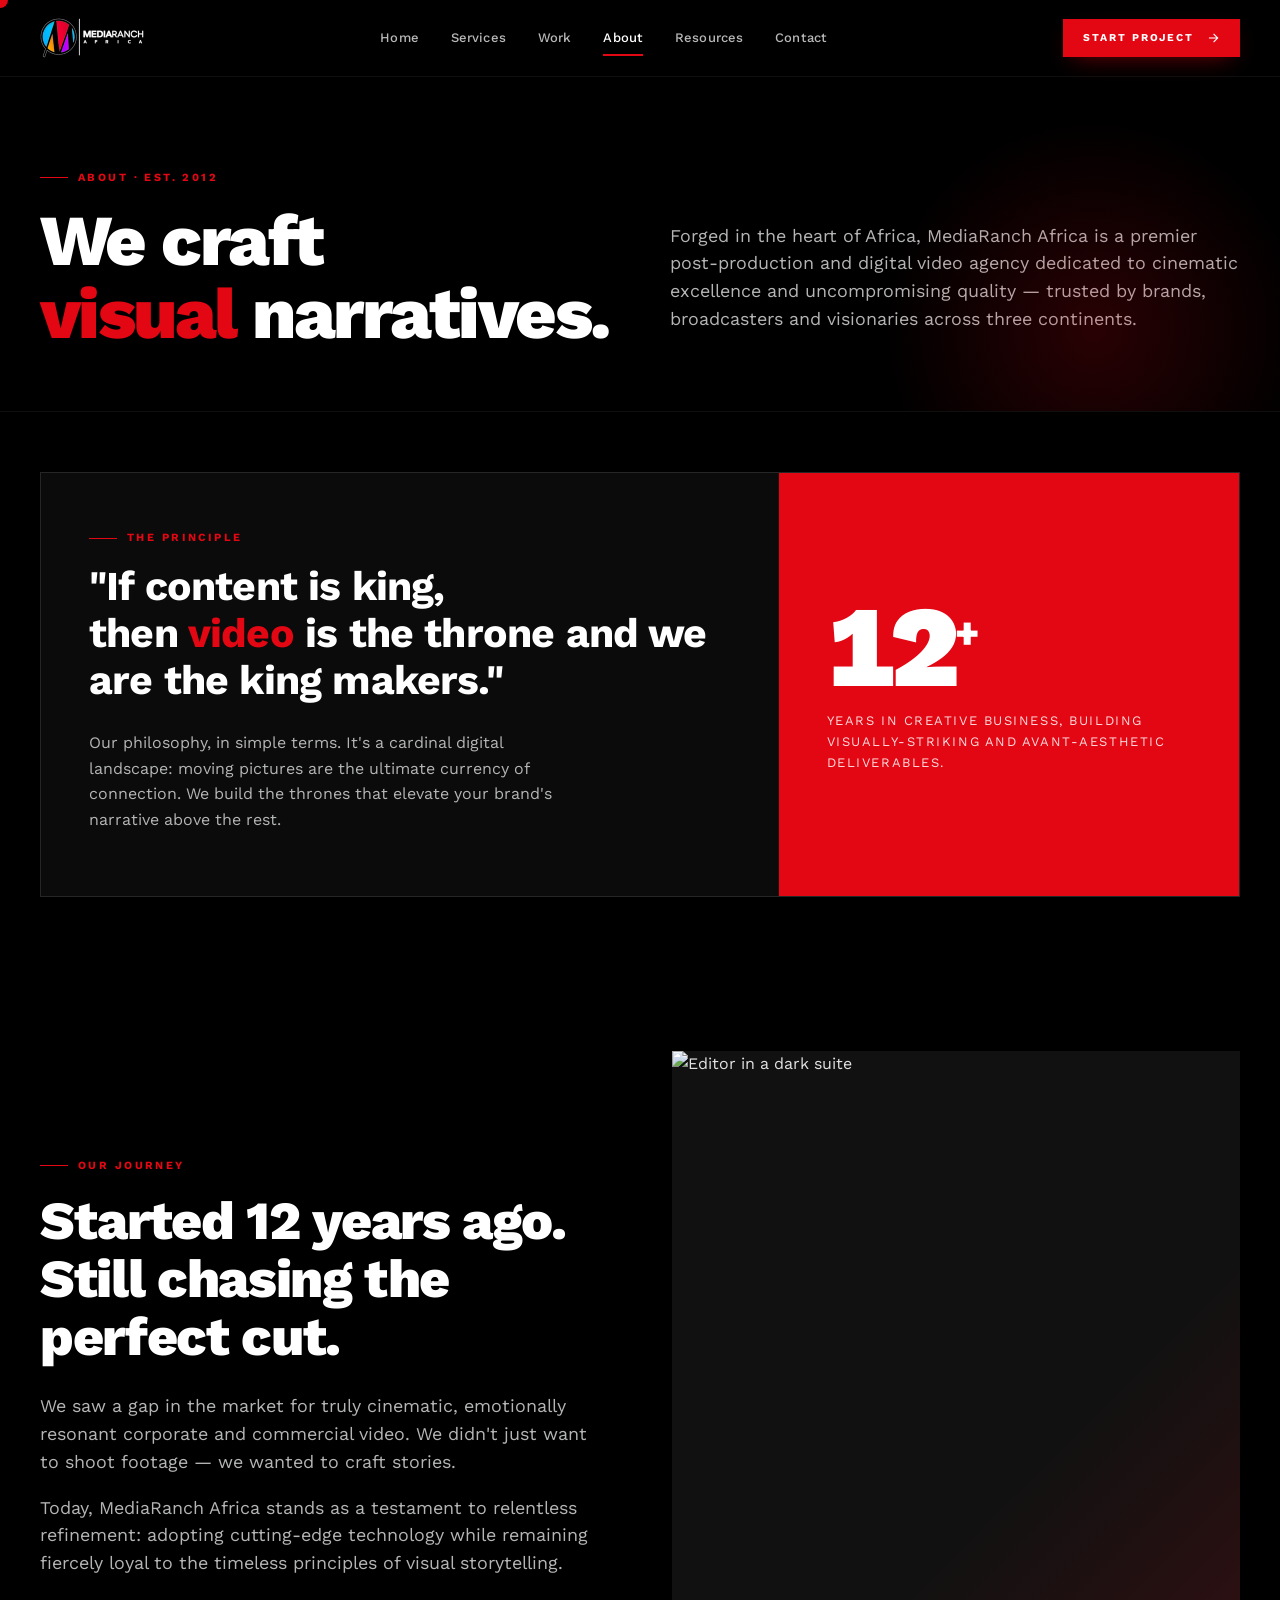
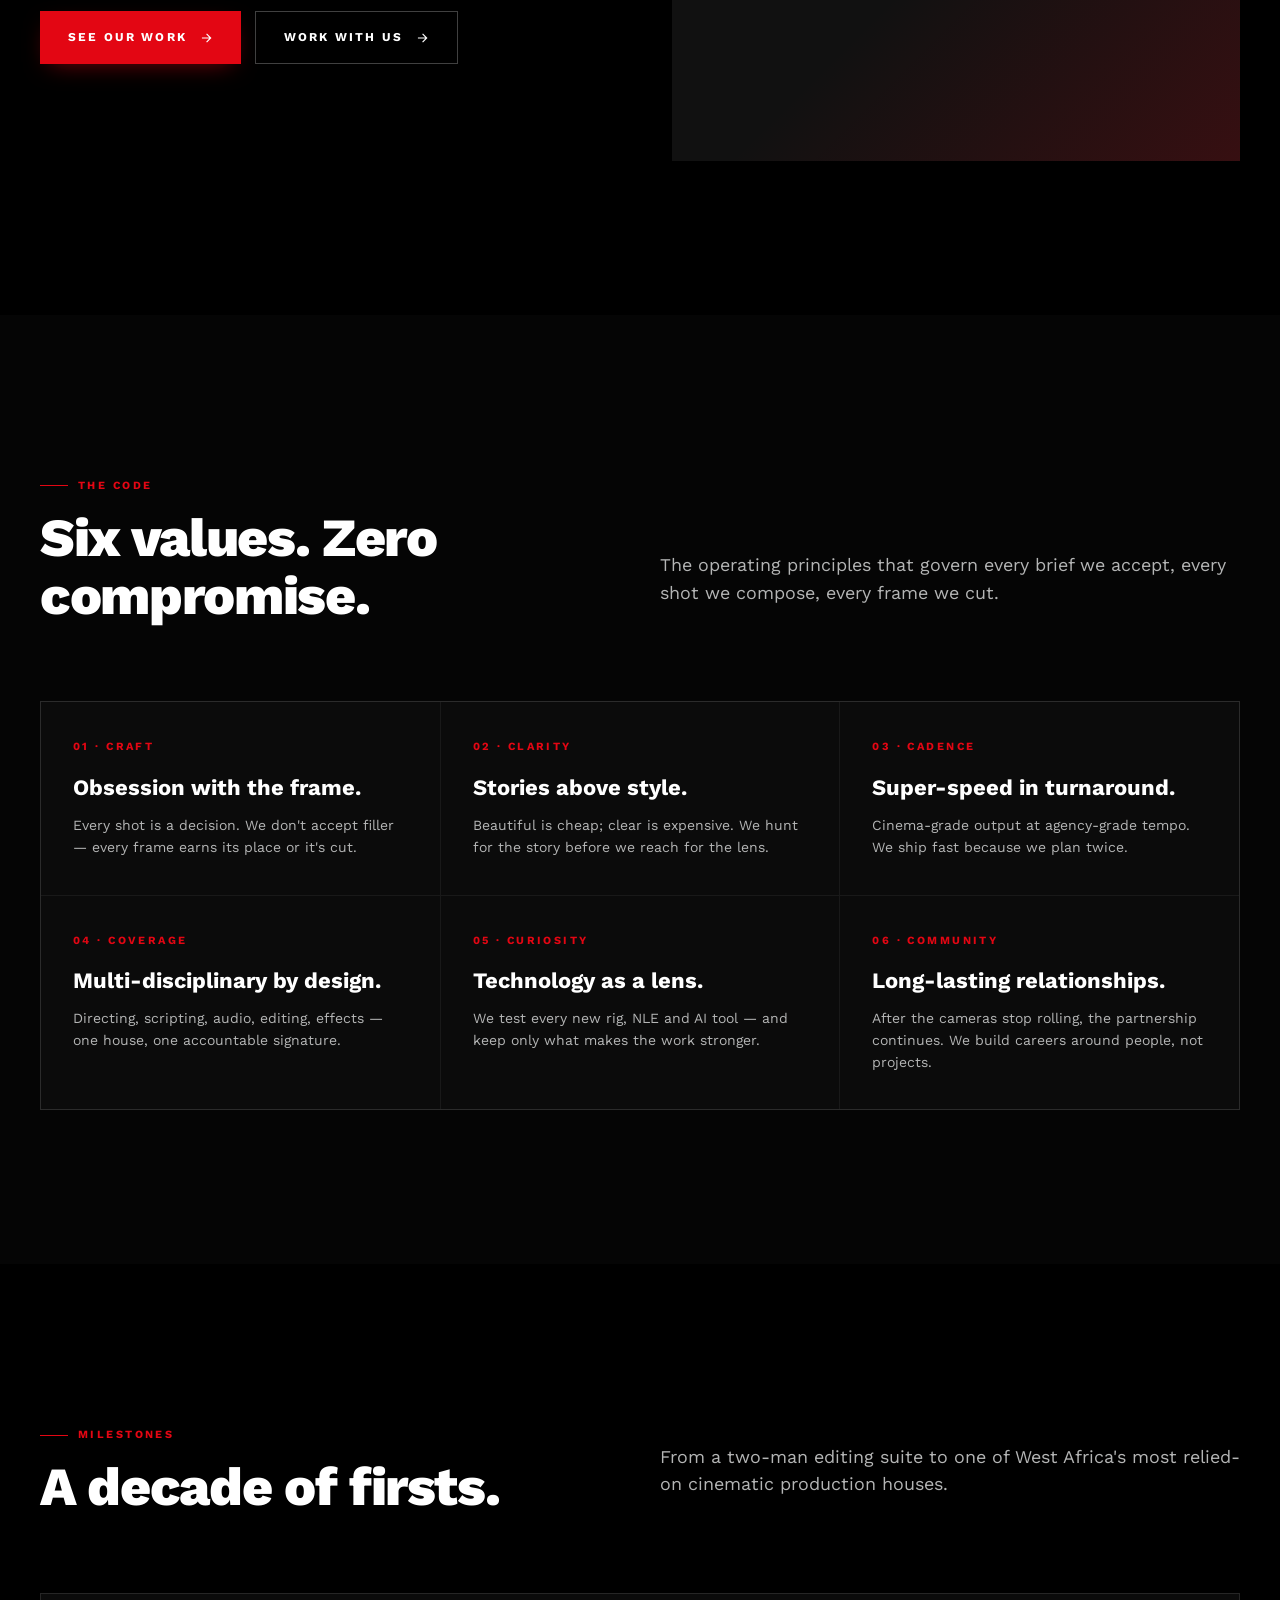
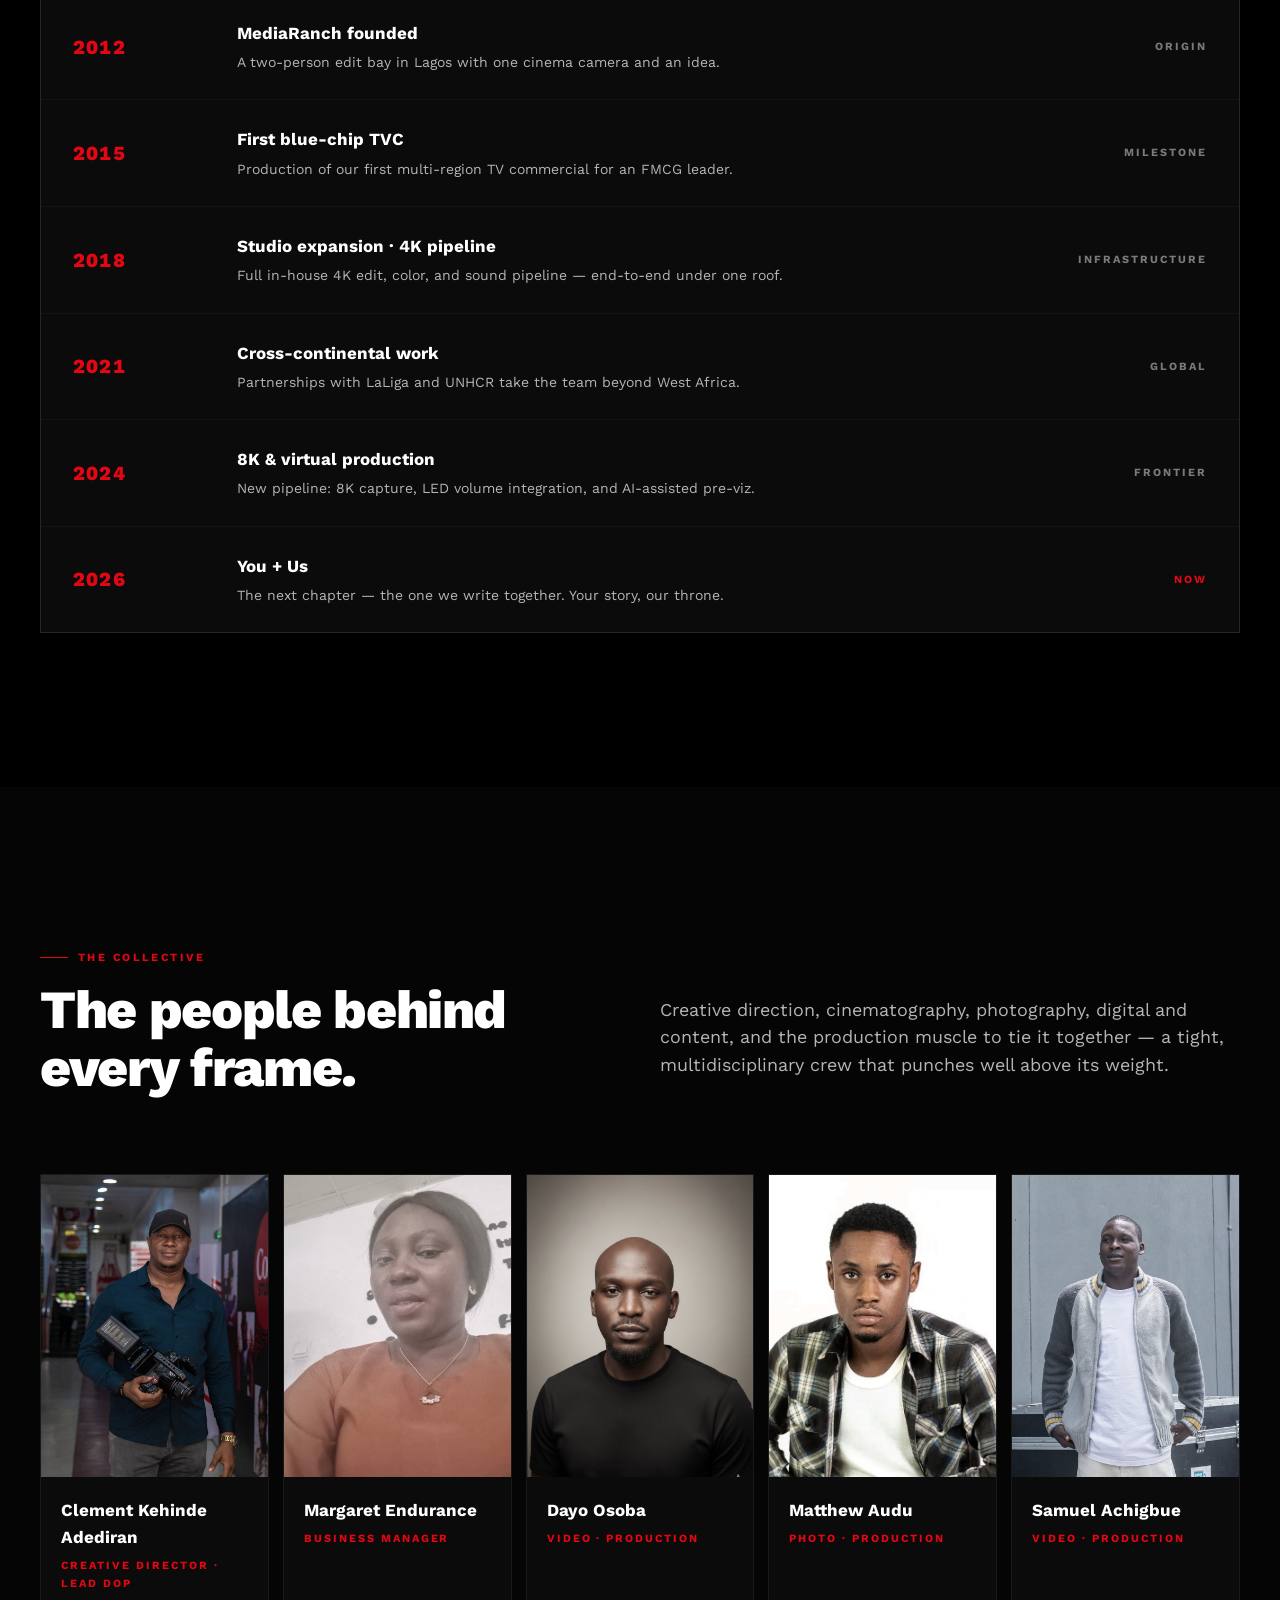
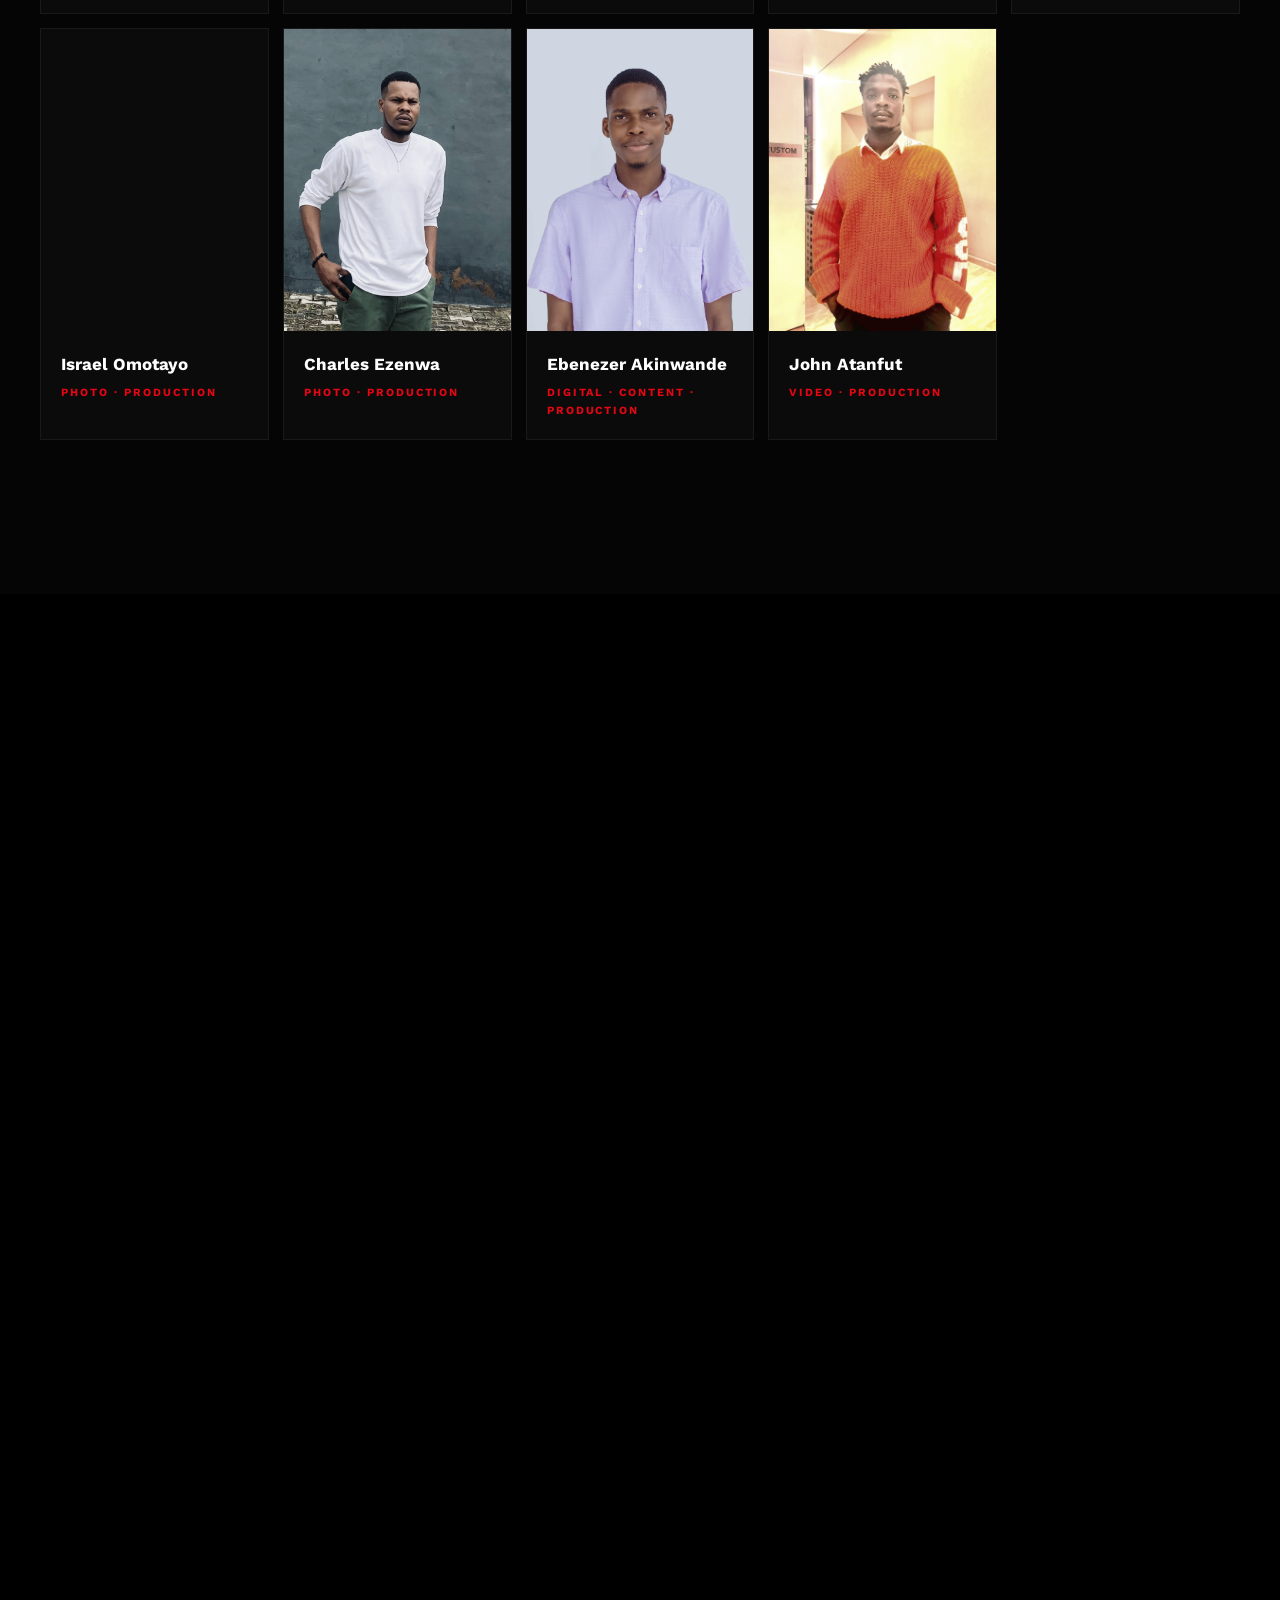
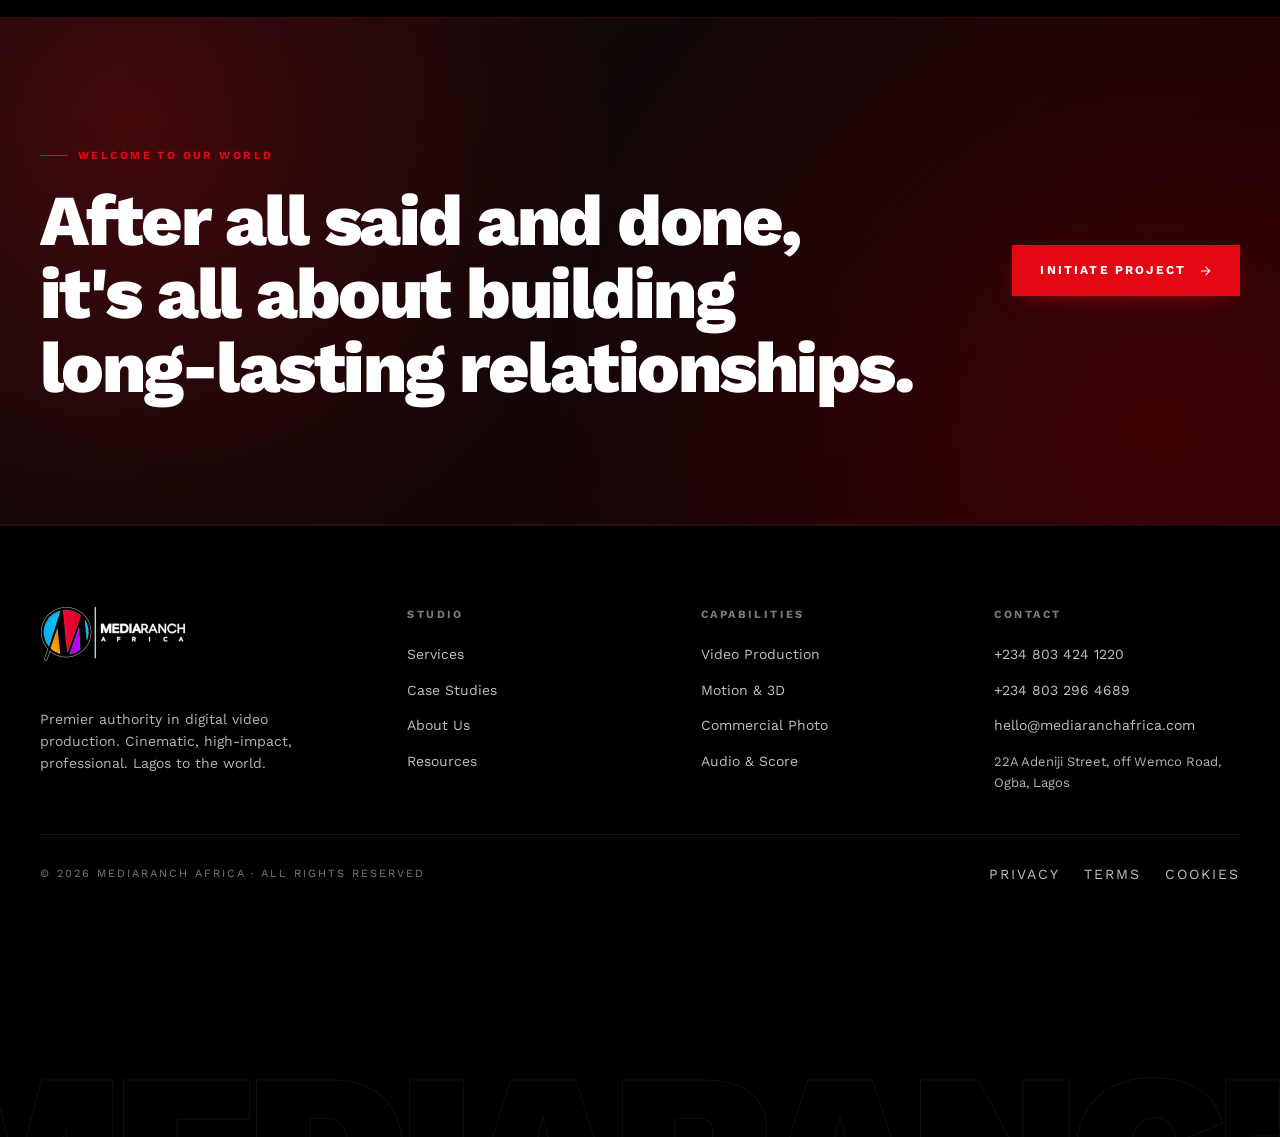
==== commit 308700ef: "John addition" ====
--- a/about.html
+++ b/about.html
@@ -271,6 +271,13 @@
         <div style="padding:20px;">
           <h4 style="margin:0;color:#fff;font-size:17px;font-weight:700;">Ebenezer Akinwande</h4>
           <div style="color:var(--mr-red);font-size:11px;letter-spacing:.18em;text-transform:uppercase;margin-top:6px;font-weight:700;">Digital · Content · Production</div>
+        </div>
+      </div>
+      <div style="background:#0b0b0b;overflow:hidden;border:1px solid rgba(255,255,255,0.06);">
+        <div style="aspect-ratio:3/4;background-image:url('assets/team/john.jpg');background-size:cover;background-position:center top;filter:grayscale(40%);"></div>
+        <div style="padding:20px;">
+          <h4 style="margin:0;color:#fff;font-size:17px;font-weight:700;">John Atanfut</h4>
+          <div style="color:var(--mr-red);font-size:11px;letter-spacing:.18em;text-transform:uppercase;margin-top:6px;font-weight:700;">Video · Production</div>
         </div>
       </div>
     </div>
--- a/assets/css/main.css
+++ b/assets/css/main.css
@@ -758,6 +758,8 @@
   min-height: 300px;
   display: flex; flex-direction: column; justify-content: space-between;
   transition: border-color .3s, background .3s;
+  text-decoration: none;
+  color: inherit;
 }
 .mr-service-tile:hover { border-color: var(--mr-red); background: #131313; }
 .mr-service-tile.is-media { padding: 0; background: #000; }
